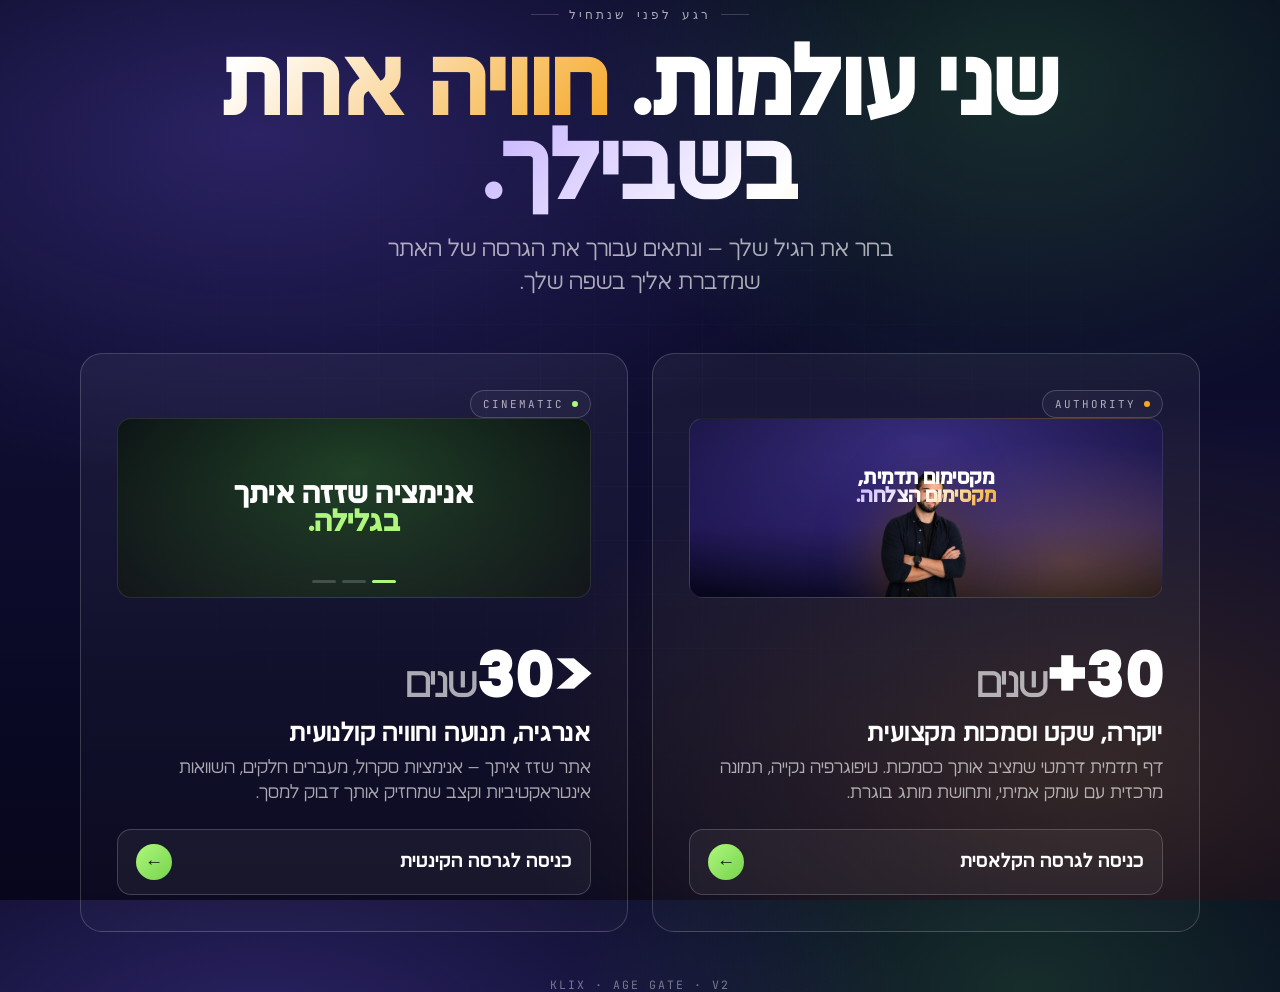
==== index.html @ 97bf8f0d "fix(vercel): keep trailing slash so /over30/ and /under30/ load their CSS" ====
<!doctype html>
<html lang="he" dir="rtl">
  <head>
    <meta charset="UTF-8" />
    <meta name="viewport" content="width=device-width, initial-scale=1.0" />
    <meta name="robots" content="noindex" />
    <title>KLIX — בחר את החוויה שלך</title>
    <meta
      name="description"
      content="שני עולמות. חוויה אחת בשבילך. בחר את הגיל שלך ונתאים עבורך את הדף המדויק."
    />
    <link rel="preconnect" href="https://fonts.googleapis.com" />
    <link rel="preconnect" href="https://fonts.gstatic.com" crossorigin />
    <link
      href="https://fonts.googleapis.com/css2?family=Heebo:wght@300;400;500;700;800;900&family=JetBrains+Mono:wght@400;500;700&display=swap"
      rel="stylesheet"
    />
    <style>
      @font-face {
        font-family: "FUP Galil";
        src: url("./over30/fonts/FUP Galil - ExtraBold.otf") format("opentype");
        font-weight: 800;
        font-display: swap;
      }
      @font-face {
        font-family: "FUP Galil";
        src: url("./over30/fonts/FUP Galil - Bold.otf") format("opentype");
        font-weight: 700;
        font-display: swap;
      }
      @font-face {
        font-family: "FUP Galil";
        src: url("./over30/fonts/FUP Galil - Medium.otf") format("opentype");
        font-weight: 500;
        font-display: swap;
      }
      @font-face {
        font-family: "FUP Galil";
        src: url("./over30/fonts/FUP Galil - Regular.otf") format("opentype");
        font-weight: 400;
        font-display: swap;
      }

      :root {
        --bg-1: #06081e;
        --bg-2: #0e0d2f;
        --bg-3: #07061c;
        --ink: #fff;
        --muted: rgba(255, 255, 255, 0.65);
        --muted-2: rgba(255, 255, 255, 0.42);
        --line: rgba(255, 255, 255, 0.1);
        --line-2: rgba(255, 255, 255, 0.18);
        --green: #aef77c;
        --green-2: #77d34d;
        --orange: #f5a623;
        --purple: #a285ff;
        --ff-body: "FUP Galil", "Heebo", -apple-system, Segoe UI, Arial,
          sans-serif;
        --ff-mono: "JetBrains Mono", ui-monospace, SFMono-Regular, Menlo,
          Consolas, monospace;
      }

      * {
        box-sizing: border-box;
      }
      html,
      body {
        height: 100%;
      }
      body {
        margin: 0;
        font-family: var(--ff-body);
        background:
          radial-gradient(
            1100px 580px at 20% 15%,
            rgba(90, 70, 190, 0.42),
            transparent 60%
          ),
          radial-gradient(
            900px 560px at 85% 85%,
            rgba(245, 166, 35, 0.16),
            transparent 65%
          ),
          radial-gradient(
            700px 500px at 80% 10%,
            rgba(76, 175, 80, 0.22),
            transparent 65%
          ),
          linear-gradient(
            180deg,
            var(--bg-1) 0%,
            var(--bg-2) 50%,
            var(--bg-3) 100%
          );
        color: var(--ink);
        min-height: 100vh;
        display: flex;
        flex-direction: column;
        align-items: center;
        justify-content: center;
        position: relative;
        overflow-x: hidden;
        padding: 40px 20px;
      }

      body::before {
        content: "";
        position: fixed;
        inset: 0;
        background-image:
          linear-gradient(rgba(255, 255, 255, 0.04) 1px, transparent 1px),
          linear-gradient(90deg, rgba(255, 255, 255, 0.04) 1px, transparent 1px);
        background-size: 54px 54px;
        mask-image: radial-gradient(
          ellipse 80% 70% at 50% 50%,
          #000 0%,
          transparent 78%
        );
        -webkit-mask-image: radial-gradient(
          ellipse 80% 70% at 50% 50%,
          #000 0%,
          transparent 78%
        );
        opacity: 0.5;
        pointer-events: none;
        z-index: 0;
      }

      .top {
        position: relative;
        z-index: 2;
        display: flex;
        align-items: center;
        justify-content: space-between;
        width: min(1120px, 100%);
        margin-bottom: clamp(32px, 6vh, 64px);
        padding: 0 6px;
      }

      .brand {
        display: inline-flex;
        align-items: center;
        gap: 12px;
        font-family: var(--ff-mono);
        font-weight: 700;
        letter-spacing: 4px;
        font-size: 1rem;
      }

      .brand__mark {
        width: 38px;
        height: 38px;
        display: grid;
        place-items: center;
        background: linear-gradient(135deg, var(--green) 0%, #2d7a30 100%);
        color: #05170a;
        border-radius: 10px;
        font-weight: 800;
        font-size: 1.05rem;
        box-shadow: 0 10px 26px rgba(119, 211, 77, 0.45);
      }

      .badge {
        display: inline-flex;
        align-items: center;
        gap: 8px;
        padding: 8px 14px;
        background: rgba(255, 255, 255, 0.04);
        border: 1px solid var(--line-2);
        border-radius: 999px;
        font-family: var(--ff-mono);
        font-size: 0.72rem;
        letter-spacing: 2px;
        color: var(--muted);
      }

      .badge__dot {
        width: 7px;
        height: 7px;
        border-radius: 50%;
        background: var(--green);
        box-shadow: 0 0 0 4px rgba(174, 247, 124, 0.22);
        animation: pulse 2s ease-in-out infinite;
      }

      @keyframes pulse {
        0%, 100% { transform: scale(1); }
        50% { transform: scale(1.3); }
      }

      .hero {
        position: relative;
        z-index: 2;
        text-align: center;
        width: min(1120px, 100%);
        margin-bottom: clamp(40px, 6vh, 72px);
        animation: rise 0.8s cubic-bezier(0.2, 0.7, 0.2, 1) both;
      }

      @keyframes rise {
        from {
          opacity: 0;
          transform: translateY(18px);
        }
        to {
          opacity: 1;
          transform: translateY(0);
        }
      }

      .hero__kicker {
        display: inline-flex;
        align-items: center;
        gap: 10px;
        font-family: var(--ff-mono);
        font-size: 0.78rem;
        letter-spacing: 3px;
        color: var(--muted);
        margin-bottom: 22px;
      }

      .hero__kicker::before,
      .hero__kicker::after {
        content: "";
        width: 28px;
        height: 1px;
        background: var(--line-2);
      }

      .hero__title {
        font-size: clamp(2.6rem, 7.5vw, 5.2rem);
        font-weight: 800;
        line-height: 1;
        letter-spacing: -0.04em;
        margin: 0 0 22px;
      }

      .hero__title em {
        font-style: normal;
        background: linear-gradient(
          135deg,
          #c7b3ff 0%,
          #ffffff 45%,
          var(--orange) 100%
        );
        -webkit-background-clip: text;
        background-clip: text;
        color: transparent;
      }

      .hero__sub {
        color: var(--muted);
        font-size: clamp(1rem, 1.5vw, 1.2rem);
        line-height: 1.7;
        max-width: 540px;
        margin: 0 auto;
      }

      .cards {
        position: relative;
        z-index: 2;
        display: grid;
        grid-template-columns: 1fr 1fr;
        gap: clamp(16px, 2vw, 24px);
        width: min(1120px, 100%);
        animation: rise 0.8s cubic-bezier(0.2, 0.7, 0.2, 1) 0.15s both;
      }

      .card {
        display: flex;
        flex-direction: column;
        position: relative;
        overflow: hidden;
        background:
          linear-gradient(180deg, rgba(255, 255, 255, 0.05), rgba(255, 255, 255, 0.02));
        border: 1px solid var(--line-2);
        border-radius: 22px;
        padding: clamp(24px, 3vw, 36px);
        text-decoration: none;
        color: var(--ink);
        transition:
          transform 0.3s cubic-bezier(0.2, 0.7, 0.2, 1),
          border-color 0.3s ease,
          box-shadow 0.3s ease;
        backdrop-filter: blur(8px);
      }

      .card::before {
        content: "";
        position: absolute;
        inset: 0;
        opacity: 0;
        transition: opacity 0.4s ease;
        pointer-events: none;
      }

      .card--over::before {
        background: radial-gradient(
          circle at 70% 30%,
          rgba(245, 166, 35, 0.18),
          transparent 65%
        );
      }

      .card--under::before {
        background: radial-gradient(
          circle at 30% 30%,
          rgba(76, 175, 80, 0.2),
          transparent 65%
        );
      }

      .card:hover {
        transform: translateY(-6px);
        border-color: rgba(174, 247, 124, 0.4);
        box-shadow:
          0 24px 60px rgba(0, 0, 0, 0.4),
          0 0 0 1px rgba(174, 247, 124, 0.15);
      }

      .card:hover::before {
        opacity: 1;
      }

      .card__tag {
        display: inline-flex;
        align-items: center;
        gap: 8px;
        padding: 6px 12px;
        background: rgba(255, 255, 255, 0.04);
        border: 1px solid var(--line-2);
        border-radius: 999px;
        font-family: var(--ff-mono);
        font-size: 0.68rem;
        letter-spacing: 2px;
        color: var(--muted);
        align-self: flex-start;
      }

      .card__tag i {
        display: block;
        width: 6px;
        height: 6px;
        border-radius: 50%;
      }

      .card--over .card__tag i {
        background: var(--orange);
      }

      .card--under .card__tag i {
        background: var(--green);
      }

      .card__age {
        font-size: clamp(2.8rem, 5.5vw, 4.2rem);
        font-weight: 800;
        line-height: 1;
        margin: 18px 0 6px;
        letter-spacing: -0.04em;
      }

      .card__age em {
        font-style: normal;
        font-weight: 500;
        color: var(--muted);
        font-size: 0.55em;
        margin-left: 6px;
      }

      .card__title {
        font-size: clamp(1.15rem, 1.7vw, 1.45rem);
        font-weight: 700;
        margin: 8px 0 10px;
        letter-spacing: -0.01em;
      }

      .card__desc {
        color: var(--muted);
        line-height: 1.65;
        font-size: 0.95rem;
        margin: 0 0 22px;
      }

      .card__preview {
        position: relative;
        height: clamp(160px, 20vh, 220px);
        border-radius: 14px;
        overflow: hidden;
        border: 1px solid var(--line);
        margin-bottom: 24px;
      }

      .card--over .card__preview {
        background:
          radial-gradient(600px 300px at 50% 15%, rgba(90, 70, 190, 0.55), transparent 60%),
          radial-gradient(400px 200px at 80% 80%, rgba(245, 166, 35, 0.3), transparent 60%),
          linear-gradient(180deg, #0e0d2f 0%, #1a1248 60%, #07061c 100%);
      }

      .card--under .card__preview {
        background:
          radial-gradient(500px 300px at 50% 30%, rgba(76, 175, 80, 0.3), transparent 60%),
          linear-gradient(180deg, #0a0d12 0%, #14181c 100%);
      }

      .preview-figure {
        position: absolute;
        bottom: 0;
        left: 50%;
        transform: translateX(-50%);
        height: 82%;
        width: auto;
        object-fit: contain;
        object-position: bottom center;
        filter: drop-shadow(0 0 24px rgba(245, 166, 35, 0.2))
          drop-shadow(0 14px 28px rgba(0, 0, 0, 0.5));
      }

      .preview-headline {
        position: absolute;
        top: 28%;
        left: 0;
        right: 0;
        text-align: center;
        font-weight: 800;
        font-size: clamp(0.9rem, 1.4vw, 1.15rem);
        line-height: 1;
        letter-spacing: -0.03em;
        z-index: 1;
      }

      .preview-headline span {
        background: linear-gradient(135deg, #c7b3ff 0%, #fff 45%, var(--orange) 100%);
        -webkit-background-clip: text;
        background-clip: text;
        color: transparent;
      }

      .preview-scroll {
        position: absolute;
        inset: 0;
        display: grid;
        place-items: center;
        padding: 20px;
      }

      .preview-scroll__phrase {
        font-weight: 800;
        font-size: clamp(1.2rem, 2vw, 1.6rem);
        line-height: 1.1;
        text-align: center;
        letter-spacing: -0.03em;
      }

      .preview-scroll__phrase i {
        display: block;
        font-style: normal;
        color: var(--green);
      }

      .preview-scroll__dots {
        position: absolute;
        bottom: 14px;
        left: 50%;
        transform: translateX(-50%);
        display: flex;
        gap: 6px;
      }

      .preview-scroll__dots span {
        width: 24px;
        height: 3px;
        border-radius: 2px;
        background: var(--line-2);
      }

      .preview-scroll__dots span:first-child {
        background: var(--green);
      }

      .card__cta {
        margin-top: auto;
        display: inline-flex;
        align-items: center;
        justify-content: space-between;
        gap: 14px;
        padding: 14px 18px;
        background: rgba(255, 255, 255, 0.05);
        border: 1px solid var(--line-2);
        border-radius: 14px;
        font-weight: 700;
        font-size: 1rem;
        transition: background 0.2s ease, border-color 0.2s ease;
      }

      .card:hover .card__cta {
        background: rgba(174, 247, 124, 0.1);
        border-color: rgba(174, 247, 124, 0.4);
      }

      .card__cta-arrow {
        width: 36px;
        height: 36px;
        border-radius: 50%;
        background: linear-gradient(135deg, var(--green) 0%, var(--green-2) 100%);
        color: #0a1b0c;
        display: grid;
        place-items: center;
        font-weight: 900;
        font-size: 1.15rem;
        flex-shrink: 0;
        transition: transform 0.3s cubic-bezier(0.2, 0.7, 0.2, 1);
      }

      .card:hover .card__cta-arrow {
        transform: translateX(-6px);
      }

      .foot {
        position: relative;
        z-index: 2;
        margin-top: clamp(32px, 5vh, 56px);
        color: var(--muted-2);
        font-family: var(--ff-mono);
        font-size: 0.72rem;
        letter-spacing: 2px;
        text-align: center;
      }

      @media (max-width: 780px) {
        .top {
          margin-bottom: 28px;
        }
        .badge {
          display: none;
        }
        .cards {
          grid-template-columns: 1fr;
          gap: 14px;
        }
        .card__preview {
          height: 140px;
        }
      }
    </style>
  </head>
  <body>
    <header class="top">
      <a class="brand" href="./">
        <span class="brand__mark">K</span>
        <span>KLIX</span>
      </a>
      <span class="badge">
        <span class="badge__dot"></span>
        <span>EXPERIENCE&nbsp;PICKER</span>
      </span>
    </header>

    <section class="hero">
      <div class="hero__kicker">רגע לפני שנתחיל</div>
      <h1 class="hero__title">
        שני עולמות. <em>חוויה אחת בשבילך.</em>
      </h1>
      <p class="hero__sub">
        בחר את הגיל שלך — ונתאים עבורך את הגרסה של האתר שמדברת אליך בשפה שלך.
      </p>
    </section>

    <div class="cards">
      <a href="./over30/" class="card card--over" data-age="over">
        <span class="card__tag">
          <i></i>
          <span>AUTHORITY</span>
        </span>

        <div class="card__preview" aria-hidden="true">
          <div class="preview-headline">
            מקסימום תדמית,<br />
            <span>מקסימום הצלחה.</span>
          </div>
          <img
            class="preview-figure"
            src="./over30/heropicture.png"
            alt=""
            loading="lazy"
          />
        </div>

        <div class="card__age">30+<em>שנים</em></div>
        <h2 class="card__title">יוקרה, שקט וסמכות מקצועית</h2>
        <p class="card__desc">
          דף תדמית דרמטי שמציב אותך כסמכות. טיפוגרפיה נקייה, תמונה מרכזית עם
          עומק אמיתי, ותחושת מותג בוגרת.
        </p>

        <div class="card__cta">
          <span>כניסה לגרסה הקלאסית</span>
          <span class="card__cta-arrow" aria-hidden="true">←</span>
        </div>
      </a>

      <a href="./under30/" class="card card--under" data-age="under">
        <span class="card__tag">
          <i></i>
          <span>CINEMATIC</span>
        </span>

        <div class="card__preview" aria-hidden="true">
          <div class="preview-scroll">
            <div class="preview-scroll__phrase">
              אנימציה שזזה איתך
              <i>בגלילה.</i>
            </div>
          </div>
          <div class="preview-scroll__dots">
            <span></span>
            <span></span>
            <span></span>
          </div>
        </div>

        <div class="card__age">
          &lt;30<em>שנים</em>
        </div>
        <h2 class="card__title">אנרגיה, תנועה וחוויה קולנועית</h2>
        <p class="card__desc">
          אתר שזז איתך — אנימציות סקרול, מעברים חלקים, השוואות אינטראקטיביות
          וקצב שמחזיק אותך דבוק למסך.
        </p>

        <div class="card__cta">
          <span>כניסה לגרסה הקינטית</span>
          <span class="card__cta-arrow" aria-hidden="true">←</span>
        </div>
      </a>
    </div>

    <footer class="foot">KLIX · AGE&nbsp;GATE · V2</footer>

    <script>
      (function () {
        try {
          var stored = localStorage.getItem("klix_age");
          if (stored === "over") {
            location.replace("./over30/");
            return;
          }
          if (stored === "under") {
            location.replace("./under30/");
            return;
          }
        } catch (e) {}

        document.querySelectorAll("[data-age]").forEach(function (link) {
          link.addEventListener("click", function () {
            try {
              localStorage.setItem("klix_age", link.dataset.age);
            } catch (e) {}
          });
        });
      })();
    </script>
  </body>
</html>
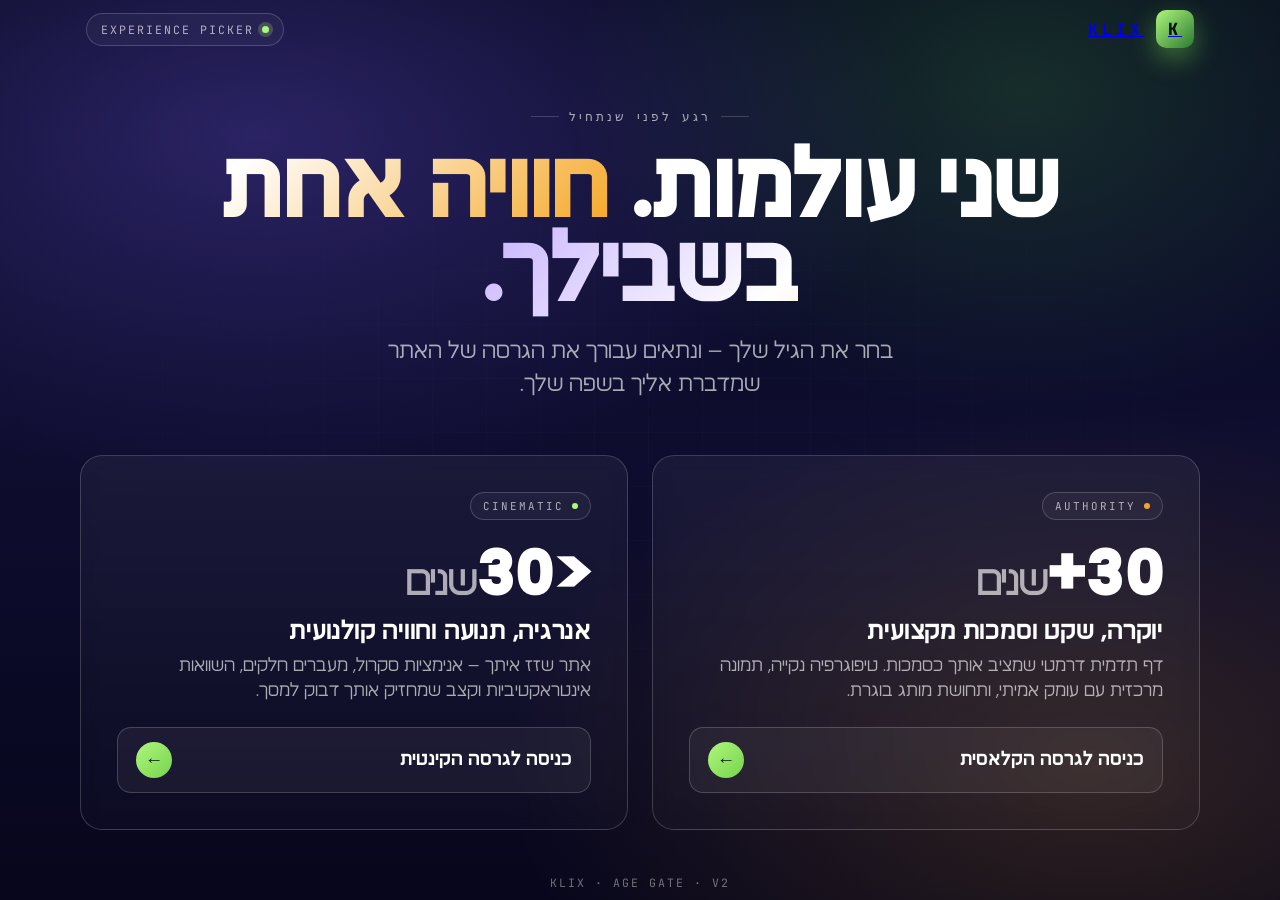
==== commit 4a3130f4: "fix(gate): remove preview images from age-gate cards" ====
--- a/index.html
+++ b/index.html
@@ -382,103 +382,6 @@
         margin: 0 0 22px;
       }
 
-      .card__preview {
-        position: relative;
-        height: clamp(160px, 20vh, 220px);
-        border-radius: 14px;
-        overflow: hidden;
-        border: 1px solid var(--line);
-        margin-bottom: 24px;
-      }
-
-      .card--over .card__preview {
-        background:
-          radial-gradient(600px 300px at 50% 15%, rgba(90, 70, 190, 0.55), transparent 60%),
-          radial-gradient(400px 200px at 80% 80%, rgba(245, 166, 35, 0.3), transparent 60%),
-          linear-gradient(180deg, #0e0d2f 0%, #1a1248 60%, #07061c 100%);
-      }
-
-      .card--under .card__preview {
-        background:
-          radial-gradient(500px 300px at 50% 30%, rgba(76, 175, 80, 0.3), transparent 60%),
-          linear-gradient(180deg, #0a0d12 0%, #14181c 100%);
-      }
-
-      .preview-figure {
-        position: absolute;
-        bottom: 0;
-        left: 50%;
-        transform: translateX(-50%);
-        height: 82%;
-        width: auto;
-        object-fit: contain;
-        object-position: bottom center;
-        filter: drop-shadow(0 0 24px rgba(245, 166, 35, 0.2))
-          drop-shadow(0 14px 28px rgba(0, 0, 0, 0.5));
-      }
-
-      .preview-headline {
-        position: absolute;
-        top: 28%;
-        left: 0;
-        right: 0;
-        text-align: center;
-        font-weight: 800;
-        font-size: clamp(0.9rem, 1.4vw, 1.15rem);
-        line-height: 1;
-        letter-spacing: -0.03em;
-        z-index: 1;
-      }
-
-      .preview-headline span {
-        background: linear-gradient(135deg, #c7b3ff 0%, #fff 45%, var(--orange) 100%);
-        -webkit-background-clip: text;
-        background-clip: text;
-        color: transparent;
-      }
-
-      .preview-scroll {
-        position: absolute;
-        inset: 0;
-        display: grid;
-        place-items: center;
-        padding: 20px;
-      }
-
-      .preview-scroll__phrase {
-        font-weight: 800;
-        font-size: clamp(1.2rem, 2vw, 1.6rem);
-        line-height: 1.1;
-        text-align: center;
-        letter-spacing: -0.03em;
-      }
-
-      .preview-scroll__phrase i {
-        display: block;
-        font-style: normal;
-        color: var(--green);
-      }
-
-      .preview-scroll__dots {
-        position: absolute;
-        bottom: 14px;
-        left: 50%;
-        transform: translateX(-50%);
-        display: flex;
-        gap: 6px;
-      }
-
-      .preview-scroll__dots span {
-        width: 24px;
-        height: 3px;
-        border-radius: 2px;
-        background: var(--line-2);
-      }
-
-      .preview-scroll__dots span:first-child {
-        background: var(--green);
-      }
-
       .card__cta {
         margin-top: auto;
         display: inline-flex;
@@ -538,9 +441,6 @@
         .cards {
           grid-template-columns: 1fr;
           gap: 14px;
-        }
-        .card__preview {
-          height: 140px;
         }
       }
     </style>
@@ -574,19 +474,6 @@
           <span>AUTHORITY</span>
         </span>
 
-        <div class="card__preview" aria-hidden="true">
-          <div class="preview-headline">
-            מקסימום תדמית,<br />
-            <span>מקסימום הצלחה.</span>
-          </div>
-          <img
-            class="preview-figure"
-            src="./over30/heropicture.png"
-            alt=""
-            loading="lazy"
-          />
-        </div>
-
         <div class="card__age">30+<em>שנים</em></div>
         <h2 class="card__title">יוקרה, שקט וסמכות מקצועית</h2>
         <p class="card__desc">
@@ -605,20 +492,6 @@
           <i></i>
           <span>CINEMATIC</span>
         </span>
-
-        <div class="card__preview" aria-hidden="true">
-          <div class="preview-scroll">
-            <div class="preview-scroll__phrase">
-              אנימציה שזזה איתך
-              <i>בגלילה.</i>
-            </div>
-          </div>
-          <div class="preview-scroll__dots">
-            <span></span>
-            <span></span>
-            <span></span>
-          </div>
-        </div>
 
         <div class="card__age">
           &lt;30<em>שנים</em>
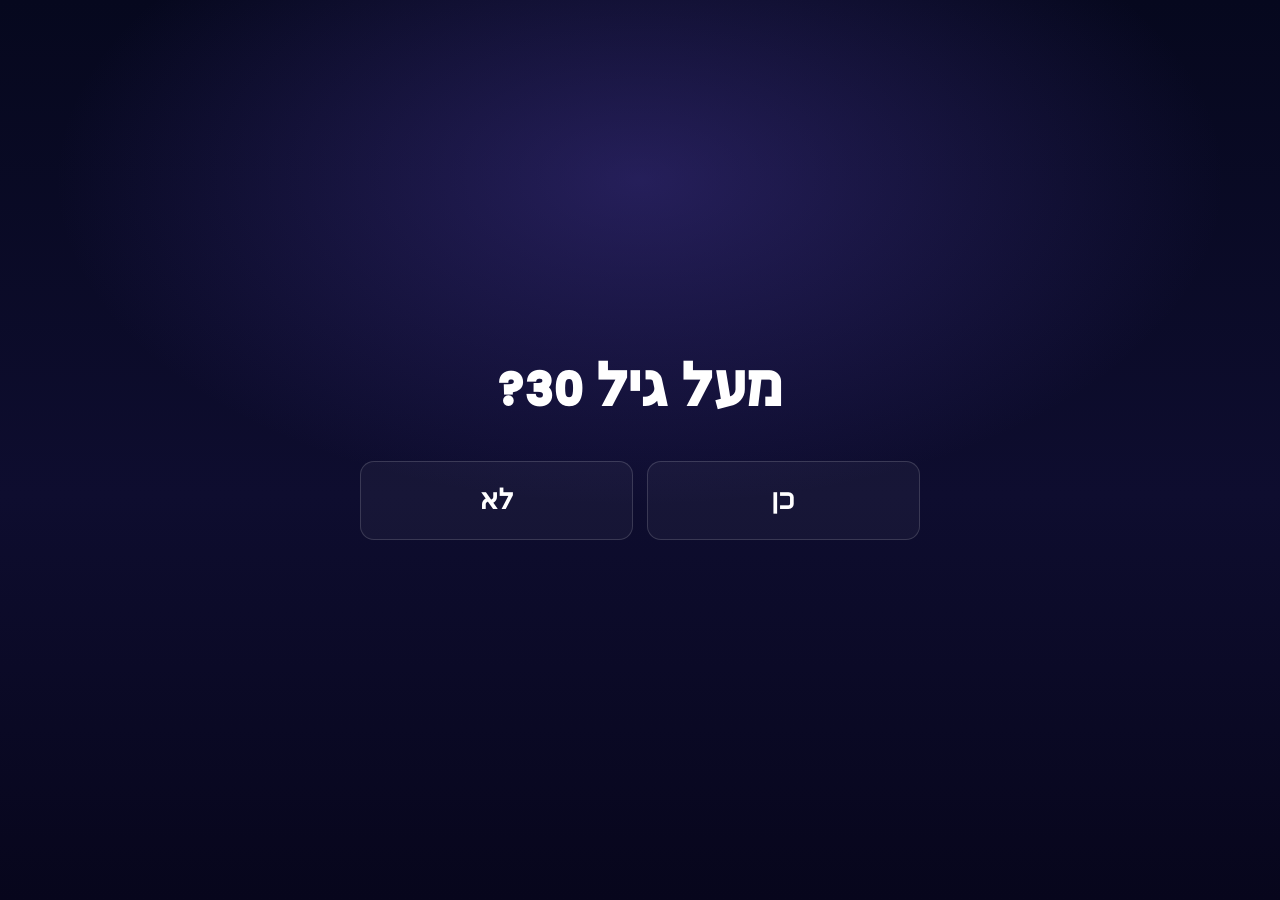
==== commit c7ddbf50: "refactor(gate): minimal age question with two buttons only" ====
--- a/index.html
+++ b/index.html
@@ -4,15 +4,11 @@
     <meta charset="UTF-8" />
     <meta name="viewport" content="width=device-width, initial-scale=1.0" />
     <meta name="robots" content="noindex" />
-    <title>KLIX — בחר את החוויה שלך</title>
-    <meta
-      name="description"
-      content="שני עולמות. חוויה אחת בשבילך. בחר את הגיל שלך ונתאים עבורך את הדף המדויק."
-    />
+    <title>KLIX</title>
     <link rel="preconnect" href="https://fonts.googleapis.com" />
     <link rel="preconnect" href="https://fonts.gstatic.com" crossorigin />
     <link
-      href="https://fonts.googleapis.com/css2?family=Heebo:wght@300;400;500;700;800;900&family=JetBrains+Mono:wght@400;500;700&display=swap"
+      href="https://fonts.googleapis.com/css2?family=Heebo:wght@400;500;700;800;900&display=swap"
       rel="stylesheet"
     />
     <style>
@@ -28,511 +24,76 @@
         font-weight: 700;
         font-display: swap;
       }
-      @font-face {
-        font-family: "FUP Galil";
-        src: url("./over30/fonts/FUP Galil - Medium.otf") format("opentype");
-        font-weight: 500;
-        font-display: swap;
-      }
-      @font-face {
-        font-family: "FUP Galil";
-        src: url("./over30/fonts/FUP Galil - Regular.otf") format("opentype");
-        font-weight: 400;
-        font-display: swap;
+
+      * { box-sizing: border-box; }
+      html, body { height: 100%; margin: 0; }
+      body {
+        font-family: "FUP Galil", "Heebo", -apple-system, Segoe UI, Arial, sans-serif;
+        background:
+          radial-gradient(900px 500px at 50% 20%, rgba(90, 70, 190, 0.35), transparent 65%),
+          linear-gradient(180deg, #06081e 0%, #0e0d2f 55%, #07061c 100%);
+        color: #fff;
+        min-height: 100vh;
+        display: grid;
+        place-items: center;
+        padding: 24px;
       }
 
-      :root {
-        --bg-1: #06081e;
-        --bg-2: #0e0d2f;
-        --bg-3: #07061c;
-        --ink: #fff;
-        --muted: rgba(255, 255, 255, 0.65);
-        --muted-2: rgba(255, 255, 255, 0.42);
-        --line: rgba(255, 255, 255, 0.1);
-        --line-2: rgba(255, 255, 255, 0.18);
-        --green: #aef77c;
-        --green-2: #77d34d;
-        --orange: #f5a623;
-        --purple: #a285ff;
-        --ff-body: "FUP Galil", "Heebo", -apple-system, Segoe UI, Arial,
-          sans-serif;
-        --ff-mono: "JetBrains Mono", ui-monospace, SFMono-Regular, Menlo,
-          Consolas, monospace;
-      }
-
-      * {
-        box-sizing: border-box;
-      }
-      html,
-      body {
-        height: 100%;
-      }
-      body {
-        margin: 0;
-        font-family: var(--ff-body);
-        background:
-          radial-gradient(
-            1100px 580px at 20% 15%,
-            rgba(90, 70, 190, 0.42),
-            transparent 60%
-          ),
-          radial-gradient(
-            900px 560px at 85% 85%,
-            rgba(245, 166, 35, 0.16),
-            transparent 65%
-          ),
-          radial-gradient(
-            700px 500px at 80% 10%,
-            rgba(76, 175, 80, 0.22),
-            transparent 65%
-          ),
-          linear-gradient(
-            180deg,
-            var(--bg-1) 0%,
-            var(--bg-2) 50%,
-            var(--bg-3) 100%
-          );
-        color: var(--ink);
-        min-height: 100vh;
-        display: flex;
-        flex-direction: column;
-        align-items: center;
-        justify-content: center;
-        position: relative;
-        overflow-x: hidden;
-        padding: 40px 20px;
-      }
-
-      body::before {
-        content: "";
-        position: fixed;
-        inset: 0;
-        background-image:
-          linear-gradient(rgba(255, 255, 255, 0.04) 1px, transparent 1px),
-          linear-gradient(90deg, rgba(255, 255, 255, 0.04) 1px, transparent 1px);
-        background-size: 54px 54px;
-        mask-image: radial-gradient(
-          ellipse 80% 70% at 50% 50%,
-          #000 0%,
-          transparent 78%
-        );
-        -webkit-mask-image: radial-gradient(
-          ellipse 80% 70% at 50% 50%,
-          #000 0%,
-          transparent 78%
-        );
-        opacity: 0.5;
-        pointer-events: none;
-        z-index: 0;
-      }
-
-      .top {
-        position: relative;
-        z-index: 2;
-        display: flex;
-        align-items: center;
-        justify-content: space-between;
-        width: min(1120px, 100%);
-        margin-bottom: clamp(32px, 6vh, 64px);
-        padding: 0 6px;
-      }
-
-      .brand {
-        display: inline-flex;
-        align-items: center;
-        gap: 12px;
-        font-family: var(--ff-mono);
-        font-weight: 700;
-        letter-spacing: 4px;
-        font-size: 1rem;
-      }
-
-      .brand__mark {
-        width: 38px;
-        height: 38px;
-        display: grid;
-        place-items: center;
-        background: linear-gradient(135deg, var(--green) 0%, #2d7a30 100%);
-        color: #05170a;
-        border-radius: 10px;
-        font-weight: 800;
-        font-size: 1.05rem;
-        box-shadow: 0 10px 26px rgba(119, 211, 77, 0.45);
-      }
-
-      .badge {
-        display: inline-flex;
-        align-items: center;
-        gap: 8px;
-        padding: 8px 14px;
-        background: rgba(255, 255, 255, 0.04);
-        border: 1px solid var(--line-2);
-        border-radius: 999px;
-        font-family: var(--ff-mono);
-        font-size: 0.72rem;
-        letter-spacing: 2px;
-        color: var(--muted);
-      }
-
-      .badge__dot {
-        width: 7px;
-        height: 7px;
-        border-radius: 50%;
-        background: var(--green);
-        box-shadow: 0 0 0 4px rgba(174, 247, 124, 0.22);
-        animation: pulse 2s ease-in-out infinite;
-      }
-
-      @keyframes pulse {
-        0%, 100% { transform: scale(1); }
-        50% { transform: scale(1.3); }
-      }
-
-      .hero {
-        position: relative;
-        z-index: 2;
-        text-align: center;
-        width: min(1120px, 100%);
-        margin-bottom: clamp(40px, 6vh, 72px);
-        animation: rise 0.8s cubic-bezier(0.2, 0.7, 0.2, 1) both;
-      }
-
-      @keyframes rise {
-        from {
-          opacity: 0;
-          transform: translateY(18px);
-        }
-        to {
-          opacity: 1;
-          transform: translateY(0);
-        }
-      }
-
-      .hero__kicker {
-        display: inline-flex;
-        align-items: center;
-        gap: 10px;
-        font-family: var(--ff-mono);
-        font-size: 0.78rem;
-        letter-spacing: 3px;
-        color: var(--muted);
-        margin-bottom: 22px;
-      }
-
-      .hero__kicker::before,
-      .hero__kicker::after {
-        content: "";
-        width: 28px;
-        height: 1px;
-        background: var(--line-2);
-      }
-
-      .hero__title {
-        font-size: clamp(2.6rem, 7.5vw, 5.2rem);
-        font-weight: 800;
-        line-height: 1;
-        letter-spacing: -0.04em;
-        margin: 0 0 22px;
-      }
-
-      .hero__title em {
-        font-style: normal;
-        background: linear-gradient(
-          135deg,
-          #c7b3ff 0%,
-          #ffffff 45%,
-          var(--orange) 100%
-        );
-        -webkit-background-clip: text;
-        background-clip: text;
-        color: transparent;
-      }
-
-      .hero__sub {
-        color: var(--muted);
-        font-size: clamp(1rem, 1.5vw, 1.2rem);
-        line-height: 1.7;
-        max-width: 540px;
-        margin: 0 auto;
-      }
-
-      .cards {
-        position: relative;
-        z-index: 2;
-        display: grid;
-        grid-template-columns: 1fr 1fr;
-        gap: clamp(16px, 2vw, 24px);
-        width: min(1120px, 100%);
-        animation: rise 0.8s cubic-bezier(0.2, 0.7, 0.2, 1) 0.15s both;
-      }
-
-      .card {
-        display: flex;
-        flex-direction: column;
-        position: relative;
-        overflow: hidden;
-        background:
-          linear-gradient(180deg, rgba(255, 255, 255, 0.05), rgba(255, 255, 255, 0.02));
-        border: 1px solid var(--line-2);
-        border-radius: 22px;
-        padding: clamp(24px, 3vw, 36px);
-        text-decoration: none;
-        color: var(--ink);
-        transition:
-          transform 0.3s cubic-bezier(0.2, 0.7, 0.2, 1),
-          border-color 0.3s ease,
-          box-shadow 0.3s ease;
-        backdrop-filter: blur(8px);
-      }
-
-      .card::before {
-        content: "";
-        position: absolute;
-        inset: 0;
-        opacity: 0;
-        transition: opacity 0.4s ease;
-        pointer-events: none;
-      }
-
-      .card--over::before {
-        background: radial-gradient(
-          circle at 70% 30%,
-          rgba(245, 166, 35, 0.18),
-          transparent 65%
-        );
-      }
-
-      .card--under::before {
-        background: radial-gradient(
-          circle at 30% 30%,
-          rgba(76, 175, 80, 0.2),
-          transparent 65%
-        );
-      }
-
-      .card:hover {
-        transform: translateY(-6px);
-        border-color: rgba(174, 247, 124, 0.4);
-        box-shadow:
-          0 24px 60px rgba(0, 0, 0, 0.4),
-          0 0 0 1px rgba(174, 247, 124, 0.15);
-      }
-
-      .card:hover::before {
-        opacity: 1;
-      }
-
-      .card__tag {
-        display: inline-flex;
-        align-items: center;
-        gap: 8px;
-        padding: 6px 12px;
-        background: rgba(255, 255, 255, 0.04);
-        border: 1px solid var(--line-2);
-        border-radius: 999px;
-        font-family: var(--ff-mono);
-        font-size: 0.68rem;
-        letter-spacing: 2px;
-        color: var(--muted);
-        align-self: flex-start;
-      }
-
-      .card__tag i {
-        display: block;
-        width: 6px;
-        height: 6px;
-        border-radius: 50%;
-      }
-
-      .card--over .card__tag i {
-        background: var(--orange);
-      }
-
-      .card--under .card__tag i {
-        background: var(--green);
-      }
-
-      .card__age {
-        font-size: clamp(2.8rem, 5.5vw, 4.2rem);
-        font-weight: 800;
-        line-height: 1;
-        margin: 18px 0 6px;
-        letter-spacing: -0.04em;
-      }
-
-      .card__age em {
-        font-style: normal;
-        font-weight: 500;
-        color: var(--muted);
-        font-size: 0.55em;
-        margin-left: 6px;
-      }
-
-      .card__title {
-        font-size: clamp(1.15rem, 1.7vw, 1.45rem);
-        font-weight: 700;
-        margin: 8px 0 10px;
-        letter-spacing: -0.01em;
-      }
-
-      .card__desc {
-        color: var(--muted);
-        line-height: 1.65;
-        font-size: 0.95rem;
-        margin: 0 0 22px;
-      }
-
-      .card__cta {
-        margin-top: auto;
-        display: inline-flex;
-        align-items: center;
-        justify-content: space-between;
-        gap: 14px;
-        padding: 14px 18px;
-        background: rgba(255, 255, 255, 0.05);
-        border: 1px solid var(--line-2);
-        border-radius: 14px;
-        font-weight: 700;
-        font-size: 1rem;
-        transition: background 0.2s ease, border-color 0.2s ease;
-      }
-
-      .card:hover .card__cta {
-        background: rgba(174, 247, 124, 0.1);
-        border-color: rgba(174, 247, 124, 0.4);
-      }
-
-      .card__cta-arrow {
-        width: 36px;
-        height: 36px;
-        border-radius: 50%;
-        background: linear-gradient(135deg, var(--green) 0%, var(--green-2) 100%);
-        color: #0a1b0c;
-        display: grid;
-        place-items: center;
-        font-weight: 900;
-        font-size: 1.15rem;
-        flex-shrink: 0;
-        transition: transform 0.3s cubic-bezier(0.2, 0.7, 0.2, 1);
-      }
-
-      .card:hover .card__cta-arrow {
-        transform: translateX(-6px);
-      }
-
-      .foot {
-        position: relative;
-        z-index: 2;
-        margin-top: clamp(32px, 5vh, 56px);
-        color: var(--muted-2);
-        font-family: var(--ff-mono);
-        font-size: 0.72rem;
-        letter-spacing: 2px;
+      .gate {
+        width: min(560px, 100%);
         text-align: center;
       }
 
-      @media (max-width: 780px) {
-        .top {
-          margin-bottom: 28px;
-        }
-        .badge {
-          display: none;
-        }
-        .cards {
-          grid-template-columns: 1fr;
-          gap: 14px;
-        }
+      .gate__q {
+        font-size: clamp(2rem, 6vw, 3.2rem);
+        font-weight: 800;
+        line-height: 1.1;
+        letter-spacing: -0.03em;
+        margin: 0 0 clamp(28px, 5vh, 44px);
+      }
+
+      .gate__opts {
+        display: grid;
+        grid-template-columns: 1fr 1fr;
+        gap: 14px;
+      }
+
+      .gate__btn {
+        display: block;
+        padding: clamp(18px, 3vh, 24px);
+        background: rgba(255, 255, 255, 0.04);
+        border: 1px solid rgba(255, 255, 255, 0.15);
+        border-radius: 14px;
+        color: #fff;
+        text-decoration: none;
+        font-size: clamp(1.15rem, 2.4vw, 1.5rem);
+        font-weight: 700;
+        transition: background 0.2s ease, border-color 0.2s ease, transform 0.2s ease;
+      }
+
+      .gate__btn:hover,
+      .gate__btn:focus-visible {
+        background: rgba(174, 247, 124, 0.12);
+        border-color: rgba(174, 247, 124, 0.5);
+        transform: translateY(-2px);
+        outline: none;
       }
     </style>
   </head>
   <body>
-    <header class="top">
-      <a class="brand" href="./">
-        <span class="brand__mark">K</span>
-        <span>KLIX</span>
-      </a>
-      <span class="badge">
-        <span class="badge__dot"></span>
-        <span>EXPERIENCE&nbsp;PICKER</span>
-      </span>
-    </header>
-
-    <section class="hero">
-      <div class="hero__kicker">רגע לפני שנתחיל</div>
-      <h1 class="hero__title">
-        שני עולמות. <em>חוויה אחת בשבילך.</em>
-      </h1>
-      <p class="hero__sub">
-        בחר את הגיל שלך — ונתאים עבורך את הגרסה של האתר שמדברת אליך בשפה שלך.
-      </p>
-    </section>
-
-    <div class="cards">
-      <a href="./over30/" class="card card--over" data-age="over">
-        <span class="card__tag">
-          <i></i>
-          <span>AUTHORITY</span>
-        </span>
-
-        <div class="card__age">30+<em>שנים</em></div>
-        <h2 class="card__title">יוקרה, שקט וסמכות מקצועית</h2>
-        <p class="card__desc">
-          דף תדמית דרמטי שמציב אותך כסמכות. טיפוגרפיה נקייה, תמונה מרכזית עם
-          עומק אמיתי, ותחושת מותג בוגרת.
-        </p>
-
-        <div class="card__cta">
-          <span>כניסה לגרסה הקלאסית</span>
-          <span class="card__cta-arrow" aria-hidden="true">←</span>
-        </div>
-      </a>
-
-      <a href="./under30/" class="card card--under" data-age="under">
-        <span class="card__tag">
-          <i></i>
-          <span>CINEMATIC</span>
-        </span>
-
-        <div class="card__age">
-          &lt;30<em>שנים</em>
-        </div>
-        <h2 class="card__title">אנרגיה, תנועה וחוויה קולנועית</h2>
-        <p class="card__desc">
-          אתר שזז איתך — אנימציות סקרול, מעברים חלקים, השוואות אינטראקטיביות
-          וקצב שמחזיק אותך דבוק למסך.
-        </p>
-
-        <div class="card__cta">
-          <span>כניסה לגרסה הקינטית</span>
-          <span class="card__cta-arrow" aria-hidden="true">←</span>
-        </div>
-      </a>
-    </div>
-
-    <footer class="foot">KLIX · AGE&nbsp;GATE · V2</footer>
+    <main class="gate">
+      <h1 class="gate__q">מעל גיל 30?</h1>
+      <div class="gate__opts">
+        <a href="./over30/" class="gate__btn">כן</a>
+        <a href="./under30/" class="gate__btn">לא</a>
+      </div>
+    </main>
 
     <script>
-      (function () {
-        try {
-          var stored = localStorage.getItem("klix_age");
-          if (stored === "over") {
-            location.replace("./over30/");
-            return;
-          }
-          if (stored === "under") {
-            location.replace("./under30/");
-            return;
-          }
-        } catch (e) {}
-
-        document.querySelectorAll("[data-age]").forEach(function (link) {
-          link.addEventListener("click", function () {
-            try {
-              localStorage.setItem("klix_age", link.dataset.age);
-            } catch (e) {}
-          });
-        });
-      })();
+      try {
+        localStorage.removeItem("klix_age");
+        sessionStorage.removeItem("klix_age");
+      } catch (e) {}
     </script>
   </body>
 </html>
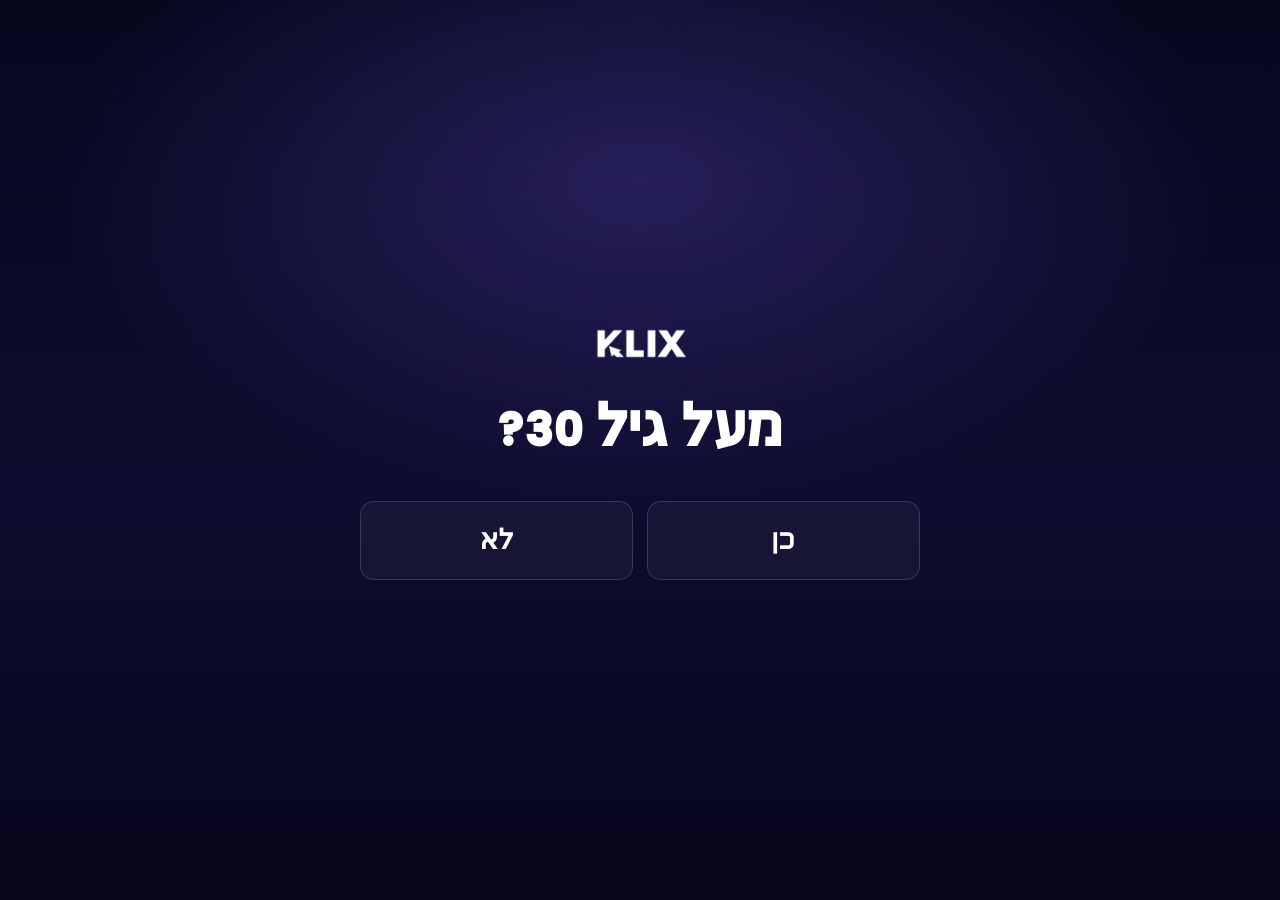
==== commit 4a3fa8da: "feat: use root logo.png on gate, over30 nav/hero/foot, under30 (single asset)" ====
--- a/index.html
+++ b/index.html
@@ -44,6 +44,16 @@
         text-align: center;
       }
 
+      .gate__logo {
+        display: block;
+        width: auto;
+        max-width: min(200px, 70vw);
+        height: auto;
+        max-height: 52px;
+        margin: 0 auto 28px;
+        object-fit: contain;
+      }
+
       .gate__q {
         font-size: clamp(2rem, 6vw, 3.2rem);
         font-weight: 800;
@@ -82,10 +92,19 @@
   </head>
   <body>
     <main class="gate">
+      <img
+        class="gate__logo"
+        src="logo.png"
+        alt="KLIX"
+        width="200"
+        height="60"
+        loading="eager"
+        decoding="async"
+      />
       <h1 class="gate__q">מעל גיל 30?</h1>
       <div class="gate__opts">
-        <a href="./over30/" class="gate__btn">כן</a>
-        <a href="./under30/" class="gate__btn">לא</a>
+        <a href="over30/index.html" class="gate__btn">כן</a>
+        <a href="under30/index.html" class="gate__btn">לא</a>
       </div>
     </main>
 
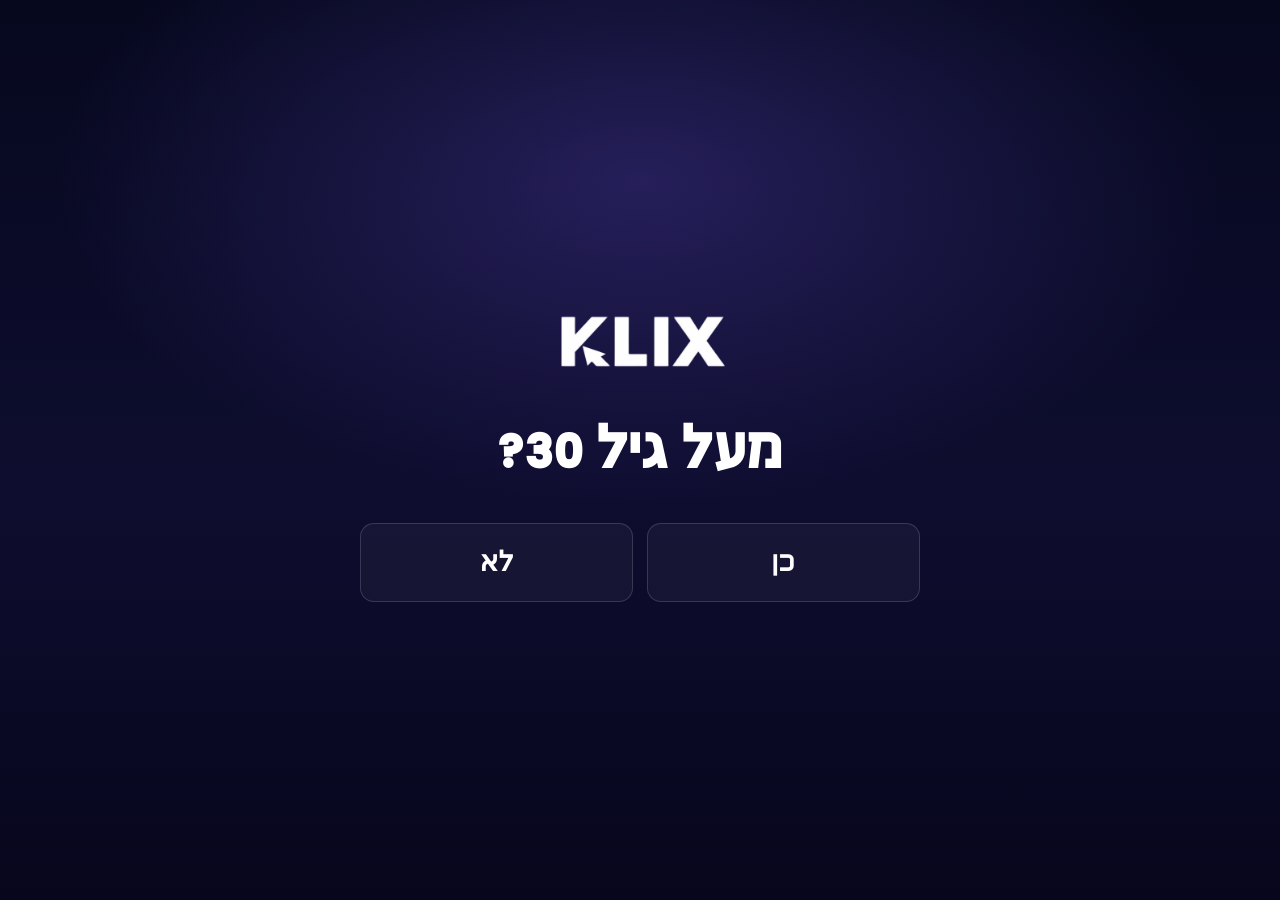
==== commit 58a4e866: "over30: narrative sections + Tally brief embed; copy & UI polish - new argument/solution/offer secti" ====
--- a/index.html
+++ b/index.html
@@ -47,9 +47,9 @@
       .gate__logo {
         display: block;
         width: auto;
-        max-width: min(200px, 70vw);
+        max-width: min(320px, 82vw);
         height: auto;
-        max-height: 52px;
+        max-height: 96px;
         margin: 0 auto 28px;
         object-fit: contain;
       }
@@ -96,8 +96,8 @@
         class="gate__logo"
         src="logo.png"
         alt="KLIX"
-        width="200"
-        height="60"
+        width="320"
+        height="96"
         loading="eager"
         decoding="async"
       />
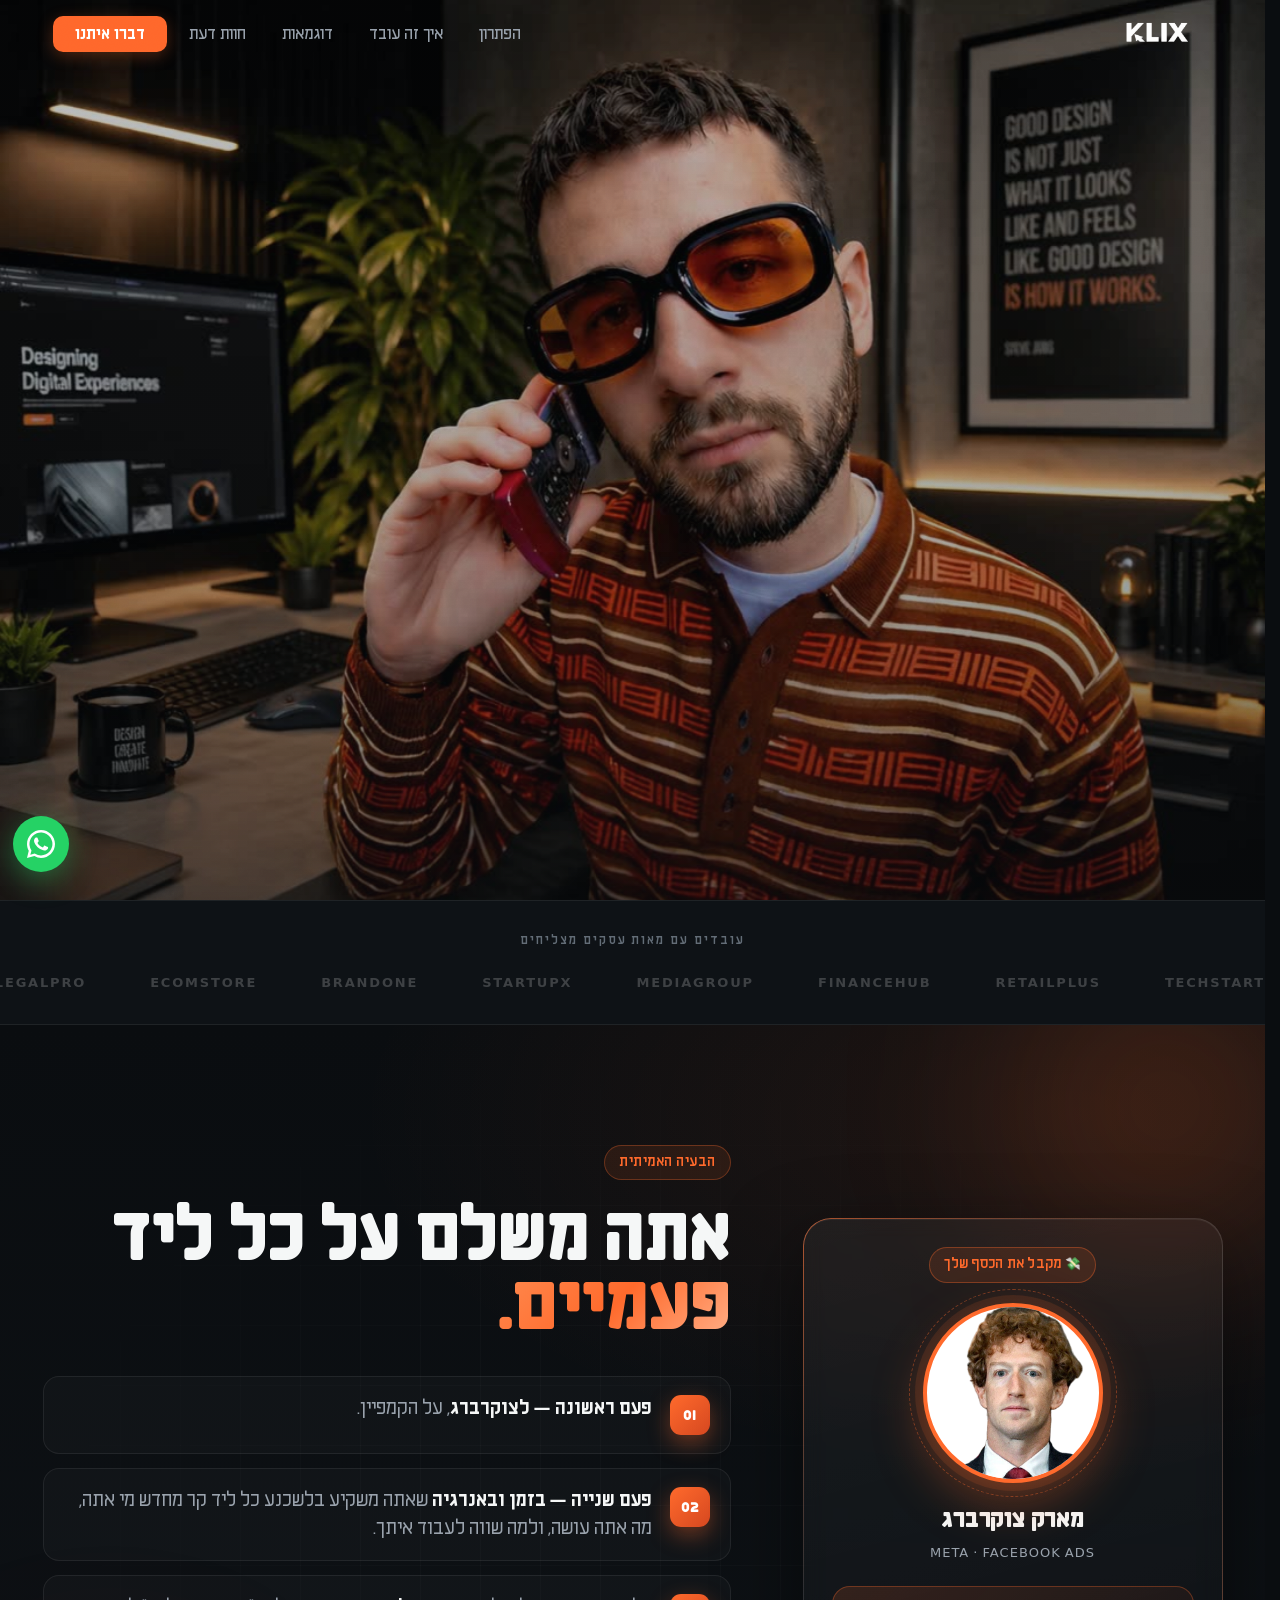
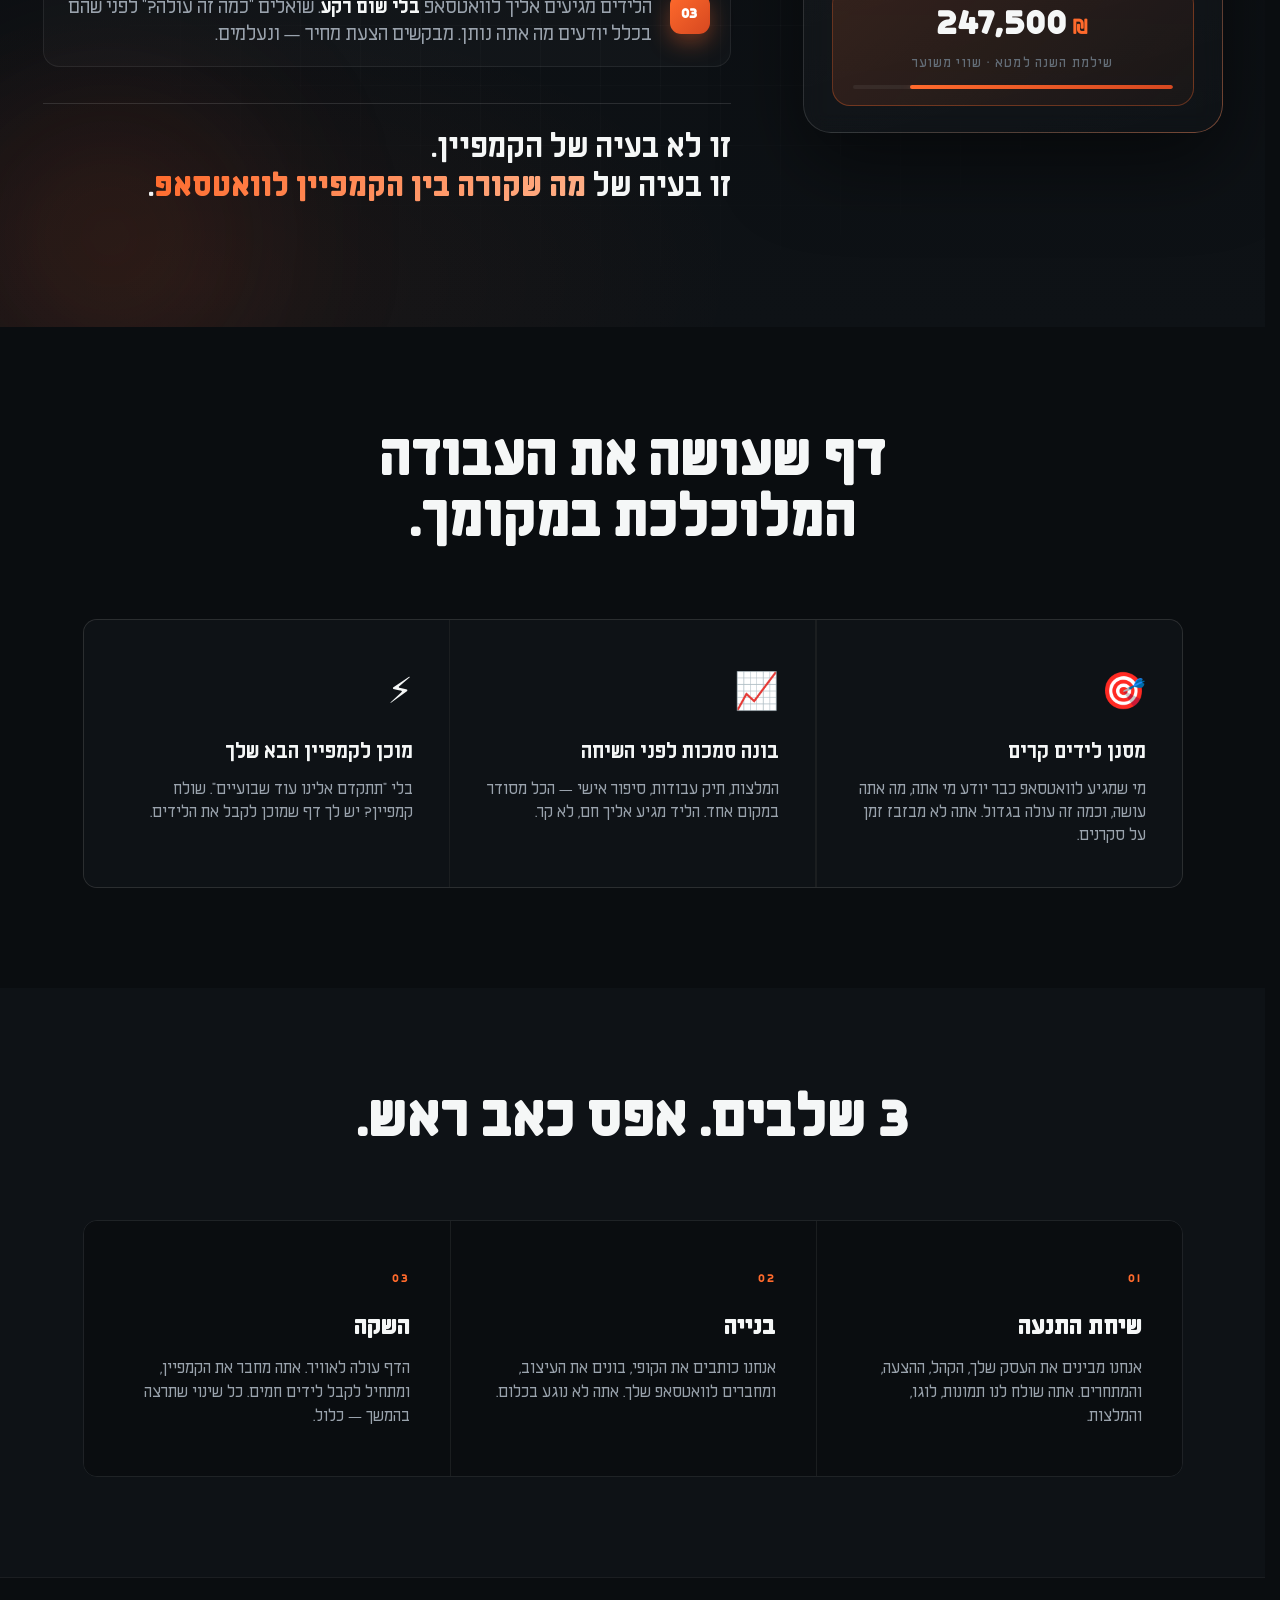
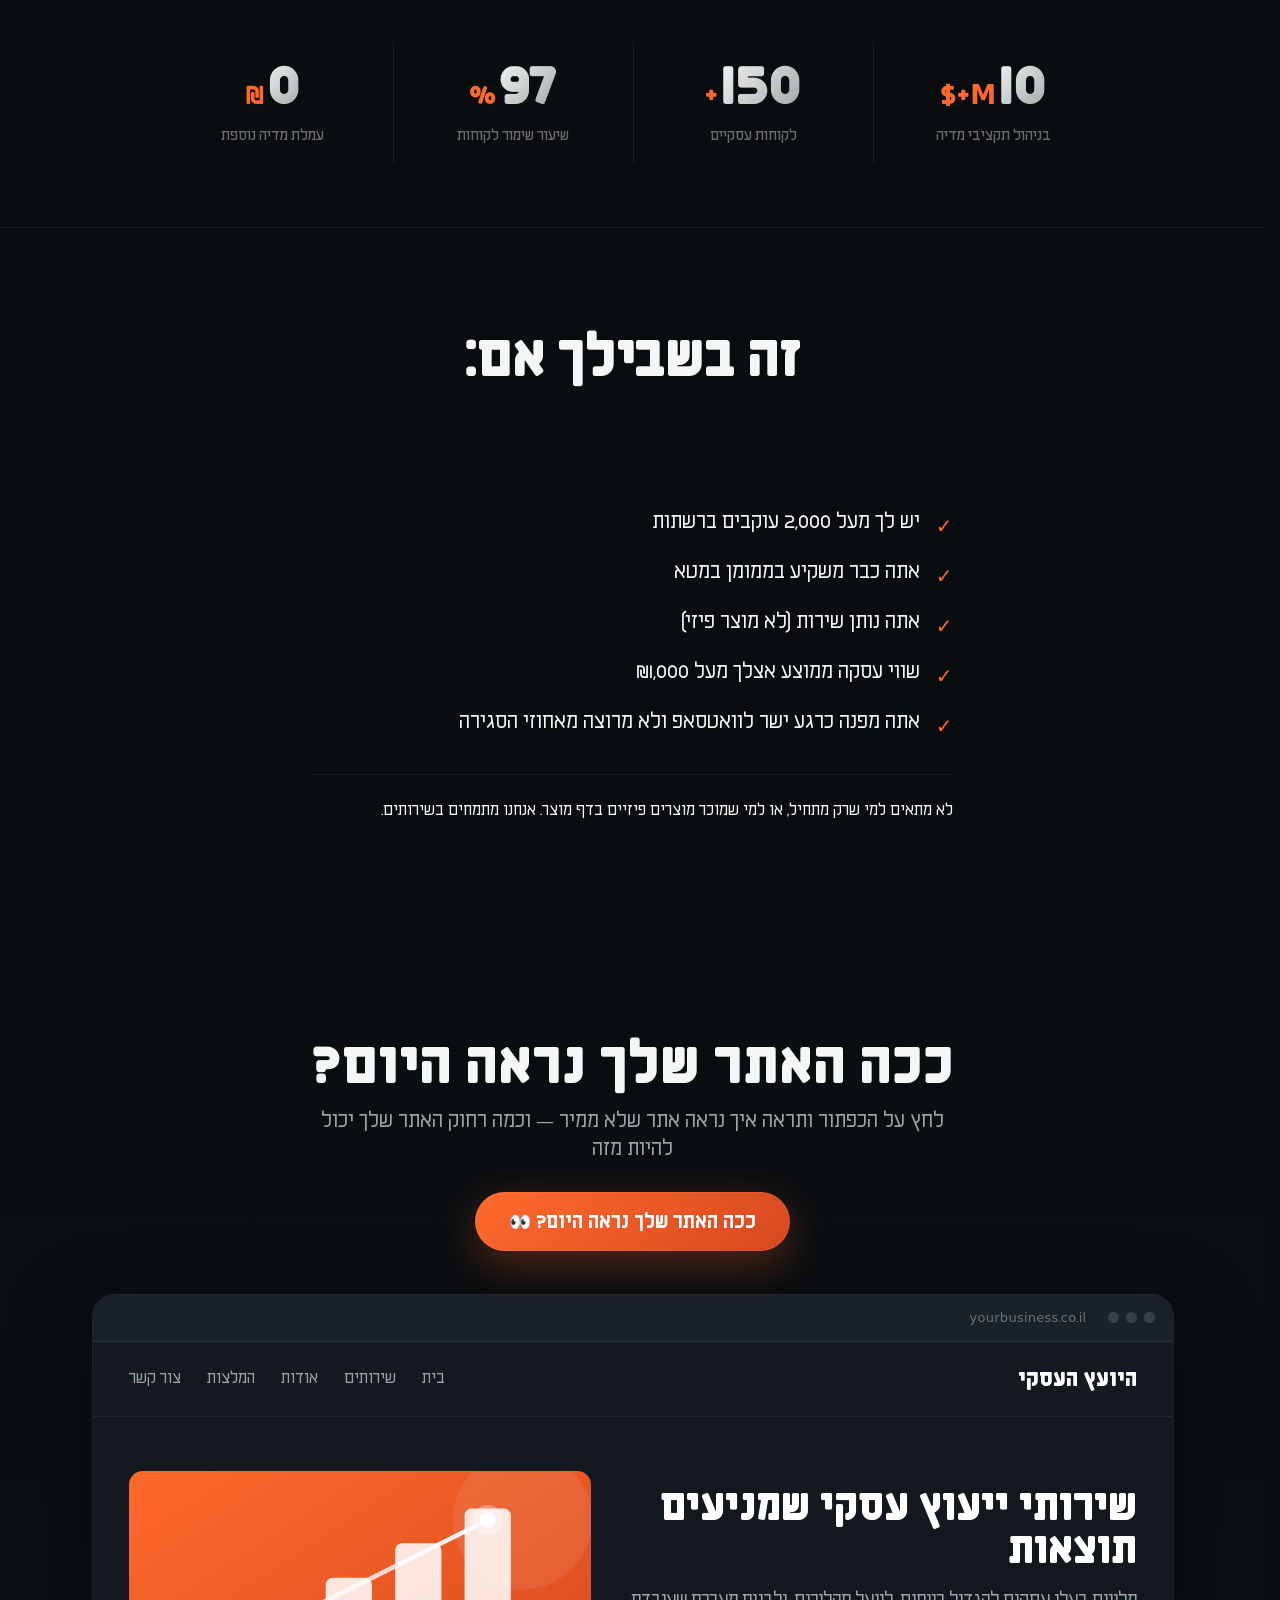
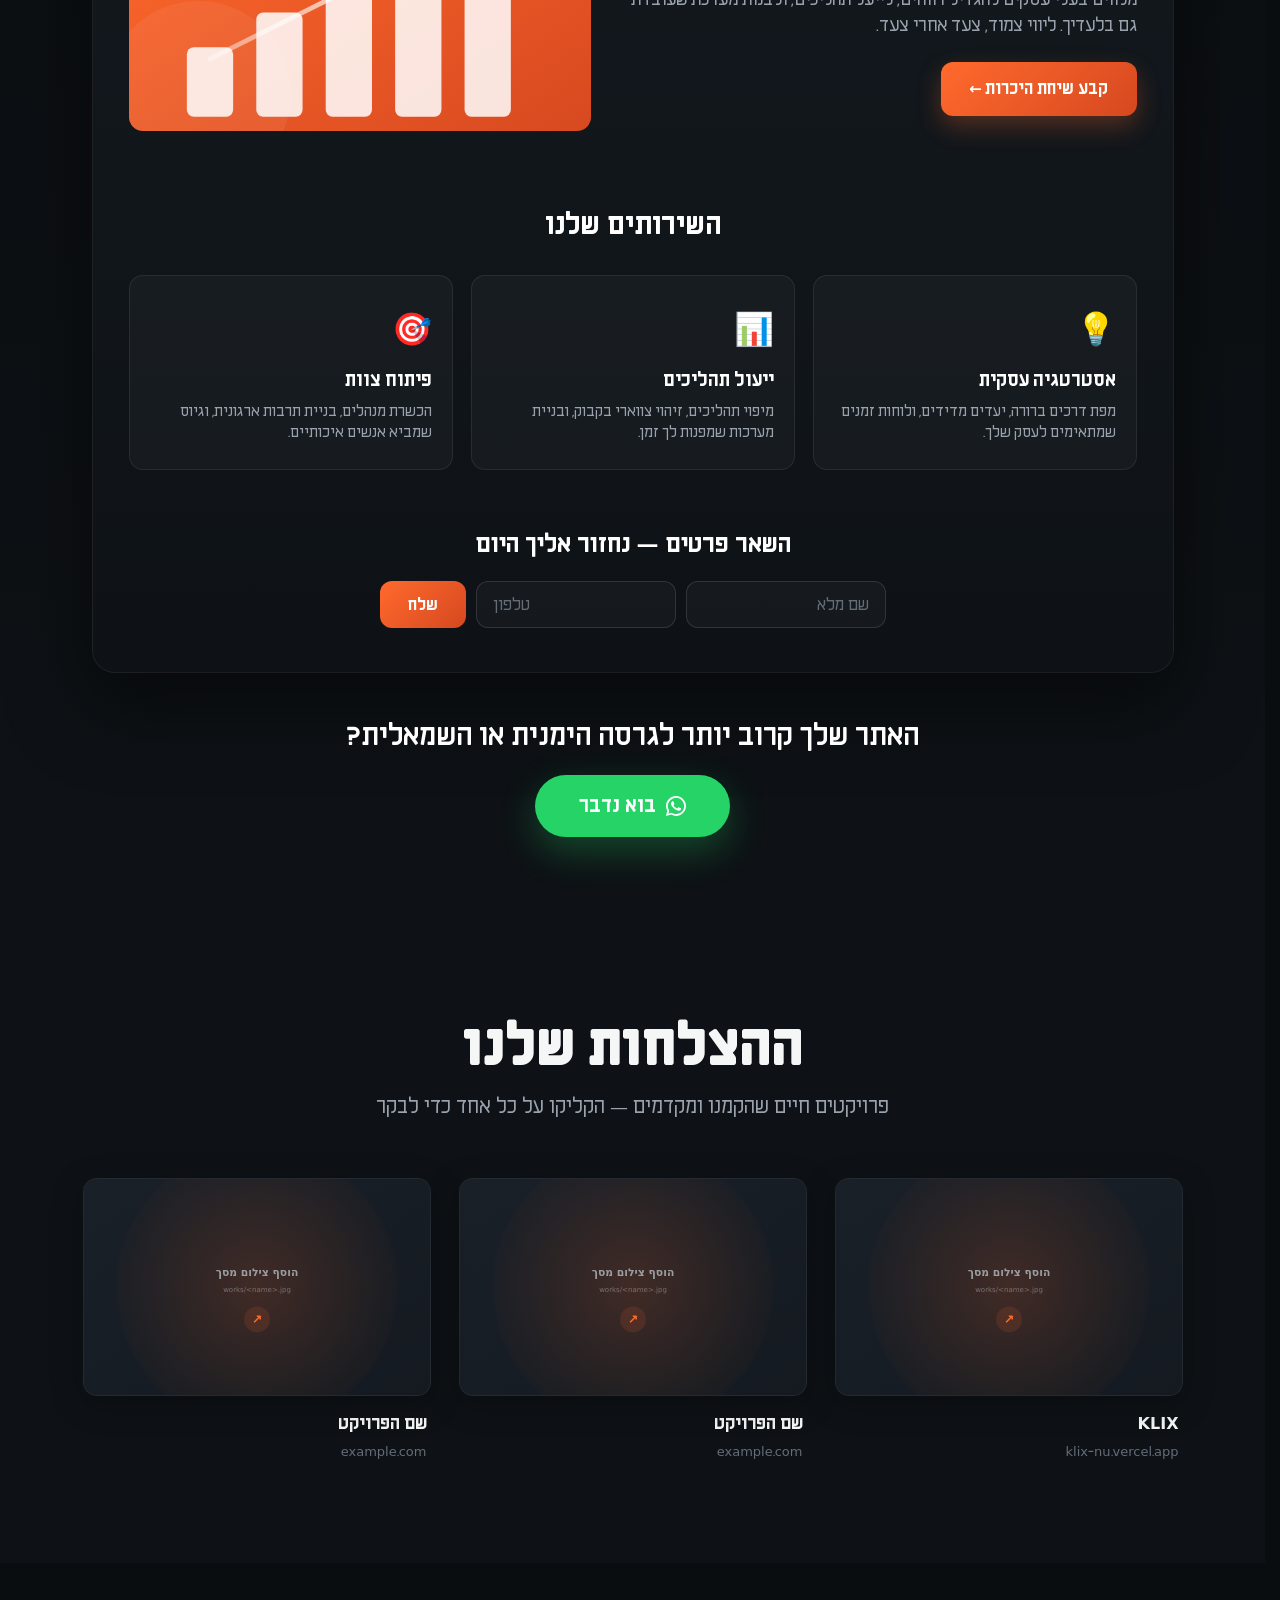
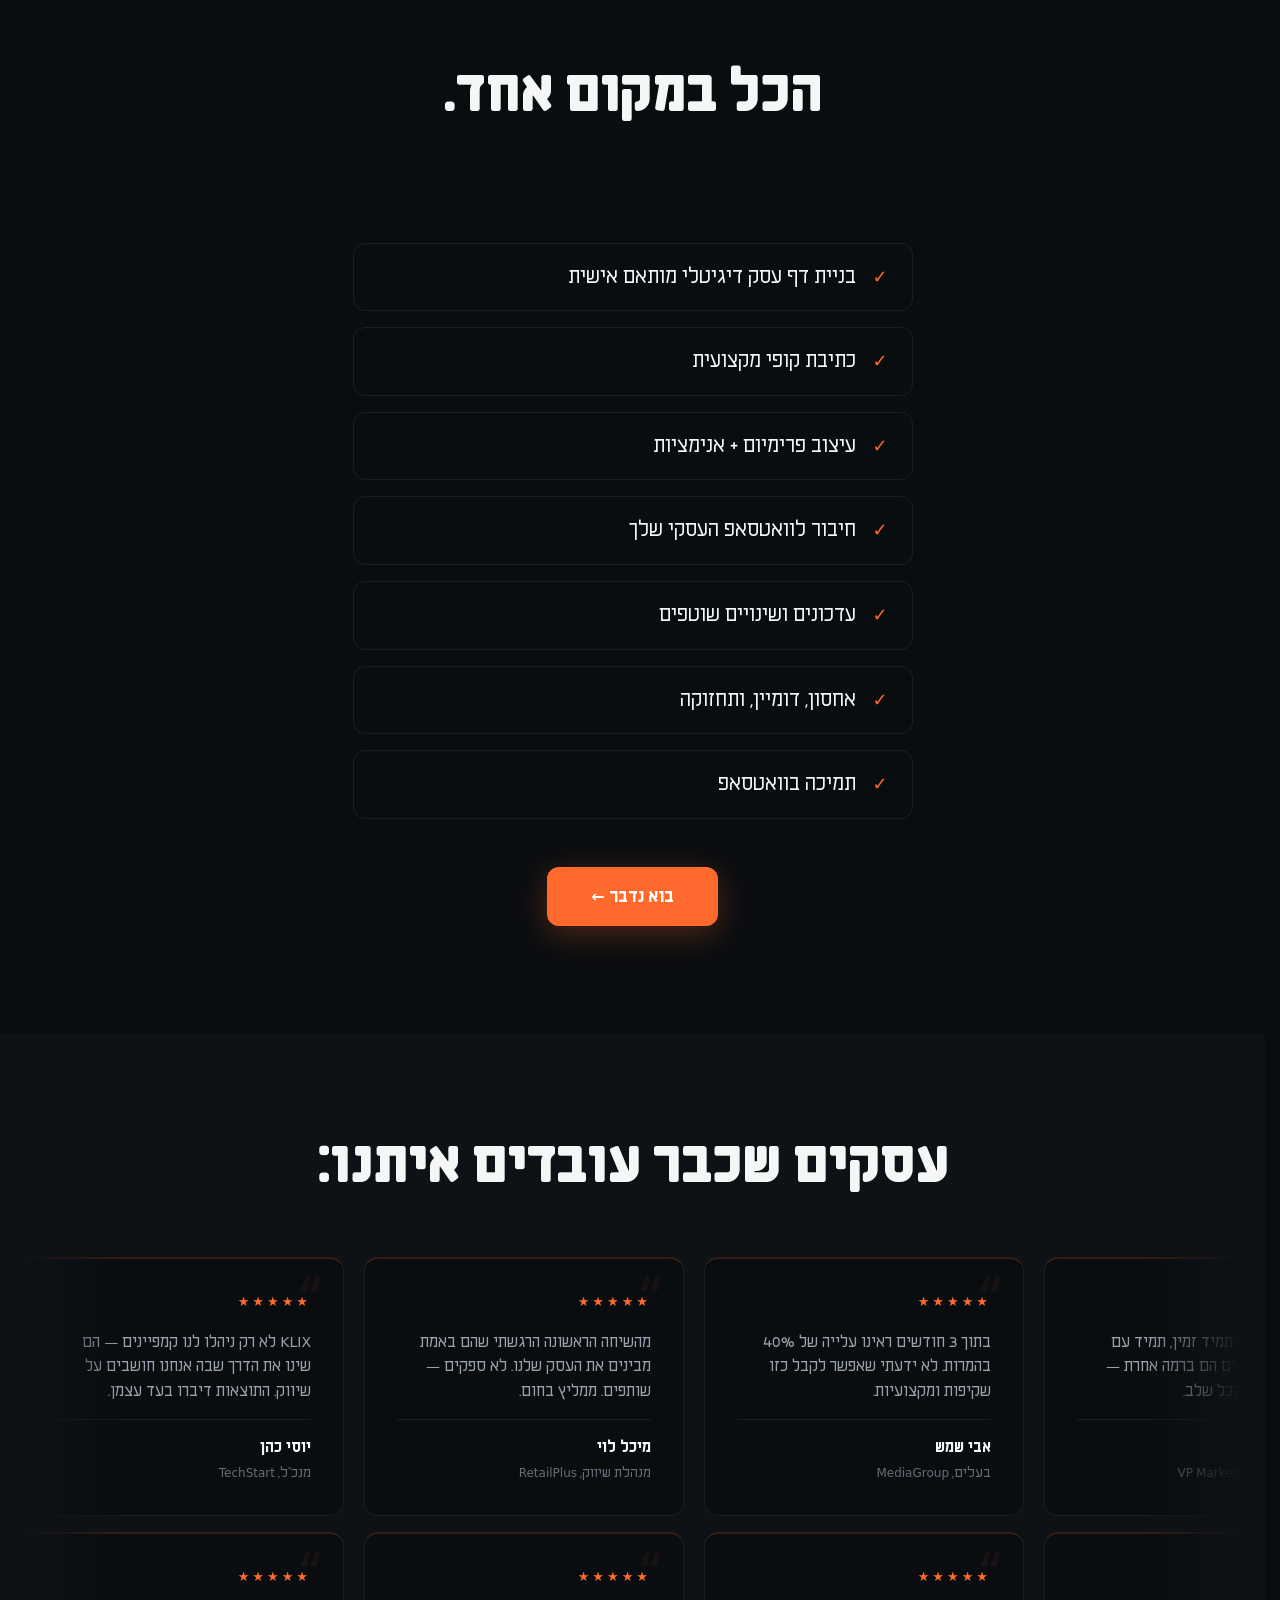
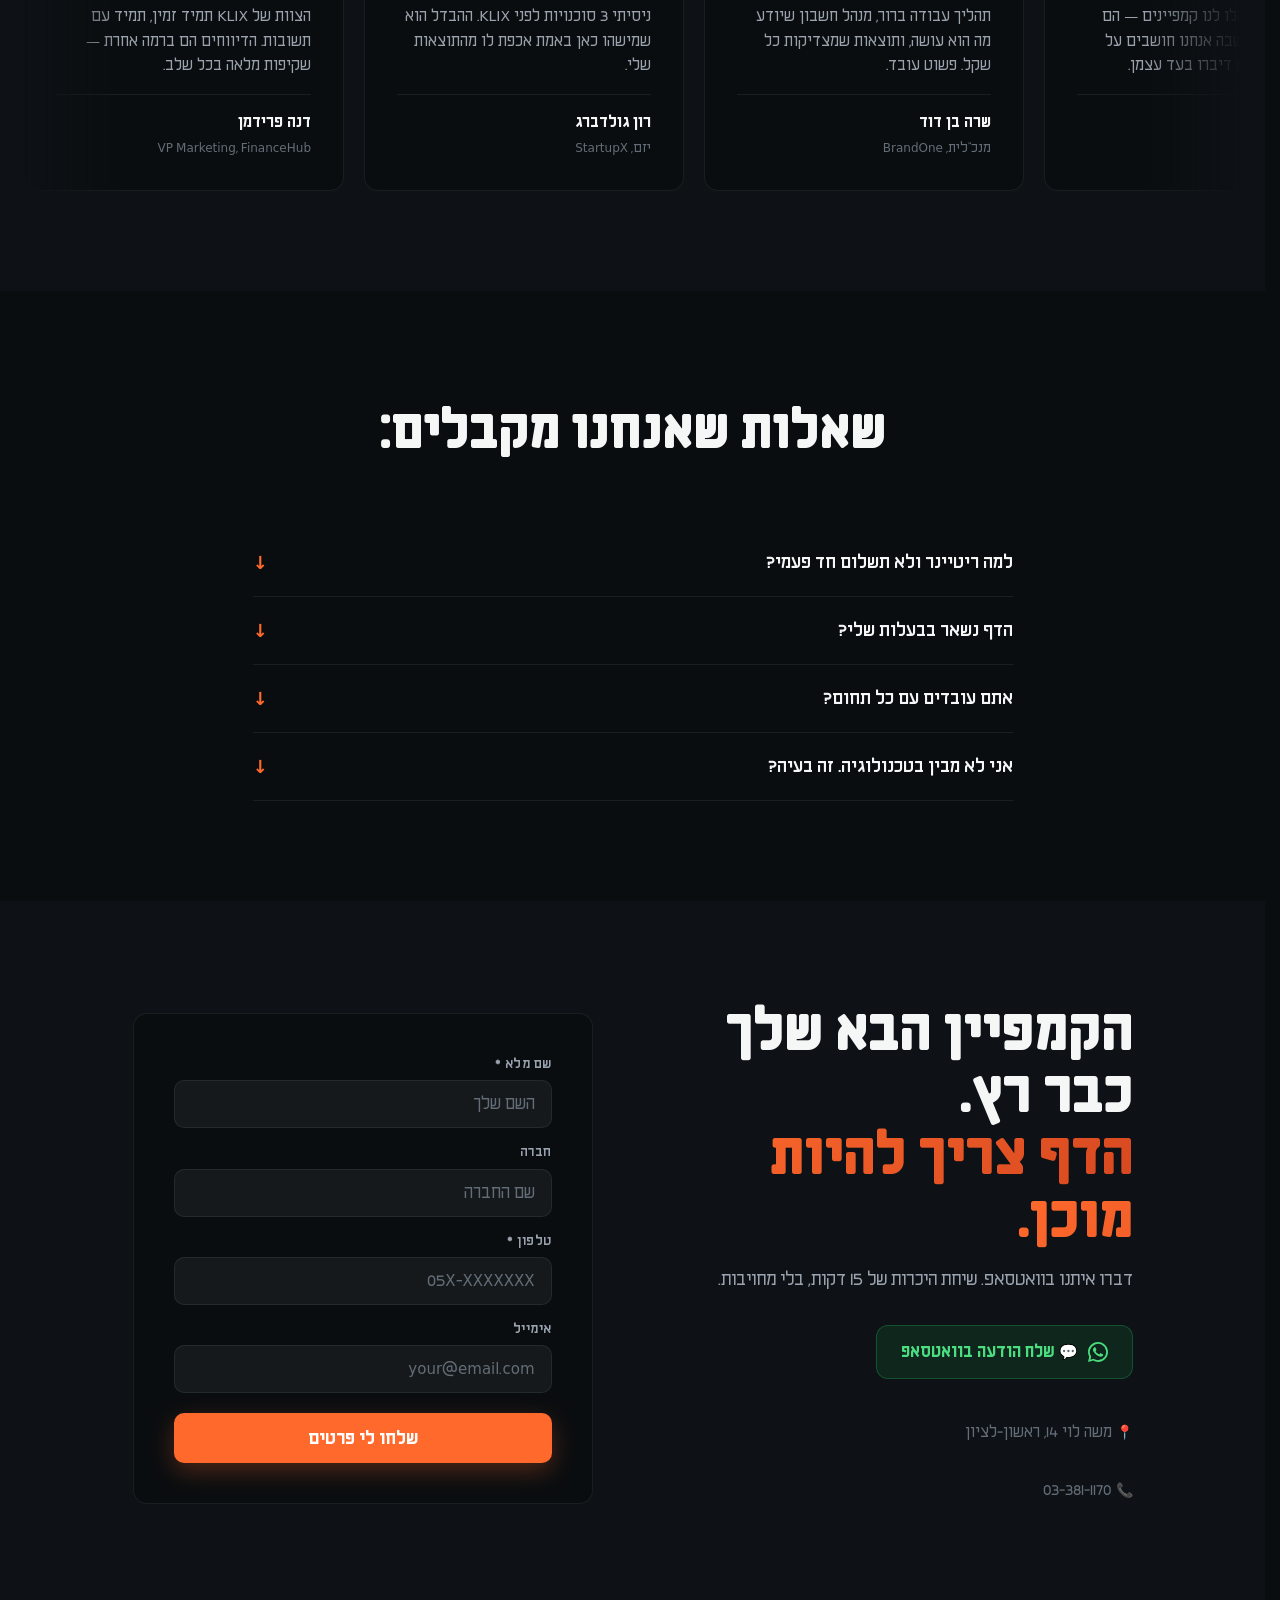
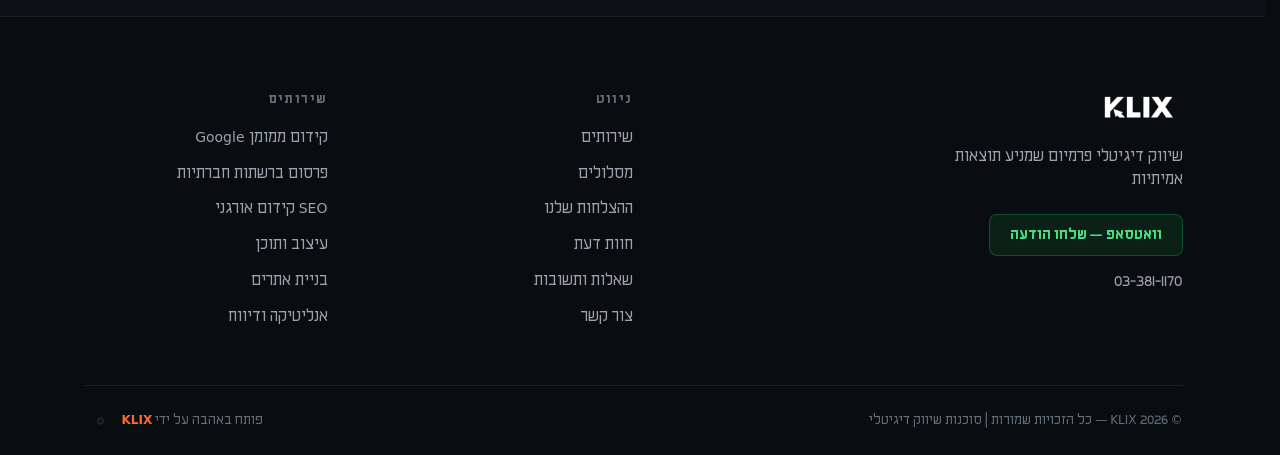
==== commit d6f7489b: "Make testimonials dynamic and alive" ====
--- a/index.html
+++ b/index.html
@@ -1,118 +1,1212 @@
-<!doctype html>
+<!DOCTYPE html>
 <html lang="he" dir="rtl">
-  <head>
-    <meta charset="UTF-8" />
-    <meta name="viewport" content="width=device-width, initial-scale=1.0" />
-    <meta name="robots" content="noindex" />
-    <title>KLIX</title>
-    <link rel="preconnect" href="https://fonts.googleapis.com" />
-    <link rel="preconnect" href="https://fonts.gstatic.com" crossorigin />
-    <link
-      href="https://fonts.googleapis.com/css2?family=Heebo:wght@400;500;700;800;900&display=swap"
-      rel="stylesheet"
-    />
+
+<head>
+  <meta charset="UTF-8" />
+  <meta name="viewport" content="width=device-width, initial-scale=1.0" />
+  <title>KLIX — דף עסק דיגיטלי שמכפיל אחוזי סגירה</title>
+  <meta name="description" content="דף עסק דיגיטלי שמחמם את הלידים שלך לפני שהם מגיעים לוואטסאפ — ומכפיל את אחוזי הסגירה שלך." />
+  <link rel="stylesheet" href="style.css?v=17" />
+</head>
+
+<body>
+
+  <!-- SCROLL PROGRESS -->
+  <div class="scroll-progress" aria-hidden="true">
+    <div class="scroll-progress__bar" id="scroll-progress-bar"></div>
+  </div>
+
+  <!-- WHATSAPP FLOAT -->
+  <a class="wa-float" href="https://wa.me/972526331295?text=%D7%94%D7%99%D7%99%20KLIX%2C%20%D7%90%D7%A0%D7%99%20%D7%9E%D7%A2%D7%95%D7%A0%D7%99%D7%99%D7%9F%20%D7%9C%D7%A9%D7%9E%D7%95%D7%A2%20%D7%A2%D7%95%D7%93" target="_blank" rel="noopener" aria-label="שלחו הודעה בוואטסאפ">
+    <svg viewBox="0 0 24 24" fill="currentColor" width="28" height="28"><path d="M17.472 14.382c-.297-.149-1.758-.867-2.03-.967-.273-.099-.471-.148-.67.15-.197.297-.767.966-.94 1.164-.173.199-.347.223-.644.075-.297-.15-1.255-.463-2.39-1.475-.883-.788-1.48-1.761-1.653-2.059-.173-.297-.018-.458.13-.606.134-.133.298-.347.446-.52.149-.174.198-.298.298-.497.099-.198.05-.371-.025-.52-.075-.149-.669-1.612-.916-2.207-.242-.579-.487-.5-.669-.51-.173-.008-.371-.01-.57-.01-.198 0-.52.074-.792.372-.272.297-1.04 1.016-1.04 2.479 0 1.462 1.065 2.875 1.213 3.074.149.198 2.096 3.2 5.077 4.487.709.306 1.262.489 1.694.625.712.227 1.36.195 1.871.118.571-.085 1.758-.719 2.006-1.413.248-.694.248-1.289.173-1.413-.074-.124-.272-.198-.57-.347z"/><path d="M12 0C5.373 0 0 5.373 0 12c0 2.104.548 4.076 1.502 5.79L0 24l6.344-1.663A11.945 11.945 0 0012 24c6.627 0 12-5.373 12-12S18.627 0 12 0zm0 21.818a9.818 9.818 0 01-5.016-1.374l-.36-.213-3.768.988.988-3.668-.233-.38A9.818 9.818 0 1112 21.818z"/></svg>
+  </a>
+
+  <!-- TOP NAV -->
+  <nav class="nav" id="nav">
+    <div class="nav__inner">
+      <a href="#hero" class="nav__logo" aria-label="KLIX">
+        <img src="logo.png" alt="KLIX" class="nav__logo-img" />
+      </a>
+      <ul class="nav__links" id="nav-links">
+        <li><a href="#solution">הפתרון</a></li>
+        <li><a href="#how">איך זה עובד</a></li>
+        <li><a href="#works">דוגמאות</a></li>
+        <li><a href="#testimonials">חוות דעת</a></li>
+        <li><a href="#contact" class="nav__cta-link">דברו איתנו</a></li>
+      </ul>
+      <button class="nav__burger" id="nav-burger" aria-label="פתח תפריט" aria-expanded="false">
+        <span></span><span></span><span></span>
+      </button>
+    </div>
+  </nav>
+
+  <!-- MOBILE MENU -->
+  <div class="mobile-menu" id="mobile-menu" aria-hidden="true">
+    <ul>
+      <li><a href="#solution" class="mobile-menu__link">הפתרון</a></li>
+      <li><a href="#how" class="mobile-menu__link">איך זה עובד</a></li>
+      <li><a href="#works" class="mobile-menu__link">דוגמאות</a></li>
+      <li><a href="#testimonials" class="mobile-menu__link">חוות דעת</a></li>
+      <li><a href="#contact" class="mobile-menu__link mobile-menu__link--cta">דברו איתנו</a></li>
+    </ul>
+  </div>
+
+  <!-- HERO -->
+  <section id="hero" class="hero">
+    <canvas id="hero-canvas" aria-hidden="true"></canvas>
+    <div class="hero__bg" aria-hidden="true"></div>
+    <img src="logo.png" alt="KLIX" class="hero__logo" id="hero-logo" aria-hidden="true" />
+  </section>
+
+  <!-- LOGO STRIP -->
+  <section class="logos" aria-label="לקוחות ומותגים">
+    <p class="logos__label">עובדים עם מאות עסקים מצליחים</p>
+    <div class="logos__track" aria-hidden="true">
+      <div class="logos__inner">
+        <span class="logos__item">TechStart</span>
+        <span class="logos__item">RetailPlus</span>
+        <span class="logos__item">FinanceHub</span>
+        <span class="logos__item">MediaGroup</span>
+        <span class="logos__item">StartupX</span>
+        <span class="logos__item">BrandOne</span>
+        <span class="logos__item">EcomStore</span>
+        <span class="logos__item">LegalPro</span>
+        <span class="logos__item">TechStart</span>
+        <span class="logos__item">RetailPlus</span>
+        <span class="logos__item">FinanceHub</span>
+        <span class="logos__item">MediaGroup</span>
+        <span class="logos__item">StartupX</span>
+        <span class="logos__item">BrandOne</span>
+        <span class="logos__item">EcomStore</span>
+        <span class="logos__item">LegalPro</span>
+      </div>
+    </div>
+  </section>
+
+  <!-- PAIN -->
+  <section id="pain" class="pain">
+    <div class="pain__bg" aria-hidden="true">
+      <div class="pain__orb pain__orb--1"></div>
+      <div class="pain__orb pain__orb--2"></div>
+      <div class="pain__grid"></div>
+    </div>
+    <div class="pain__inner">
+      <div class="pain__stage">
+        <div class="pain__zuck-scene">
+          <div class="pain__zuck-card">
+            <span class="pain__zuck-chip">💸 מקבל את הכסף שלך</span>
+            <div class="pain__zuck-photo-wrap">
+              <img src="zuck.png" alt="מארק צוקרברג" class="pain__zuck-photo" />
+              <span class="pain__zuck-ring" aria-hidden="true"></span>
+            </div>
+            <div class="pain__zuck-name">מארק צוקרברג</div>
+            <div class="pain__zuck-role">Meta · Facebook Ads</div>
+            <div class="pain__counter">
+              <div class="pain__counter-top">
+                <span class="pain__counter-prefix">₪</span>
+                <span class="pain__counter-num" data-target="247500">0</span>
+              </div>
+              <div class="pain__counter-label">שילמת השנה למטא · שווי משוער</div>
+              <div class="pain__counter-bar"><span></span></div>
+            </div>
+          </div>
+        </div>
+
+        <div class="pain__content">
+          <span class="pain__eyebrow">הבעיה האמיתית</span>
+          <h2 class="pain__title">
+            אתה משלם על כל ליד<br />
+            <em class="pain__title-em">פעמיים.</em>
+          </h2>
+          <div class="pain__body">
+            <div class="pain__beat">
+              <span class="pain__beat-num">01</span>
+              <div class="pain__beat-text">
+                <strong>פעם ראשונה — לצוקרברג</strong>, על הקמפיין.
+              </div>
+            </div>
+            <div class="pain__beat">
+              <span class="pain__beat-num">02</span>
+              <div class="pain__beat-text">
+                <strong>פעם שנייה — בזמן ובאנרגיה</strong> שאתה משקיע בלשכנע כל ליד קר מחדש מי אתה, מה אתה עושה, ולמה שווה לעבוד איתך.
+              </div>
+            </div>
+            <div class="pain__beat">
+              <span class="pain__beat-num">03</span>
+              <div class="pain__beat-text">
+                הלידים מגיעים אליך לוואטסאפ <strong>בלי שום רקע</strong>. שואלים "כמה זה עולה?" לפני שהם בכלל יודעים מה אתה נותן. מבקשים הצעת מחיר — ונעלמים.
+              </div>
+            </div>
+          </div>
+          <p class="pain__highlight">
+            זו לא בעיה של הקמפיין.<br />
+            זו בעיה של <em>מה שקורה בין הקמפיין לוואטסאפ</em>.
+          </p>
+        </div>
+      </div>
+    </div>
+  </section>
+
+  <!-- SOLUTION -->
+  <section id="solution" class="services">
+    <div class="services__inner">
+      <div class="section-heading" data-eyebrow="הפתרון">
+        <h2 class="section-heading__title">דף שעושה את העבודה המלוכלכת במקומך.</h2>
+      </div>
+      <div class="services__grid services__grid--3col">
+        <div class="scard">
+          <div class="scard__emoji">🎯</div>
+          <h3 class="scard__title">מסנן לידים קרים</h3>
+          <p class="scard__desc">מי שמגיע לוואטסאפ כבר יודע מי אתה, מה אתה עושה, וכמה זה עולה בגדול. אתה לא מבזבז זמן על סקרנים.</p>
+        </div>
+        <div class="scard">
+          <div class="scard__emoji">📈</div>
+          <h3 class="scard__title">בונה סמכות לפני השיחה</h3>
+          <p class="scard__desc">המלצות, תיק עבודות, סיפור אישי — הכל מסודר במקום אחד. הליד מגיע אליך חם, לא קר.</p>
+        </div>
+        <div class="scard">
+          <div class="scard__emoji">⚡</div>
+          <h3 class="scard__title">מוכן לקמפיין הבא שלך</h3>
+          <p class="scard__desc">בלי "תתקדם אלינו עוד שבועיים". שולח קמפיין? יש לך דף שמוכן לקבל את הלידים.</p>
+        </div>
+      </div>
+    </div>
+  </section>
+
+  <!-- HOW IT WORKS -->
+  <section id="how" class="why">
+    <div class="why__inner">
+      <div class="section-heading" data-eyebrow="איך זה עובד">
+        <h2 class="section-heading__title">3 שלבים. אפס כאב ראש.</h2>
+      </div>
+      <div class="why__grid">
+        <div class="why__card">
+          <div class="why__num">01</div>
+          <h3 class="why__title">שיחת התנעה</h3>
+          <p class="why__desc">אנחנו מבינים את העסק שלך, הקהל, ההצעה, והמתחרים. אתה שולח לנו תמונות, לוגו, והמלצות.</p>
+        </div>
+        <div class="why__card">
+          <div class="why__num">02</div>
+          <h3 class="why__title">בנייה</h3>
+          <p class="why__desc">אנחנו כותבים את הקופי, בונים את העיצוב, ומחברים לוואטסאפ שלך. אתה לא נוגע בכלום.</p>
+        </div>
+        <div class="why__card">
+          <div class="why__num">03</div>
+          <h3 class="why__title">השקה</h3>
+          <p class="why__desc">הדף עולה לאוויר. אתה מחבר את הקמפיין, ומתחיל לקבל לידים חמים. כל שינוי שתרצה בהמשך — כלול.</p>
+        </div>
+      </div>
+    </div>
+  </section>
+
+  <!-- STATS -->
+  <section class="stats">
+    <div class="stats__inner">
+      <div class="stats__item">
+        <div class="stats__top">
+          <span class="stats__num" data-target="10">0</span><span class="stats__suf">M+$</span>
+        </div>
+        <span class="stats__lbl">בניהול תקציבי מדיה</span>
+      </div>
+      <div class="stats__item">
+        <div class="stats__top">
+          <span class="stats__num" data-target="150">0</span><span class="stats__suf">+</span>
+        </div>
+        <span class="stats__lbl">לקוחות עסקיים</span>
+      </div>
+      <div class="stats__item">
+        <div class="stats__top">
+          <span class="stats__num" data-target="97">0</span><span class="stats__suf">%</span>
+        </div>
+        <span class="stats__lbl">שיעור שימור לקוחות</span>
+      </div>
+      <div class="stats__item">
+        <div class="stats__top">
+          <span class="stats__num" data-target="0">0</span><span class="stats__suf">₪</span>
+        </div>
+        <span class="stats__lbl">עמלת מדיה נוספת</span>
+      </div>
+    </div>
+  </section>
+
+  <!-- WHO IT'S FOR -->
+  <section id="fit" class="fit">
+    <div class="fit__inner">
+      <div class="section-heading">
+        <h2 class="section-heading__title">זה בשבילך אם:</h2>
+      </div>
+      <ul class="fit__list">
+        <li class="fit__item"><span class="fit__check">✓</span>יש לך מעל 2,000 עוקבים ברשתות</li>
+        <li class="fit__item"><span class="fit__check">✓</span>אתה כבר משקיע בממומן במטא</li>
+        <li class="fit__item"><span class="fit__check">✓</span>אתה נותן שירות (לא מוצר פיזי)</li>
+        <li class="fit__item"><span class="fit__check">✓</span>שווי עסקה ממוצע אצלך מעל ₪1,000</li>
+        <li class="fit__item"><span class="fit__check">✓</span>אתה מפנה כרגע ישר לוואטסאפ ולא מרוצה מאחוזי הסגירה</li>
+      </ul>
+      <p class="fit__note">לא מתאים למי שרק מתחיל, או למי שמוכר מוצרים פיזיים בדף מוצר. אנחנו מתמחים בשירותים.</p>
+    </div>
+  </section>
+
+  <!-- COMPARE: pretty vs ugly site -->
+  <section id="compare" class="compare" dir="rtl">
     <style>
-      @font-face {
-        font-family: "FUP Galil";
-        src: url("./over30/fonts/FUP Galil - ExtraBold.otf") format("opentype");
-        font-weight: 800;
-        font-display: swap;
-      }
-      @font-face {
-        font-family: "FUP Galil";
-        src: url("./over30/fonts/FUP Galil - Bold.otf") format("opentype");
-        font-weight: 700;
-        font-display: swap;
-      }
-
-      * { box-sizing: border-box; }
-      html, body { height: 100%; margin: 0; }
-      body {
-        font-family: "FUP Galil", "Heebo", -apple-system, Segoe UI, Arial, sans-serif;
-        background:
-          radial-gradient(900px 500px at 50% 20%, rgba(90, 70, 190, 0.35), transparent 65%),
-          linear-gradient(180deg, #06081e 0%, #0e0d2f 55%, #07061c 100%);
-        color: #fff;
-        min-height: 100vh;
-        display: grid;
-        place-items: center;
-        padding: 24px;
-      }
-
-      .gate {
-        width: min(560px, 100%);
+      .compare {
+        padding: 100px 24px 80px;
+        background: linear-gradient(180deg, var(--bg), var(--bg2));
+        color: var(--white);
+        position: relative;
+        overflow: hidden;
+      }
+      .compare__head {
+        max-width: 900px;
+        margin: 0 auto 44px;
         text-align: center;
       }
-
-      .gate__logo {
-        display: block;
-        width: auto;
-        max-width: min(320px, 82vw);
-        height: auto;
-        max-height: 96px;
-        margin: 0 auto 28px;
-        object-fit: contain;
-      }
-
-      .gate__q {
-        font-size: clamp(2rem, 6vw, 3.2rem);
+      .compare__title {
+        font-family: var(--font-head);
+        font-size: clamp(30px, 4.5vw, 52px);
         font-weight: 800;
         line-height: 1.1;
-        letter-spacing: -0.03em;
-        margin: 0 0 clamp(28px, 5vh, 44px);
-      }
-
-      .gate__opts {
+        margin: 0 0 14px;
+      }
+      .compare__sub {
+        color: var(--gray);
+        font-size: clamp(15px, 1.6vw, 18px);
+        line-height: 1.55;
+        margin: 0 0 28px;
+        max-width: 640px;
+        margin-inline: auto;
+      }
+      .compare__toggle {
+        position: relative;
+        display: inline-flex;
+        align-items: center;
+        gap: 10px;
+        background: linear-gradient(135deg, var(--orange), var(--orange-dark));
+        color: #fff;
+        font-family: inherit;
+        font-weight: 700;
+        font-size: clamp(15px, 1.7vw, 18px);
+        padding: 18px 34px;
+        border: none;
+        border-radius: 100px;
+        cursor: pointer;
+        box-shadow: 0 14px 40px var(--orange-glow), 0 0 0 1px rgba(255,255,255,.06) inset;
+        transition: transform .2s ease, box-shadow .2s ease;
+        -webkit-tap-highlight-color: transparent;
+      }
+      .compare__toggle:hover { transform: translateY(-2px); box-shadow: 0 20px 52px var(--orange-glow); }
+      .compare__toggle:active { transform: translateY(0); }
+      .compare__toggle::before {
+        content: "";
+        position: absolute; inset: -6px;
+        border-radius: 100px;
+        background: radial-gradient(ellipse, var(--orange-glow), transparent 70%);
+        z-index: -1;
+        opacity: .6;
+        filter: blur(14px);
+      }
+
+      .compare__stage {
+        max-width: 1080px;
+        margin: 0 auto;
+        border-radius: 22px;
+        overflow: hidden;
+        box-shadow: 0 30px 80px rgba(0,0,0,.5), 0 0 0 1px var(--border-2);
+        transition: border-radius .3s ease, box-shadow .3s ease;
+      }
+
+      /* Hidden in pretty mode */
+      .mockup__banner,
+      .mockup__marquee { display: none; }
+
+      /* ── PRETTY MOCKUP ────────────────────────────── */
+      .mockup {
+        background: linear-gradient(180deg, #141A20, #0E1216);
+        font-family: var(--font);
+        transition: background .3s ease, color .3s ease;
+      }
+      .mockup__chrome {
+        display: flex;
+        align-items: center;
+        gap: 7px;
+        padding: 12px 18px;
+        background: #1a2128;
+        border-bottom: 1px solid #2a3139;
+      }
+      .mockup__dot {
+        width: 11px; height: 11px; border-radius: 50%;
+        background: #3a4048;
+        transition: border-radius .3s ease, background .3s ease;
+      }
+      .mockup__url {
+        margin-right: 14px;
+        color: #6b7380;
+        font-size: 13px;
+        letter-spacing: .02em;
+      }
+
+      .mockup__nav {
+        display: flex;
+        justify-content: space-between;
+        align-items: center;
+        padding: 20px 36px;
+        border-bottom: 1px solid rgba(255,255,255,.06);
+        transition: padding .3s ease, background .3s ease;
+      }
+      .mockup__logo {
+        font-family: var(--font-head);
+        font-weight: 800;
+        font-size: 20px;
+        color: #fff;
+      }
+      .mockup__navlinks {
+        display: flex;
+        gap: 26px;
+        color: var(--gray);
+        font-size: 14px;
+      }
+
+      .mockup__hero {
         display: grid;
+        grid-template-columns: 1.1fr 1fr;
+        gap: 36px;
+        padding: 54px 36px;
+        align-items: center;
+        transition: padding .3s ease, gap .3s ease;
+      }
+      .mockup__hero-text h3 {
+        font-family: var(--font-head);
+        font-size: clamp(24px, 3vw, 38px);
+        font-weight: 800;
+        line-height: 1.15;
+        margin: 0 0 14px;
+        color: #fff;
+      }
+      .mockup__hero-text p {
+        color: var(--gray);
+        font-size: 16px;
+        line-height: 1.6;
+        margin: 0 0 24px;
+      }
+      .mockup__cta {
+        display: inline-block;
+        background: linear-gradient(135deg, var(--orange), var(--orange-dark));
+        color: #fff;
+        padding: 14px 28px;
+        border-radius: 12px;
+        font-weight: 700;
+        font-size: 15px;
+        text-decoration: none;
+        box-shadow: 0 10px 24px var(--orange-glow);
+        transition: all .3s ease;
+      }
+      .mockup__hero-image {
+        border-radius: 14px;
+        overflow: hidden;
+        transition: border-radius .3s ease;
+      }
+      .mockup__hero-image svg {
+        display: block;
+        width: 100%;
+        height: 260px;
+        object-fit: cover;
+        transition: transform .3s ease, height .3s ease;
+      }
+
+      .mockup__section-title {
+        font-family: var(--font-head);
+        text-align: center;
+        font-size: 26px;
+        font-weight: 700;
+        margin: 0;
+        padding: 18px 36px 0;
+        color: #fff;
+        transition: all .3s ease;
+      }
+      .mockup__cards {
+        display: grid;
+        grid-template-columns: repeat(3, 1fr);
+        gap: 18px;
+        padding: 28px 36px;
+        transition: all .3s ease;
+      }
+      .mockup__card {
+        background: rgba(255,255,255,.03);
+        border: 1px solid rgba(255,255,255,.08);
+        border-radius: 14px;
+        padding: 26px 20px;
+        transition: all .3s ease;
+      }
+      .mockup__card-icon { font-size: 32px; }
+      .mockup__card h5 {
+        font-family: var(--font-head);
+        margin: 10px 0 6px;
+        font-size: 17px;
+        color: #fff;
+        font-weight: 700;
+      }
+      .mockup__card p {
+        margin: 0;
+        color: var(--gray);
+        font-size: 13.5px;
+        line-height: 1.55;
+      }
+
+      .mockup__contact {
+        padding: 28px 36px 44px;
+        text-align: center;
+        transition: all .3s ease;
+      }
+      .mockup__contact h4 {
+        font-family: var(--font-head);
+        font-size: 22px;
+        font-weight: 700;
+        margin: 0 0 18px;
+        color: #fff;
+      }
+      .mockup__form {
+        display: flex;
+        gap: 10px;
+        justify-content: center;
+        flex-wrap: wrap;
+      }
+      .mockup__form input {
+        padding: 13px 16px;
+        border: 1px solid rgba(255,255,255,.12);
+        background: rgba(255,255,255,.03);
+        color: #fff;
+        border-radius: 12px;
+        font-size: 14.5px;
+        font-family: inherit;
+        min-width: 200px;
+        transition: all .3s ease;
+      }
+      .mockup__form input::placeholder { color: var(--gray-2); }
+      .mockup__form button {
+        padding: 13px 28px;
+        background: linear-gradient(135deg, var(--orange), var(--orange-dark));
+        color: #fff;
+        border: none;
+        border-radius: 12px;
+        font-weight: 700;
+        cursor: pointer;
+        font-size: 14.5px;
+        font-family: inherit;
+        transition: all .3s ease;
+      }
+
+      /* ── UGLY MODE OVERRIDES ─────────────────────── */
+      .compare.ugly .compare__stage {
+        border-radius: 0 !important;
+        box-shadow: 0 0 0 2px #888 !important;
+      }
+      .compare.ugly .mockup,
+      .compare.ugly .mockup * {
+        font-family: "Times New Roman", Times, serif !important;
+        border-radius: 0 !important;
+        box-shadow: none !important;
+        text-shadow: none !important;
+      }
+      .compare.ugly .mockup {
+        background: #f0f0f0 !important;
+        color: #000 !important;
+        direction: ltr;
+      }
+      .compare.ugly .mockup__banner {
+        display: block;
+        background: #ffff00;
+        color: #ff0000 !important;
+        font-weight: 900;
+        text-align: center;
+        padding: 8px 10px;
+        font-size: 20px;
+        border-bottom: 2px solid #ff0000;
+        animation: cmpBlink .5s steps(2, end) infinite;
+        letter-spacing: .02em;
+      }
+      .compare.ugly .mockup__marquee {
+        display: block;
+        overflow: hidden;
+        white-space: nowrap;
+        background: #ccddff;
+        border-bottom: 1px solid #6699cc;
+        color: #000033 !important;
+      }
+      .compare.ugly .mockup__marquee > div {
+        display: inline-block;
+        padding: 5px 0;
+        animation: cmpMarquee 18s linear infinite;
+        font-size: 14px;
+        color: #000033 !important;
+      }
+      .compare.ugly .mockup__chrome { background: #dcdcdc !important; border-bottom: 1px solid #888 !important; }
+      .compare.ugly .mockup__dot { background: #888 !important; }
+      .compare.ugly .mockup__url { color: #000 !important; }
+
+      .compare.ugly .mockup__nav {
+        background: #d4d4d4 !important;
+        padding: 5px 10px !important;
+        border-bottom: 1px solid #888 !important;
+      }
+      .compare.ugly .mockup__logo { font-size: 13px !important; color: #000 !important; text-align: left !important; }
+      .compare.ugly .mockup__navlinks { gap: 6px !important; font-size: 11px !important; color: #00008b !important; }
+      .compare.ugly .mockup__navlinks span { text-decoration: underline; color: #00008b !important; cursor: pointer; }
+
+      .compare.ugly .mockup__hero {
         grid-template-columns: 1fr 1fr;
-        gap: 14px;
-      }
-
-      .gate__btn {
-        display: block;
-        padding: clamp(18px, 3vh, 24px);
-        background: rgba(255, 255, 255, 0.04);
-        border: 1px solid rgba(255, 255, 255, 0.15);
-        border-radius: 14px;
+        gap: 4px !important;
+        padding: 6px !important;
+        align-items: start;
+      }
+      .compare.ugly .mockup__hero-text { text-align: left; }
+      .compare.ugly .mockup__hero-text h3 { font-size: 18px !important; margin: 0 !important; color: #000 !important; }
+      .compare.ugly .mockup__hero-text p { font-size: 12px !important; margin: 2px 0 !important; color: #000 !important; }
+      .compare.ugly .mockup__cta {
+        background: #0000ee !important;
+        color: #fff !important;
+        padding: 2px 6px !important;
+        font-size: 11px !important;
+        font-weight: normal !important;
+      }
+      .compare.ugly .mockup__hero-image { overflow: visible; }
+      .compare.ugly .mockup__hero-image svg {
+        height: 110px !important;
+        transform: scaleX(1.4) scaleY(.85);
+        transform-origin: left center;
+      }
+
+      .compare.ugly .mockup__section-title {
+        text-align: right !important;
+        padding: 4px 8px 0 !important;
+        font-size: 14px !important;
+        color: #000 !important;
+      }
+      .compare.ugly .mockup__cards {
+        gap: 3px !important;
+        padding: 3px 8px !important;
+      }
+      .compare.ugly .mockup__card {
+        background: #e0e0e0 !important;
+        border: 1px solid #888 !important;
+        padding: 5px !important;
+      }
+      .compare.ugly .mockup__card-icon { font-size: 14px !important; }
+      .compare.ugly .mockup__card h5 { font-size: 12px !important; margin: 1px 0 !important; color: #000 !important; }
+      .compare.ugly .mockup__card p { font-size: 10.5px !important; color: #000 !important; }
+
+      .compare.ugly .mockup__contact {
+        padding: 4px 8px 12px !important;
+        text-align: left !important;
+      }
+      .compare.ugly .mockup__contact h4 { font-size: 13px !important; margin: 3px 0 !important; color: #000 !important; }
+      .compare.ugly .mockup__form { gap: 2px !important; justify-content: flex-start !important; }
+      .compare.ugly .mockup__form input {
+        padding: 2px 4px !important;
+        background: #fff !important;
+        border: 1px solid #555 !important;
+        min-width: 90px !important;
+        font-size: 11px !important;
+        color: #000 !important;
+      }
+      .compare.ugly .mockup__form button {
+        background: #0000ee !important;
+        color: #fff !important;
+        padding: 2px 8px !important;
+        font-size: 11px !important;
+        font-weight: normal !important;
+      }
+
+      @keyframes cmpBlink {
+        50% { background: #ff0000; color: #ffff00 !important; }
+      }
+      @keyframes cmpMarquee {
+        0%   { transform: translateX(100%); }
+        100% { transform: translateX(-100%); }
+      }
+
+      /* ── FOOT ─────────────────────────────────────── */
+      .compare__foot {
+        max-width: 900px;
+        margin: 46px auto 0;
+        text-align: center;
+      }
+      .compare__q {
+        font-family: var(--font-head);
+        font-size: clamp(19px, 2.4vw, 26px);
+        font-weight: 600;
         color: #fff;
+        margin: 0 0 20px;
+        line-height: 1.4;
+      }
+      .compare__wa {
+        display: inline-flex;
+        align-items: center;
+        gap: 10px;
+        background: #25D366;
+        color: #fff !important;
+        padding: 16px 44px;
+        border-radius: 100px;
+        font-weight: 700;
         text-decoration: none;
-        font-size: clamp(1.15rem, 2.4vw, 1.5rem);
-        font-weight: 700;
-        transition: background 0.2s ease, border-color 0.2s ease, transform 0.2s ease;
-      }
-
-      .gate__btn:hover,
-      .gate__btn:focus-visible {
-        background: rgba(174, 247, 124, 0.12);
-        border-color: rgba(174, 247, 124, 0.5);
-        transform: translateY(-2px);
-        outline: none;
+        font-size: clamp(16px, 1.8vw, 18px);
+        box-shadow: 0 14px 36px rgba(37,211,102,.28);
+        transition: transform .2s ease, box-shadow .2s ease;
+      }
+      .compare__wa:hover { transform: translateY(-2px); box-shadow: 0 20px 46px rgba(37,211,102,.38); }
+      .compare__wa svg { width: 20px; height: 20px; }
+
+      /* ── RESPONSIVE ───────────────────────────────── */
+      @media (max-width: 760px) {
+        .compare { padding: 70px 16px 60px; }
+        .mockup__nav { flex-direction: column; gap: 8px; padding: 14px; text-align: center; }
+        .mockup__navlinks { gap: 14px; flex-wrap: wrap; justify-content: center; }
+        .mockup__hero { grid-template-columns: 1fr; padding: 28px 20px; gap: 22px; }
+        .mockup__hero-image svg { height: 200px; }
+        .mockup__cards { grid-template-columns: 1fr; padding: 20px; }
+        .mockup__contact { padding: 22px 20px 32px; }
+        .mockup__form { flex-direction: column; align-items: stretch; }
+        .mockup__form input, .mockup__form button { width: 100%; min-width: 0; }
+        .mockup__section-title { font-size: 22px; padding-top: 6px; }
+
+        .compare.ugly .mockup__hero { grid-template-columns: 1fr 1fr !important; }
+        .compare.ugly .mockup__form { flex-direction: row !important; flex-wrap: wrap; }
       }
     </style>
-  </head>
-  <body>
-    <main class="gate">
-      <img
-        class="gate__logo"
-        src="logo.png"
-        alt="KLIX"
-        width="320"
-        height="96"
-        loading="eager"
-        decoding="async"
-      />
-      <h1 class="gate__q">מעל גיל 30?</h1>
-      <div class="gate__opts">
-        <a href="over30/index.html" class="gate__btn">כן</a>
-        <a href="under30/index.html" class="gate__btn">לא</a>
-      </div>
-    </main>
+
+    <div class="compare__head">
+      <h2 class="compare__title">ככה האתר שלך נראה היום?</h2>
+      <p class="compare__sub">לחץ על הכפתור ותראה איך נראה אתר שלא ממיר — וכמה רחוק האתר שלך יכול להיות מזה</p>
+      <button class="compare__toggle" id="compare-toggle" type="button" aria-pressed="false">
+        <span id="compare-toggle-text">ככה האתר שלך נראה היום? 👀</span>
+      </button>
+    </div>
+
+    <div class="compare__stage">
+      <!-- Blinking promo banner (ugly mode only) -->
+      <div class="mockup__banner">מבצע!!! 50% הנחה!!! לחץ עכשיו!!!</div>
+      <!-- Marquee (ugly mode only) -->
+      <div class="mockup__marquee"><div>★ חדש! ★ משלוח חינם!!! ★ מבצע מיוחד — רק היום!!! ★ לחץ כאן עכשיו!!! ★ הצעה מוגבלת בזמן!!! ★ אל תפספס!!!</div></div>
+
+      <div class="mockup">
+        <div class="mockup__chrome">
+          <span class="mockup__dot"></span>
+          <span class="mockup__dot"></span>
+          <span class="mockup__dot"></span>
+          <span class="mockup__url">yourbusiness.co.il</span>
+        </div>
+
+        <div class="mockup__nav">
+          <div class="mockup__logo">היועץ העסקי</div>
+          <div class="mockup__navlinks">
+            <span>בית</span><span>שירותים</span><span>אודות</span><span>המלצות</span><span>צור קשר</span>
+          </div>
+        </div>
+
+        <div class="mockup__hero">
+          <div class="mockup__hero-text">
+            <h3>שירותי ייעוץ עסקי שמניעים תוצאות</h3>
+            <p>מלווים בעלי עסקים להגדיל רווחים, לייעל תהליכים, ולבנות מערכת שעובדת גם בלעדיך. ליווי צמוד, צעד אחרי צעד.</p>
+            <a class="mockup__cta" href="#" onclick="event.preventDefault()">קבע שיחת היכרות ←</a>
+          </div>
+          <div class="mockup__hero-image">
+            <svg viewBox="0 0 400 260" xmlns="http://www.w3.org/2000/svg" preserveAspectRatio="xMidYMid slice" aria-hidden="true">
+              <defs>
+                <linearGradient id="cmpBg" x1="0" y1="0" x2="1" y2="1">
+                  <stop offset="0" stop-color="#FF6A2C"/>
+                  <stop offset="1" stop-color="#D64820"/>
+                </linearGradient>
+                <linearGradient id="cmpLine" x1="0" y1="1" x2="1" y2="0">
+                  <stop offset="0" stop-color="#ffffff" stop-opacity=".4"/>
+                  <stop offset="1" stop-color="#ffffff" stop-opacity="1"/>
+                </linearGradient>
+              </defs>
+              <rect width="400" height="260" fill="url(#cmpBg)"/>
+              <circle cx="340" cy="60" r="60" fill="#ffffff" opacity=".08"/>
+              <circle cx="60" cy="210" r="80" fill="#ffffff" opacity=".06"/>
+              <rect x="50"  y="170" width="40" height="60"  rx="6" fill="#ffffff" opacity=".85"/>
+              <rect x="110" y="140" width="40" height="90"  rx="6" fill="#ffffff" opacity=".85"/>
+              <rect x="170" y="110" width="40" height="120" rx="6" fill="#ffffff" opacity=".85"/>
+              <rect x="230" y="80"  width="40" height="150" rx="6" fill="#ffffff" opacity=".85"/>
+              <rect x="290" y="50"  width="40" height="180" rx="6" fill="#ffffff" opacity=".85"/>
+              <polyline points="70,180 130,150 190,120 250,90 310,60" stroke="url(#cmpLine)" stroke-width="4" fill="none" stroke-linecap="round" stroke-linejoin="round"/>
+              <circle cx="310" cy="60" r="7" fill="#ffffff"/>
+              <circle cx="310" cy="60" r="13" fill="#ffffff" opacity=".3"/>
+            </svg>
+          </div>
+        </div>
+
+        <h4 class="mockup__section-title">השירותים שלנו</h4>
+        <div class="mockup__cards">
+          <div class="mockup__card">
+            <div class="mockup__card-icon">💡</div>
+            <h5>אסטרטגיה עסקית</h5>
+            <p>מפת דרכים ברורה, יעדים מדידים, ולוחות זמנים שמתאימים לעסק שלך.</p>
+          </div>
+          <div class="mockup__card">
+            <div class="mockup__card-icon">📊</div>
+            <h5>ייעול תהליכים</h5>
+            <p>מיפוי תהליכים, זיהוי צווארי בקבוק, ובניית מערכות שמפנות לך זמן.</p>
+          </div>
+          <div class="mockup__card">
+            <div class="mockup__card-icon">🎯</div>
+            <h5>פיתוח צוות</h5>
+            <p>הכשרת מנהלים, בניית תרבות ארגונית, וגיוס שמביא אנשים איכותיים.</p>
+          </div>
+        </div>
+
+        <div class="mockup__contact">
+          <h4>השאר פרטים — נחזור אליך היום</h4>
+          <form class="mockup__form" onsubmit="event.preventDefault()">
+            <input type="text" placeholder="שם מלא" aria-label="שם מלא" />
+            <input type="tel"  placeholder="טלפון" aria-label="טלפון" />
+            <button type="submit">שלח</button>
+          </form>
+        </div>
+      </div>
+    </div>
+
+    <div class="compare__foot">
+      <p class="compare__q">האתר שלך קרוב יותר לגרסה הימנית או השמאלית?</p>
+      <a class="compare__wa" href="https://wa.me/972526331295?text=%D7%94%D7%99%D7%99%20KLIX%2C%20%D7%94%D7%90%D7%AA%D7%A8%20%D7%A9%D7%9C%D7%99%20%D7%A6%D7%A8%D7%99%D7%9A%20%D7%A9%D7%93%D7%A8%D7%95%D7%92%20%D7%A8%D7%A6%D7%99%D7%A0%D7%99" target="_blank" rel="noopener">
+        <svg viewBox="0 0 24 24" fill="currentColor" aria-hidden="true"><path d="M17.472 14.382c-.297-.149-1.758-.867-2.03-.967-.273-.099-.471-.148-.67.15-.197.297-.767.966-.94 1.164-.173.199-.347.223-.644.075-.297-.15-1.255-.463-2.39-1.475-.883-.788-1.48-1.761-1.653-2.059-.173-.297-.018-.458.13-.606.134-.133.298-.347.446-.52.149-.174.198-.298.298-.497.099-.198.05-.371-.025-.52-.075-.149-.669-1.612-.916-2.207-.242-.579-.487-.5-.669-.51-.173-.008-.371-.01-.57-.01-.198 0-.52.074-.792.372-.272.297-1.04 1.016-1.04 2.479 0 1.462 1.065 2.875 1.213 3.074.149.198 2.096 3.2 5.077 4.487.709.306 1.262.489 1.694.625.712.227 1.36.195 1.871.118.571-.085 1.758-.719 2.006-1.413.248-.694.248-1.289.173-1.413-.074-.124-.272-.198-.57-.347z"/><path d="M12 0C5.373 0 0 5.373 0 12c0 2.104.548 4.076 1.502 5.79L0 24l6.344-1.663A11.945 11.945 0 0012 24c6.627 0 12-5.373 12-12S18.627 0 12 0zm0 21.818a9.818 9.818 0 01-5.016-1.374l-.36-.213-3.768.988.988-3.668-.233-.38A9.818 9.818 0 1112 21.818z"/></svg>
+        בוא נדבר
+      </a>
+    </div>
 
     <script>
-      try {
-        localStorage.removeItem("klix_age");
-        sessionStorage.removeItem("klix_age");
-      } catch (e) {}
+      (function () {
+        var btn  = document.getElementById('compare-toggle');
+        var txt  = document.getElementById('compare-toggle-text');
+        var sect = document.getElementById('compare');
+        if (!btn || !sect || !txt) return;
+        var PRETTY = 'ככה האתר שלך נראה היום? 👀';
+        var UGLY   = 'תחזיר לי את הגרסה היפה';
+        btn.addEventListener('click', function () {
+          var isUgly = sect.classList.toggle('ugly');
+          btn.setAttribute('aria-pressed', isUgly ? 'true' : 'false');
+          txt.textContent = isUgly ? UGLY : PRETTY;
+        });
+      })();
     </script>
-  </body>
+  </section>
+
+  <!-- WORKS -->
+  <section id="works" class="works">
+    <div class="works__inner">
+      <div class="section-heading">
+        <h2 class="section-heading__title">ההצלחות שלנו</h2>
+        <p class="section-heading__sub">פרויקטים חיים שהקמנו ומקדמים — הקליקו על כל אחד כדי לבקר</p>
+      </div>
+      <div class="works__grid">
+
+        <a class="work" href="https://klix-nu.vercel.app" target="_blank" rel="noopener">
+          <div class="work__frame">
+            <img class="work__shot" src="works/placeholder.svg" alt="KLIX" loading="lazy" />
+            <span class="work__ext" aria-hidden="true">↗</span>
+          </div>
+          <div class="work__meta">
+            <h3 class="work__title">KLIX</h3>
+            <p class="work__domain">klix-nu.vercel.app</p>
+          </div>
+        </a>
+
+        <a class="work" href="#" target="_blank" rel="noopener">
+          <div class="work__frame">
+            <img class="work__shot" src="works/placeholder.svg" alt="פרויקט לדוגמה" loading="lazy" />
+            <span class="work__ext" aria-hidden="true">↗</span>
+          </div>
+          <div class="work__meta">
+            <h3 class="work__title">שם הפרויקט</h3>
+            <p class="work__domain">example.com</p>
+          </div>
+        </a>
+
+        <a class="work" href="#" target="_blank" rel="noopener">
+          <div class="work__frame">
+            <img class="work__shot" src="works/placeholder.svg" alt="פרויקט לדוגמה" loading="lazy" />
+            <span class="work__ext" aria-hidden="true">↗</span>
+          </div>
+          <div class="work__meta">
+            <h3 class="work__title">שם הפרויקט</h3>
+            <p class="work__domain">example.com</p>
+          </div>
+        </a>
+
+      </div>
+    </div>
+  </section>
+
+  <!-- INCLUDES -->
+  <section id="plans" class="plans">
+    <div class="plans__inner">
+      <div class="section-heading">
+        <h2 class="section-heading__title">הכל במקום אחד.</h2>
+      </div>
+      <ul class="include__list">
+        <li class="include__item"><span class="include__check">✓</span>בניית דף עסק דיגיטלי מותאם אישית</li>
+        <li class="include__item"><span class="include__check">✓</span>כתיבת קופי מקצועית</li>
+        <li class="include__item"><span class="include__check">✓</span>עיצוב פרימיום + אנימציות</li>
+        <li class="include__item"><span class="include__check">✓</span>חיבור לוואטסאפ העסקי שלך</li>
+        <li class="include__item"><span class="include__check">✓</span>עדכונים ושינויים שוטפים</li>
+        <li class="include__item"><span class="include__check">✓</span>אחסון, דומיין, ותחזוקה</li>
+        <li class="include__item"><span class="include__check">✓</span>תמיכה בוואטסאפ</li>
+      </ul>
+      <div class="include__cta">
+        <a href="https://wa.me/972526331295?text=%D7%94%D7%99%D7%99%20KLIX%2C%20%D7%90%D7%A0%D7%99%20%D7%9E%D7%A2%D7%95%D7%A0%D7%99%D7%99%D7%9F%20%D7%9C%D7%A9%D7%9E%D7%95%D7%A2%20%D7%A2%D7%95%D7%93" class="hero__cta" target="_blank" rel="noopener">בוא נדבר ←</a>
+      </div>
+    </div>
+  </section>
+
+  <!-- TESTIMONIALS -->
+  <section id="testimonials" class="testi">
+    <div class="section-heading">
+      <h2 class="section-heading__title">עסקים שכבר עובדים איתנו:</h2>
+    </div>
+    <div class="testi__marquee">
+      <div class="testi__track testi__track--fwd">
+        <div class="testi__set">
+          <article class="tcard">
+            <div class="tcard__stars" aria-label="5 מתוך 5">★★★★★</div>
+            <p class="tcard__text">KLIX לא רק ניהלו לנו קמפיינים — הם שינו את הדרך שבה אנחנו חושבים על שיווק. התוצאות דיברו בעד עצמן.</p>
+            <div class="tcard__author"><strong>יוסי כהן</strong><span>מנכ"ל, TechStart</span></div>
+          </article>
+          <article class="tcard">
+            <div class="tcard__stars" aria-label="5 מתוך 5">★★★★★</div>
+            <p class="tcard__text">מהשיחה הראשונה הרגשתי שהם באמת מבינים את העסק שלנו. לא ספקים — שותפים. ממליץ בחום.</p>
+            <div class="tcard__author"><strong>מיכל לוי</strong><span>מנהלת שיווק, RetailPlus</span></div>
+          </article>
+          <article class="tcard">
+            <div class="tcard__stars" aria-label="5 מתוך 5">★★★★★</div>
+            <p class="tcard__text">בתוך 3 חודשים ראינו עלייה של 40% בהמרות. לא ידעתי שאפשר לקבל כזו שקיפות ומקצועיות.</p>
+            <div class="tcard__author"><strong>אבי שמש</strong><span>בעלים, MediaGroup</span></div>
+          </article>
+          <article class="tcard">
+            <div class="tcard__stars" aria-label="5 מתוך 5">★★★★★</div>
+            <p class="tcard__text">הצוות של KLIX תמיד זמין, תמיד עם תשובות. הדיווחים הם ברמה אחרת — שקיפות מלאה בכל שלב.</p>
+            <div class="tcard__author"><strong>דנה פרידמן</strong><span>VP Marketing, FinanceHub</span></div>
+          </article>
+          <article class="tcard">
+            <div class="tcard__stars" aria-label="5 מתוך 5">★★★★★</div>
+            <p class="tcard__text">ניסיתי 3 סוכנויות לפני KLIX. ההבדל הוא שמישהו כאן באמת אכפת לו מהתוצאות שלי.</p>
+            <div class="tcard__author"><strong>רון גולדברג</strong><span>יזם, StartupX</span></div>
+          </article>
+          <article class="tcard">
+            <div class="tcard__stars" aria-label="5 מתוך 5">★★★★★</div>
+            <p class="tcard__text">תהליך עבודה ברור, מנהל חשבון שיודע מה הוא עושה, ותוצאות שמצדיקות כל שקל. פשוט עובד.</p>
+            <div class="tcard__author"><strong>שרה בן דוד</strong><span>מנכ"לית, BrandOne</span></div>
+          </article>
+        </div>
+      </div>
+      <div class="testi__track testi__track--rev">
+        <div class="testi__set">
+          <article class="tcard">
+            <div class="tcard__stars" aria-label="5 מתוך 5">★★★★★</div>
+            <p class="tcard__text">הצוות של KLIX תמיד זמין, תמיד עם תשובות. הדיווחים הם ברמה אחרת — שקיפות מלאה בכל שלב.</p>
+            <div class="tcard__author"><strong>דנה פרידמן</strong><span>VP Marketing, FinanceHub</span></div>
+          </article>
+          <article class="tcard">
+            <div class="tcard__stars" aria-label="5 מתוך 5">★★★★★</div>
+            <p class="tcard__text">ניסיתי 3 סוכנויות לפני KLIX. ההבדל הוא שמישהו כאן באמת אכפת לו מהתוצאות שלי.</p>
+            <div class="tcard__author"><strong>רון גולדברג</strong><span>יזם, StartupX</span></div>
+          </article>
+          <article class="tcard">
+            <div class="tcard__stars" aria-label="5 מתוך 5">★★★★★</div>
+            <p class="tcard__text">תהליך עבודה ברור, מנהל חשבון שיודע מה הוא עושה, ותוצאות שמצדיקות כל שקל. פשוט עובד.</p>
+            <div class="tcard__author"><strong>שרה בן דוד</strong><span>מנכ"לית, BrandOne</span></div>
+          </article>
+          <article class="tcard">
+            <div class="tcard__stars" aria-label="5 מתוך 5">★★★★★</div>
+            <p class="tcard__text">KLIX לא רק ניהלו לנו קמפיינים — הם שינו את הדרך שבה אנחנו חושבים על שיווק. התוצאות דיברו בעד עצמן.</p>
+            <div class="tcard__author"><strong>יוסי כהן</strong><span>מנכ"ל, TechStart</span></div>
+          </article>
+          <article class="tcard">
+            <div class="tcard__stars" aria-label="5 מתוך 5">★★★★★</div>
+            <p class="tcard__text">מהשיחה הראשונה הרגשתי שהם באמת מבינים את העסק שלנו. לא ספקים — שותפים. ממליץ בחום.</p>
+            <div class="tcard__author"><strong>מיכל לוי</strong><span>מנהלת שיווק, RetailPlus</span></div>
+          </article>
+          <article class="tcard">
+            <div class="tcard__stars" aria-label="5 מתוך 5">★★★★★</div>
+            <p class="tcard__text">בתוך 3 חודשים ראינו עלייה של 40% בהמרות. לא ידעתי שאפשר לקבל כזו שקיפות ומקצועיות.</p>
+            <div class="tcard__author"><strong>אבי שמש</strong><span>בעלים, MediaGroup</span></div>
+          </article>
+        </div>
+      </div>
+    </div>
+  </section>
+
+  <!-- FAQ -->
+  <section id="faq" class="faq">
+    <div class="faq__inner">
+      <div class="faq__head">
+        <h2 class="faq__title">שאלות שאנחנו מקבלים:</h2>
+      </div>
+      <div class="faq__list">
+        <div class="faq__item">
+          <button class="faq__q" aria-expanded="false"><span>למה ריטיינר ולא תשלום חד פעמי?</span><span class="faq__icon">↓</span></button>
+          <div class="faq__a"><p>כי דף נחיתה זה לא תמונה שתולים על הקיר. הוא צריך להתעדכן, להשתנות עם העסק, ולהיבדק כל הזמן. במודל ריטיינר אתה מקבל שותף, לא קבלן.</p></div>
+        </div>
+        <div class="faq__item">
+          <button class="faq__q" aria-expanded="false"><span>הדף נשאר בבעלות שלי?</span><span class="faq__icon">↓</span></button>
+          <div class="faq__a"><p>התוכן, הקופי, והתמונות — שלך. הפלטפורמה והאחסון שלנו. אם תעזוב, נעביר לך את כל התוכן.</p></div>
+        </div>
+        <div class="faq__item">
+          <button class="faq__q" aria-expanded="false"><span>אתם עובדים עם כל תחום?</span><span class="faq__icon">↓</span></button>
+          <div class="faq__a"><p>לא. אנחנו מתמחים בנותני שירות עם שווי עסקה מעל ₪1,000 שמריצים ממומן. אם אתה לא בקטגוריה הזאת — נגיד לך בכנות שזה לא בשבילנו.</p></div>
+        </div>
+        <div class="faq__item">
+          <button class="faq__q" aria-expanded="false"><span>אני לא מבין בטכנולוגיה. זה בעיה?</span><span class="faq__icon">↓</span></button>
+          <div class="faq__a"><p>לא. אתה לא צריך לגעת בכלום. אנחנו מטפלים בהכל — מהבנייה ועד החיבור לקמפיין.</p></div>
+        </div>
+      </div>
+    </div>
+  </section>
+
+  <!-- CONTACT -->
+  <section id="contact" class="contact">
+    <div class="contact__inner">
+      <div class="contact__text">
+        <h2 class="contact__title">הקמפיין הבא שלך כבר רץ.<br /><em>הדף צריך להיות מוכן.</em></h2>
+        <p class="contact__sub">דברו איתנו בוואטסאפ. שיחת היכרות של 15 דקות, בלי מחויבות.</p>
+        <a class="contact__wa" href="https://wa.me/972526331295?text=%D7%94%D7%99%D7%99%20KLIX%2C%20%D7%90%D7%A0%D7%99%20%D7%9E%D7%A2%D7%95%D7%A0%D7%99%D7%99%D7%9F%20%D7%9C%D7%A9%D7%9E%D7%95%D7%A2%20%D7%A2%D7%95%D7%93" target="_blank" rel="noopener">
+          <svg viewBox="0 0 24 24" fill="currentColor" width="20" height="20"><path d="M17.472 14.382c-.297-.149-1.758-.867-2.03-.967-.273-.099-.471-.148-.67.15-.197.297-.767.966-.94 1.164-.173.199-.347.223-.644.075-.297-.15-1.255-.463-2.39-1.475-.883-.788-1.48-1.761-1.653-2.059-.173-.297-.018-.458.13-.606.134-.133.298-.347.446-.52.149-.174.198-.298.298-.497.099-.198.05-.371-.025-.52-.075-.149-.669-1.612-.916-2.207-.242-.579-.487-.5-.669-.51-.173-.008-.371-.01-.57-.01-.198 0-.52.074-.792.372-.272.297-1.04 1.016-1.04 2.479 0 1.462 1.065 2.875 1.213 3.074.149.198 2.096 3.2 5.077 4.487.709.306 1.262.489 1.694.625.712.227 1.36.195 1.871.118.571-.085 1.758-.719 2.006-1.413.248-.694.248-1.289.173-1.413-.074-.124-.272-.198-.57-.347z"/><path d="M12 0C5.373 0 0 5.373 0 12c0 2.104.548 4.076 1.502 5.79L0 24l6.344-1.663A11.945 11.945 0 0012 24c6.627 0 12-5.373 12-12S18.627 0 12 0zm0 21.818a9.818 9.818 0 01-5.016-1.374l-.36-.213-3.768.988.988-3.668-.233-.38A9.818 9.818 0 1112 21.818z"/></svg>
+          💬 שלח הודעה בוואטסאפ
+        </a>
+        <div class="contact__info">
+          <p>📍 משה לוי 14, ראשון-לציון</p>
+          <p>📞 03-381-1170</p>
+        </div>
+      </div>
+      <div class="contact__form-wrap">
+        <form class="leadf" id="lead-form" action="https://formspree.io/f/placeholder" method="POST" novalidate>
+          <label class="leadf__row"><span>שם מלא *</span><input type="text" name="name" required autocomplete="name" placeholder="השם שלך" /></label>
+          <label class="leadf__row"><span>חברה</span><input type="text" name="company" placeholder="שם החברה" /></label>
+          <label class="leadf__row"><span>טלפון *</span><input type="tel" name="phone" required autocomplete="tel" placeholder="05X-XXXXXXX" /></label>
+          <label class="leadf__row"><span>אימייל</span><input type="email" name="email" autocomplete="email" placeholder="your@email.com" /></label>
+          <button class="leadf__btn" type="submit" id="lead-submit">שלחו לי פרטים</button>
+        </form>
+        <div class="leadf__ok" id="lead-success" hidden>✓ קיבלנו! נחזור אליכם בקרוב</div>
+      </div>
+    </div>
+  </section>
+
+  <!-- FOOTER -->
+  <footer class="foot">
+    <div class="foot__inner">
+      <div class="foot__brand-col">
+        <img src="logo.png" alt="KLIX" class="foot__logo" />
+        <p class="foot__tagline">שיווק דיגיטלי פרמיום שמניע תוצאות אמיתיות</p>
+        <a class="foot__wa" href="https://wa.me/972526331295?text=%D7%94%D7%99%D7%99%20KLIX" target="_blank" rel="noopener">
+          וואטסאפ — שלחו הודעה
+        </a>
+        <p class="foot__phone">03-381-1170</p>
+      </div>
+      <div class="foot__col">
+        <h4 class="foot__col-title">ניווט</h4>
+        <a href="#services">שירותים</a>
+        <a href="#plans">מסלולים</a>
+        <a href="#works">ההצלחות שלנו</a>
+        <a href="#testimonials">חוות דעת</a>
+        <a href="#faq">שאלות ותשובות</a>
+        <a href="#contact">צור קשר</a>
+      </div>
+      <div class="foot__col">
+        <h4 class="foot__col-title">שירותים</h4>
+        <a href="#services">קידום ממומן Google</a>
+        <a href="#services">פרסום ברשתות חברתיות</a>
+        <a href="#services">SEO קידום אורגני</a>
+        <a href="#services">עיצוב ותוכן</a>
+        <a href="#services">בניית אתרים</a>
+        <a href="#services">אנליטיקה ודיווח</a>
+      </div>
+    </div>
+    <div class="foot__bottom">
+      <p class="foot__copy">© 2026 KLIX — כל הזכויות שמורות | סוכנות שיווק דיגיטלי</p>
+      <p class="foot__credit">
+        פותח באהבה על ידי
+        <a href="https://wa.me/972526331295?text=%D7%94%D7%99%D7%99%20%D7%91%D7%90%D7%AA%D7%99%20%D7%9E%D7%93%D7%A3%20%D7%94%D7%A0%D7%97%D7%99%D7%AA%D7%94%20%D7%A9%D7%9C%20KLIX" target="_blank" rel="noopener" class="foot__klix">KLIX</a>
+        <button class="admin-gear" id="admin-gear" aria-label="הגדרות" title="הגדרות">⚙</button>
+      </p>
+    </div>
+  </footer>
+
+  <!-- ADMIN: password modal -->
+  <div class="admin-overlay" id="admin-pw" hidden>
+    <div class="admin-box" role="dialog" aria-label="סיסמת מנהל">
+      <h3 class="admin-box__title">סיסמת מנהל</h3>
+      <input type="password" id="admin-pw-input" class="admin-input" autocomplete="off" />
+      <p id="admin-pw-err" class="admin-err" hidden>סיסמה שגויה</p>
+      <div class="admin-actions">
+        <button class="admin-btn admin-btn--primary" id="admin-pw-ok" type="button">כניסה</button>
+        <button class="admin-btn" id="admin-pw-cancel" type="button">ביטול</button>
+      </div>
+    </div>
+  </div>
+
+  <!-- ADMIN: panel modal -->
+  <div class="admin-overlay" id="admin-panel" hidden>
+    <div class="admin-box admin-box--wide" role="dialog" aria-label="ניהול הצלחות">
+      <h3 class="admin-box__title">ניהול ההצלחות</h3>
+      <form class="admin-form" id="admin-add-form">
+        <label class="admin-field">
+          <span>שם הפרויקט</span>
+          <input name="title" required />
+        </label>
+        <label class="admin-field">
+          <span>דומיין (לתצוגה)</span>
+          <input name="domain" required placeholder="example.co.il" />
+        </label>
+        <label class="admin-field">
+          <span>קישור לאתר</span>
+          <input name="url" type="url" required placeholder="https://…" />
+        </label>
+        <label class="admin-field">
+          <span>צילום מסך</span>
+          <input name="image" type="file" accept="image/*" required />
+        </label>
+        <button class="admin-btn admin-btn--primary" type="submit">הוסף פרויקט</button>
+      </form>
+      <hr class="admin-sep" />
+      <h4 class="admin-subtitle">פרויקטים קיימים</h4>
+      <ul class="admin-list" id="admin-list"></ul>
+      <div class="admin-actions">
+        <button class="admin-btn" id="admin-close" type="button">סגור</button>
+      </div>
+      <p class="admin-note">
+        השינויים נשמרים ב-Supabase — מיד גלויים לכל הגולשים בכל המכשירים.
+        כאשר אין פרויקטים, תוצג רשימת ברירת-המחדל מה-HTML.
+      </p>
+    </div>
+  </div>
+
+  <!-- SUPABASE + ADMIN LOGIC -->
+  <script type="module">
+    import { createClient } from 'https://esm.sh/@supabase/supabase-js@2';
+
+    const SUPABASE_URL      = 'https://emmffvzrdqcvnwjkqdtv.supabase.co';
+    const SUPABASE_ANON_KEY = 'eyJhbGciOiJIUzI1NiIsInR5cCI6IkpXVCJ9.eyJpc3MiOiJzdXBhYmFzZSIsInJlZiI6ImVtbWZmdnpyZHFjdm53amtxZHR2Iiwicm9sZSI6ImFub24iLCJpYXQiOjE3NzY4NDQ3NjYsImV4cCI6MjA5MjQyMDc2Nn0.hsv4xIl6sPL6Wj9lVdMUQFaeDw7qCLmODLqn6ufLo7A';
+    const ADMIN_PW = '5678';
+    const BUCKET   = 'screenshots';
+
+    const supabase = createClient(SUPABASE_URL, SUPABASE_ANON_KEY);
+
+    const esc = (s) => String(s).replace(/[&<>"']/g,
+      c => ({'&':'&amp;','<':'&lt;','>':'&gt;','"':'&quot;',"'":'&#39;'}[c]));
+
+    const grid = document.querySelector('.works__grid');
+    const cardHTML = (w) =>
+      `<a class="work" href="${esc(w.url)}" target="_blank" rel="noopener">
+        <div class="work__frame">
+          <img class="work__shot" src="${esc(w.image_url)}" alt="${esc(w.title)}" loading="lazy" />
+          <span class="work__ext" aria-hidden="true">↗</span>
+        </div>
+        <div class="work__meta">
+          <h3 class="work__title">${esc(w.title)}</h3>
+          <p class="work__domain">${esc(w.domain)}</p>
+        </div>
+      </a>`;
+
+    let currentWorks = [];
+    const listEl = document.getElementById('admin-list');
+
+    function renderAdminList() {
+      if (!listEl) return;
+      listEl.innerHTML = currentWorks.length
+        ? currentWorks.map(w =>
+            `<li class="admin-item" data-id="${esc(w.id)}" data-path="${esc(w.image_path || '')}">
+              <img class="admin-item__thumb" src="${esc(w.image_url)}" alt="" />
+              <div class="admin-item__meta">
+                <p class="admin-item__title">${esc(w.title)}</p>
+                <p class="admin-item__domain">${esc(w.domain)}</p>
+              </div>
+              <button class="admin-item__del" type="button">מחק</button>
+            </li>`).join('')
+        : `<li class="admin-empty">אין פרויקטים — הוסף את הראשון למעלה</li>`;
+    }
+
+    async function loadWorks() {
+      const { data, error } = await supabase
+        .from('works')
+        .select('*')
+        .order('created_at', { ascending: false });
+      if (error || !data || !data.length) return;
+      currentWorks = data;
+      if (grid) grid.innerHTML = data.map(cardHTML).join('');
+    }
+    loadWorks();
+
+    // Admin gear
+    const gearBtn    = document.getElementById('admin-gear');
+    const pwOverlay  = document.getElementById('admin-pw');
+    const panelOverlay = document.getElementById('admin-panel');
+    const pwInput    = document.getElementById('admin-pw-input');
+    const pwErr      = document.getElementById('admin-pw-err');
+    const pwOk       = document.getElementById('admin-pw-ok');
+    const pwCancel   = document.getElementById('admin-pw-cancel');
+    const closeBtn   = document.getElementById('admin-close');
+    const addForm    = document.getElementById('admin-add-form');
+
+    if (gearBtn) gearBtn.addEventListener('click', () => {
+      pwInput.value = ''; pwErr.hidden = true;
+      pwOverlay.hidden = false;
+      setTimeout(() => pwInput.focus(), 50);
+    });
+    if (pwCancel) pwCancel.addEventListener('click', () => { pwOverlay.hidden = true; });
+    if (pwOk) pwOk.addEventListener('click', () => {
+      if (pwInput.value === ADMIN_PW) {
+        pwOverlay.hidden = true;
+        renderAdminList();
+        panelOverlay.hidden = false;
+      } else {
+        pwErr.hidden = false;
+        pwInput.select();
+      }
+    });
+    if (pwInput) pwInput.addEventListener('keydown', e => { if (e.key === 'Enter') pwOk.click(); });
+    if (closeBtn) closeBtn.addEventListener('click', () => { panelOverlay.hidden = true; });
+
+    if (listEl) listEl.addEventListener('click', async (e) => {
+      const delBtn = e.target.closest('.admin-item__del');
+      if (!delBtn) return;
+      const li = delBtn.closest('.admin-item');
+      const id = li.dataset.id;
+      const path = li
+      
+      .dataset.path;
+      if (!confirm('למחוק פרויקט זה?')) return;
+      delBtn.disabled = true; delBtn.textContent = '...';
+      if (path) await supabase.storage.from(BUCKET).remove([path]);
+      const { error } = await supabase.from('works').delete().eq('id', id);
+      if (error) { alert('שגיאה במחיקה'); delBtn.disabled = false; delBtn.textContent = 'מחק'; return; }
+      currentWorks = currentWorks.filter(w => String(w.id) !== String(id));
+      renderAdminList();
+      await loadWorks();
+    });
+
+    if (addForm) addForm.addEventListener('submit', async (e) => {
+      e.preventDefault();
+      const fd = new FormData(addForm);
+      const title  = fd.get('title').trim();
+      const domain = fd.get('domain').trim();
+      const url    = fd.get('url').trim();
+      const file   = fd.get('image');
+      if (!title || !domain || !url || !file || !file.size) return;
+      const submitBtn = addForm.querySelector('button[type="submit"]');
+      submitBtn.disabled = true; submitBtn.textContent = 'שומר...';
+      const ext  = file.name.split('.').pop();
+      const path = `works/${Date.now()}.${ext}`;
+      const { error: upErr } = await supabase.storage.from(BUCKET).upload(path, file, { upsert: true });
+      if (upErr) { alert('שגיאה בהעלאת תמונה'); submitBtn.disabled = false; submitBtn.textContent = 'הוסף פרויקט'; return; }
+      const { data: { publicUrl } } = supabase.storage.from(BUCKET).getPublicUrl(path);
+      const { error: dbErr } = await supabase.from('works').insert([{ title, domain, url, image_url: publicUrl, image_path: path }]);
+      if (dbErr) { alert('שגיאה בשמירה'); submitBtn.disabled = false; submitBtn.textContent = 'הוסף פרויקט'; return; }
+      addForm.reset();
+      submitBtn.disabled = false; submitBtn.textContent = 'הוסף פרויקט';
+      await loadWorks();
+      currentWorks = (await supabase.from('works').select('*').order('created_at', { ascending: false })).data || [];
+      renderAdminList();
+    });
+  </script>
+
+  <script src="script.js?v=4"></script>
+</body>
 </html>
--- a/style.css
+++ b/style.css
@@ -0,0 +1,1711 @@
+/* KLIX — Premium Digital Marketing Agency */
+
+/* ─── FONTS — FUP Erez (site-wide) ─────────────────────────── */
+@font-face {
+  font-family: 'FUP Erez';
+  src: url('fonts/FUP Erez - For Web/FUP Erez - Light/FUP Erez - Light.woff2') format('woff2'),
+       url('fonts/FUP Erez - For Web/FUP Erez - Light/FUP Erez - Light.woff') format('woff');
+  font-weight: 300; font-style: normal; font-display: swap;
+}
+@font-face {
+  font-family: 'FUP Erez';
+  src: url('fonts/FUP Erez - For Web/FUP Erez - Regular/FUP Erez - Regular.woff2') format('woff2'),
+       url('fonts/FUP Erez - For Web/FUP Erez - Regular/FUP Erez - Regular.woff') format('woff');
+  font-weight: 400; font-style: normal; font-display: swap;
+}
+@font-face {
+  font-family: 'FUP Erez';
+  src: url('fonts/FUP Erez - For Web/FUP Erez - Medium/FUP Erez - Medium.woff2') format('woff2'),
+       url('fonts/FUP Erez - For Web/FUP Erez - Medium/FUP Erez - Medium.woff') format('woff');
+  font-weight: 500; font-style: normal; font-display: swap;
+}
+@font-face {
+  font-family: 'FUP Erez';
+  src: url('fonts/FUP Erez - For Web/FUP Erez - SemiBold/FUP Erez - SemiBold.woff2') format('woff2'),
+       url('fonts/FUP Erez - For Web/FUP Erez - SemiBold/FUP Erez - SemiBold.woff') format('woff');
+  font-weight: 600; font-style: normal; font-display: swap;
+}
+@font-face {
+  font-family: 'FUP Erez';
+  src: url('fonts/FUP Erez - For Web/FUP Erez - Bold/FUP Erez - Bold.woff2') format('woff2'),
+       url('fonts/FUP Erez - For Web/FUP Erez - Bold/FUP Erez - Bold.woff') format('woff');
+  font-weight: 700; font-style: normal; font-display: swap;
+}
+@font-face {
+  font-family: 'FUP Erez';
+  src: url('fonts/FUP Erez - For Web/FUP Erez - ExtraBold/FUP Erez - ExtraBold.woff2') format('woff2'),
+       url('fonts/FUP Erez - For Web/FUP Erez - ExtraBold/FUP Erez - ExtraBold.woff') format('woff');
+  font-weight: 800; font-style: normal; font-display: swap;
+}
+
+/* ─── TOKENS ──────────────────────────────────────────────── */
+:root {
+  --bg:          #0A0D10;
+  --bg2:         #0E1216;
+  --bg3:         #141A20;
+  --orange:      #FF6A2C;
+  --orange-dark: #D64820;
+  --orange-glow: rgba(255, 106, 44, .28);
+  --white:       #F5F7F7;
+  --gray:        #9AA3AD;
+  --gray-2:      #636D77;
+  --border:      rgba(255, 255, 255, .07);
+  --border-2:    rgba(255, 255, 255, .12);
+  --nav-h:       68px;
+  --font:        'FUP Erez', system-ui, sans-serif;
+  --font-head:   'FUP Erez', system-ui, sans-serif;
+  --radius:      14px;
+  --section-pad: 100px 24px;
+}
+
+*, *::before, *::after { box-sizing: border-box; }
+html, body { margin: 0; padding: 0; }
+html {
+  scroll-behavior: smooth;
+  overflow-x: hidden;
+  scrollbar-gutter: stable;
+}
+body {
+  font-family: var(--font);
+  background: var(--bg);
+  color: var(--white);
+  font-size: 16px;
+  line-height: 1.7;
+  -webkit-font-smoothing: antialiased;
+  overflow-x: hidden;
+}
+img { max-width: 100%; display: block; }
+a { color: inherit; text-decoration: none; }
+button { font-family: inherit; cursor: pointer; border: 0; background: transparent; color: inherit; }
+::selection { background: var(--orange); color: #fff; }
+h1, h2, h3, h4 { font-family: var(--font-head); }
+
+/* ─── SCROLL REVEAL ───────────────────────────────────────── */
+.reveal {
+  opacity: 0;
+  transform: translateY(22px);
+  transition: opacity .65s cubic-bezier(.22,.9,.3,1), transform .65s cubic-bezier(.22,.9,.3,1);
+}
+.reveal.is-visible { opacity: 1; transform: none; }
+@media (prefers-reduced-motion: reduce) {
+  .reveal { opacity: 1; transform: none; transition: none; }
+}
+
+/* ─── SCROLL PROGRESS ─────────────────────────────────────── */
+.scroll-progress {
+  position: fixed;
+  top: 0; left: 0; right: 0;
+  height: 2px;
+  z-index: 200;
+  pointer-events: none;
+}
+.scroll-progress__bar {
+  height: 100%;
+  width: 0%;
+  background: linear-gradient(90deg, var(--orange), var(--orange-dark));
+  transition: width .08s linear;
+}
+
+/* ─── WHATSAPP FLOAT ──────────────────────────────────────── */
+.wa-float {
+  position: fixed;
+  bottom: 28px;
+  left: 28px;
+  width: 56px;
+  height: 56px;
+  background: #25D366;
+  color: #fff;
+  border-radius: 50%;
+  display: flex;
+  align-items: center;
+  justify-content: center;
+  z-index: 150;
+  box-shadow: 0 8px 28px rgba(37, 211, 102, .4);
+  transition: transform .2s, box-shadow .2s;
+}
+.wa-float:hover {
+  transform: translateY(-4px) scale(1.05);
+  box-shadow: 0 14px 36px rgba(37, 211, 102, .5);
+}
+
+/* ─── NAV ─────────────────────────────────────────────────── */
+.nav {
+  position: fixed;
+  top: 0; left: 0; right: 0;
+  height: var(--nav-h);
+  z-index: 100;
+  transition: background .25s, backdrop-filter .25s, border-color .25s;
+  border-bottom: 1px solid transparent;
+}
+.nav.is-scrolled {
+  background: rgba(10, 13, 16, .88);
+  backdrop-filter: blur(16px);
+  -webkit-backdrop-filter: blur(16px);
+  border-color: var(--border);
+}
+.nav__inner {
+  max-width: 1200px;
+  margin: 0 auto;
+  height: 100%;
+  display: flex;
+  align-items: center;
+  justify-content: space-between;
+  padding: 0 28px;
+  gap: 24px;
+}
+.nav__logo-img {
+  height: 36px;
+  width: auto;
+}
+.nav__logo { transition: opacity .3s ease; }
+.nav__links {
+  display: flex;
+  align-items: center;
+  gap: 8px;
+  list-style: none;
+  margin: 0; padding: 0;
+}
+.nav__links a {
+  font-size: 14px;
+  font-weight: 500;
+  color: var(--gray);
+  padding: 8px 14px;
+  border-radius: 8px;
+  transition: color .15s, background .15s;
+}
+.nav__links a:hover,
+.nav__links a.is-active { color: var(--white); background: rgba(255,255,255,.06); }
+.nav__cta-link {
+  background: var(--orange) !important;
+  color: #fff !important;
+  font-weight: 700 !important;
+  padding: 9px 22px !important;
+  border-radius: 10px !important;
+  box-shadow: 0 4px 16px var(--orange-glow);
+  transition: transform .15s, box-shadow .15s, background .15s !important;
+}
+.nav__cta-link:hover {
+  transform: translateY(-2px);
+  box-shadow: 0 8px 24px var(--orange-glow);
+  background: var(--orange-dark) !important;
+}
+
+/* Hamburger */
+.nav__burger {
+  display: none;
+  flex-direction: column;
+  justify-content: center;
+  gap: 5px;
+  width: 36px;
+  height: 36px;
+  padding: 4px;
+  border-radius: 8px;
+  transition: background .15s;
+}
+.nav__burger:hover { background: rgba(255,255,255,.06); }
+.nav__burger span {
+  display: block;
+  width: 22px;
+  height: 2px;
+  background: var(--white);
+  border-radius: 2px;
+  transition: transform .25s, opacity .25s;
+}
+.nav__burger.is-open span:nth-child(1) { transform: translateY(7px) rotate(45deg); }
+.nav__burger.is-open span:nth-child(2) { opacity: 0; }
+.nav__burger.is-open span:nth-child(3) { transform: translateY(-7px) rotate(-45deg); }
+
+/* Mobile menu */
+.mobile-menu {
+  display: none;
+  position: fixed;
+  top: var(--nav-h);
+  left: 0; right: 0;
+  background: rgba(10, 13, 16, .97);
+  backdrop-filter: blur(20px);
+  -webkit-backdrop-filter: blur(20px);
+  border-bottom: 1px solid var(--border);
+  z-index: 99;
+  padding: 16px 24px 24px;
+  transform: translateY(-8px);
+  opacity: 0;
+  pointer-events: none;
+  transition: transform .25s, opacity .25s;
+}
+.mobile-menu.is-open {
+  transform: none;
+  opacity: 1;
+  pointer-events: auto;
+}
+.mobile-menu ul { list-style: none; margin: 0; padding: 0; display: flex; flex-direction: column; gap: 4px; }
+.mobile-menu__link {
+  display: block;
+  padding: 14px 16px;
+  font-size: 17px;
+  font-weight: 500;
+  color: var(--gray);
+  border-radius: 10px;
+  transition: color .15s, background .15s;
+}
+.mobile-menu__link:hover { color: var(--white); background: rgba(255,255,255,.06); }
+.mobile-menu__link--cta {
+  margin-top: 8px;
+  background: var(--orange);
+  color: #fff !important;
+  font-weight: 700;
+  text-align: center;
+}
+.mobile-menu__link--cta:hover { background: var(--orange-dark) !important; }
+
+/* ─── SECTION HEADING ─────────────────────────────────────── */
+.section-heading {
+  text-align: center;
+  padding: 0 24px 56px;
+  max-width: 700px;
+  margin: 0 auto;
+}
+.section-heading__title {
+  font-size: clamp(30px, 4.5vw, 52px);
+  font-weight: 800;
+  margin: 0 0 14px;
+  letter-spacing: -.02em;
+  line-height: 1.18;
+}
+.section-heading__sub {
+  font-size: clamp(15px, 1.8vw, 18px);
+  color: var(--gray);
+  margin: 0;
+  line-height: 1.65;
+}
+
+/* ─── HERO ────────────────────────────────────────────────── */
+.hero {
+  position: relative;
+  height: 100svh;
+  display: flex;
+  flex-direction: column;
+  align-items: center;
+  justify-content: center;
+  overflow: hidden;
+  text-align: center;
+  padding: calc(var(--nav-h) + 40px) 24px 80px;
+}
+#hero-canvas {
+  position: absolute;
+  inset: 0;
+  width: 100%;
+  height: 100%;
+  z-index: 0;
+}
+.hero__logo {
+  position: absolute;
+  top: 50%;
+  left: 50%;
+  transform: translate(-50%, -50%);
+  width: clamp(300px, 50vw, 640px);
+  z-index: 3;
+  opacity: 0;
+  pointer-events: none;
+  transition: opacity .3s ease;
+}
+.hero__logo.is-visible { opacity: 1; }
+.hero__bg {
+  position: absolute;
+  inset: 0;
+  background: linear-gradient(180deg,
+    rgba(10,13,16,.25) 0%,
+    rgba(10,13,16,.35) 60%,
+    rgba(10,13,16,.60) 100%);
+  z-index: 1;
+  pointer-events: none;
+}
+.hero__content {
+  position: relative;
+  z-index: 2;
+  max-width: 820px;
+  animation: heroIn .9s cubic-bezier(.22,.9,.3,1) both;
+}
+@keyframes heroIn {
+  from { opacity: 0; transform: translateY(28px); }
+  to   { opacity: 1; transform: none; }
+}
+.hero__badge {
+  display: inline-flex;
+  align-items: center;
+  gap: 8px;
+  font-size: 12px;
+  font-weight: 600;
+  letter-spacing: .12em;
+  text-transform: uppercase;
+  color: var(--orange);
+  border: 1px solid rgba(255, 106, 44, .3);
+  background: rgba(255, 106, 44, .08);
+  padding: 8px 20px;
+  border-radius: 100px;
+  margin-bottom: 28px;
+}
+.hero__title {
+  font-size: clamp(36px, 6vw, 72px);
+  font-weight: 800;
+  line-height: 1.15;
+  margin: 0 0 28px;
+  letter-spacing: -.02em;
+  color: var(--white);
+}
+.hero__title em {
+  font-style: normal;
+  background: linear-gradient(135deg, var(--orange) 0%, var(--orange-dark) 100%);
+  -webkit-background-clip: text;
+  -webkit-text-fill-color: transparent;
+  background-clip: text;
+}
+.hero__sub {
+  font-size: clamp(15px, 1.8vw, 19px);
+  color: rgba(245, 247, 247, .75);
+  margin: 0 auto 40px;
+  max-width: 600px;
+  line-height: 1.7;
+}
+.hero__cta-group {
+  display: flex;
+  align-items: center;
+  justify-content: center;
+  gap: 14px;
+  flex-wrap: wrap;
+  margin-bottom: 48px;
+}
+.hero__cta {
+  display: inline-block;
+  background: var(--orange);
+  color: #fff;
+  font-family: var(--font);
+  font-weight: 700;
+  font-size: 16px;
+  padding: 16px 44px;
+  border-radius: 12px;
+  box-shadow: 0 8px 32px var(--orange-glow);
+  transition: transform .2s, box-shadow .2s, background .2s;
+}
+.hero__cta:hover {
+  transform: translateY(-3px);
+  box-shadow: 0 16px 44px var(--orange-glow);
+  background: var(--orange-dark);
+}
+.hero__cta-ghost {
+  display: inline-block;
+  color: rgba(245, 247, 247, .7);
+  font-family: var(--font);
+  font-weight: 600;
+  font-size: 15px;
+  padding: 16px 32px;
+  border-radius: 12px;
+  border: 1px solid rgba(255, 255, 255, .14);
+  transition: color .2s, border-color .2s, background .2s;
+}
+.hero__cta-ghost:hover {
+  color: var(--white);
+  border-color: rgba(255, 255, 255, .3);
+  background: rgba(255, 255, 255, .06);
+}
+.hero__trust {
+  display: flex;
+  align-items: center;
+  justify-content: center;
+  gap: 20px;
+  flex-wrap: wrap;
+  font-size: 13px;
+  color: rgba(245, 247, 247, .55);
+  font-weight: 500;
+}
+.hero__trust-stars { color: var(--orange); font-size: 14px; letter-spacing: 2px; }
+.hero__trust-item {
+  display: flex;
+  align-items: center;
+  gap: 7px;
+}
+.hero__trust-sep {
+  width: 1px;
+  height: 14px;
+  background: rgba(255,255,255,.15);
+  flex-shrink: 0;
+}
+.hero__scroll {
+  position: absolute;
+  bottom: 32px;
+  left: 50%;
+  transform: translateX(-50%);
+  z-index: 2;
+  color: rgba(255,255,255,.35);
+  display: flex;
+  align-items: center;
+  justify-content: center;
+  animation: scrollBob 2s ease-in-out infinite;
+  transition: color .2s;
+}
+.hero__scroll:hover { color: var(--orange); }
+@keyframes scrollBob {
+  0%, 100% { transform: translateX(-50%) translateY(0); }
+  50%       { transform: translateX(-50%) translateY(6px); }
+}
+
+/* ─── LOGO STRIP ──────────────────────────────────────────── */
+.logos {
+  background: var(--bg2);
+  border-top: 1px solid var(--border);
+  border-bottom: 1px solid var(--border);
+  padding: 30px 0;
+  overflow: hidden;
+}
+.logos__label {
+  text-align: center;
+  font-size: 11px;
+  font-weight: 600;
+  letter-spacing: .18em;
+  text-transform: uppercase;
+  color: var(--gray-2);
+  margin: 0 0 22px;
+}
+.logos__track { overflow: hidden; }
+.logos__inner {
+  display: flex;
+  gap: 64px;
+  animation: logoScroll 24s linear infinite;
+  width: max-content;
+}
+@keyframes logoScroll {
+  from { transform: translateX(0); }
+  to   { transform: translateX(-50%); }
+}
+.logos__item {
+  font-size: 13px;
+  font-weight: 700;
+  letter-spacing: .14em;
+  text-transform: uppercase;
+  color: rgba(255,255,255,.2);
+  white-space: nowrap;
+  flex-shrink: 0;
+}
+
+/* ─── SERVICES ────────────────────────────────────────────── */
+.services {
+  padding: var(--section-pad);
+  background: var(--bg);
+}
+.services__inner { max-width: 1100px; margin: 0 auto; }
+.services__grid {
+  display: grid;
+  grid-template-columns: repeat(3, 1fr);
+  gap: 2px;
+  background: var(--border);
+  border: 1px solid var(--border);
+  border-radius: var(--radius);
+  overflow: hidden;
+}
+.scard {
+  background: var(--bg2);
+  padding: 40px 36px;
+  transition: background .2s;
+}
+.scard:hover { background: var(--bg3); }
+.scard__icon {
+  width: 44px;
+  height: 44px;
+  background: rgba(255, 106, 44, .1);
+  border: 1px solid rgba(255, 106, 44, .2);
+  border-radius: 12px;
+  display: flex;
+  align-items: center;
+  justify-content: center;
+  margin-bottom: 20px;
+  color: var(--orange);
+  flex-shrink: 0;
+}
+.scard__icon svg { width: 20px; height: 20px; }
+.scard__title {
+  font-size: 18px;
+  font-weight: 700;
+  margin: 0 0 10px;
+  color: var(--white);
+}
+.scard__desc {
+  font-size: 14px;
+  color: var(--gray);
+  margin: 0;
+  line-height: 1.65;
+}
+
+/* ─── WHY KLIX ────────────────────────────────────────────── */
+.why {
+  padding: var(--section-pad);
+  background: var(--bg2);
+}
+.why__inner { max-width: 1100px; margin: 0 auto; }
+.why__grid {
+  display: grid;
+  grid-template-columns: repeat(3, 1fr);
+  gap: 0;
+  border: 1px solid var(--border);
+  border-radius: var(--radius);
+  overflow: hidden;
+}
+.why__card {
+  padding: 48px 40px;
+  background: var(--bg);
+  border-left: 1px solid var(--border);
+  position: relative;
+  overflow: hidden;
+  transition: background .2s;
+}
+.why__card:last-child { border-left: 0; }
+.why__card::before {
+  content: '';
+  position: absolute;
+  top: 0; right: 0; left: 0;
+  height: 2px;
+  background: linear-gradient(90deg, var(--orange), var(--orange-dark));
+  transform: scaleX(0);
+  transform-origin: right;
+  transition: transform .35s cubic-bezier(.22,.9,.3,1);
+}
+.why__card:hover::before { transform: scaleX(1); }
+.why__card:hover { background: var(--bg2); }
+.why__num {
+  font-size: 11px;
+  font-weight: 700;
+  letter-spacing: .16em;
+  color: var(--orange);
+  margin-bottom: 20px;
+}
+.why__title {
+  font-size: clamp(18px, 2.2vw, 22px);
+  font-weight: 800;
+  margin: 0 0 12px;
+  color: var(--white);
+}
+.why__desc {
+  font-size: 14px;
+  color: var(--gray);
+  margin: 0;
+  line-height: 1.7;
+}
+
+/* ─── STATS ───────────────────────────────────────────────── */
+.stats {
+  padding: 64px 24px;
+  background: var(--bg);
+  border-top: 1px solid var(--border);
+  border-bottom: 1px solid var(--border);
+}
+.stats__inner {
+  display: grid;
+  grid-template-columns: repeat(4, 1fr);
+  max-width: 960px;
+  margin: 0 auto;
+}
+.stats__item {
+  text-align: center;
+  padding: 16px 24px;
+  border-left: 1px solid var(--border);
+}
+.stats__item:last-child { border-left: 0; }
+.stats__top {
+  display: flex;
+  align-items: baseline;
+  justify-content: center;
+  gap: 2px;
+  margin-bottom: 8px;
+}
+.stats__num {
+  font-family: var(--font-head);
+  font-size: clamp(36px, 4.5vw, 54px);
+  font-weight: 800;
+  line-height: 1;
+  letter-spacing: -.02em;
+  background: linear-gradient(135deg, var(--white) 0%, rgba(245,247,247,.65) 100%);
+  -webkit-background-clip: text;
+  -webkit-text-fill-color: transparent;
+  background-clip: text;
+}
+.stats__suf {
+  font-family: var(--font-head);
+  font-size: clamp(18px, 2.5vw, 26px);
+  font-weight: 700;
+  color: var(--orange);
+}
+.stats__lbl {
+  display: block;
+  font-size: 13px;
+  color: var(--gray-2);
+  font-weight: 500;
+}
+
+/* ─── WORKS ───────────────────────────────────────────────── */
+.works {
+  padding: var(--section-pad);
+  background: var(--bg2);
+}
+.works__inner { max-width: 1100px; margin: 0 auto; }
+.works__grid {
+  display: grid;
+  grid-template-columns: repeat(auto-fit, minmax(300px, 1fr));
+  gap: 28px;
+}
+.work {
+  display: flex;
+  flex-direction: column;
+  gap: 14px;
+  transition: transform .3s cubic-bezier(.22,.9,.3,1);
+}
+.work:hover { transform: translateY(-6px); }
+.work__frame {
+  position: relative;
+  aspect-ratio: 16 / 10;
+  border-radius: var(--radius);
+  overflow: hidden;
+  background: var(--bg3);
+  border: 1px solid var(--border);
+  box-shadow: 0 8px 32px rgba(0,0,0,.3);
+  transition: border-color .3s, box-shadow .3s;
+}
+.work:hover .work__frame {
+  border-color: rgba(255, 106, 44, .4);
+  box-shadow: 0 20px 52px rgba(0,0,0,.4), 0 0 0 1px rgba(255,106,44,.15);
+}
+.work__shot {
+  width: 100%;
+  height: 100%;
+  object-fit: cover;
+  display: block;
+  transition: transform .45s cubic-bezier(.22,.9,.3,1);
+}
+.work:hover .work__shot { transform: scale(1.05); }
+.work__ext {
+  position: absolute;
+  top: 12px; left: 12px;
+  width: 32px; height: 32px;
+  display: flex; align-items: center; justify-content: center;
+  border-radius: 50%;
+  background: rgba(10,13,16,.7);
+  backdrop-filter: blur(6px);
+  color: var(--white);
+  font-size: 15px;
+  font-weight: 700;
+  opacity: 0;
+  transform: translateY(-4px);
+  transition: opacity .2s, transform .2s, background .2s;
+}
+.work:hover .work__ext {
+  opacity: 1;
+  transform: none;
+  background: var(--orange);
+}
+.work__meta { padding: 0 4px; }
+.work__title { font-size: 16px; font-weight: 700; margin: 0 0 4px; }
+.work__domain { font-size: 13px; color: var(--gray-2); margin: 0; direction: ltr; text-align: right; unicode-bidi: plaintext; }
+
+/* ─── PLANS ───────────────────────────────────────────────── */
+.plans {
+  padding: var(--section-pad);
+  background: var(--bg);
+}
+.plans__inner { max-width: 1100px; margin: 0 auto; }
+.plans__grid {
+  display: grid;
+  grid-template-columns: repeat(3, 1fr);
+  gap: 24px;
+  align-items: start;
+}
+.plan {
+  background: var(--bg2);
+  border: 1px solid var(--border);
+  border-radius: var(--radius);
+  padding: 40px 32px;
+  display: flex;
+  flex-direction: column;
+  position: relative;
+  transition: border-color .25s, box-shadow .25s, transform .25s;
+}
+.plan:hover {
+  border-color: var(--border-2);
+  transform: translateY(-4px);
+}
+.plan--featured {
+  border-color: rgba(255,106,44,.4);
+  background: var(--bg3);
+  box-shadow: 0 0 0 1px rgba(255,106,44,.15), 0 24px 60px rgba(0,0,0,.35);
+  transform: translateY(-8px);
+}
+.plan--featured:hover { transform: translateY(-12px); }
+.plan__badge {
+  position: absolute;
+  top: -14px;
+  right: 50%;
+  transform: translateX(50%);
+  background: var(--orange);
+  color: #fff;
+  font-size: 11px;
+  font-weight: 700;
+  letter-spacing: .1em;
+  padding: 5px 18px;
+  border-radius: 100px;
+  white-space: nowrap;
+}
+.plan__head { margin-bottom: 28px; }
+.plan__name {
+  font-size: 20px;
+  font-weight: 700;
+  margin: 0 0 16px;
+  color: var(--white);
+}
+.plan--featured .plan__name { color: var(--orange); }
+.plan__price {
+  font-family: var(--font-head);
+  font-size: 38px;
+  font-weight: 800;
+  line-height: 1;
+  color: var(--white);
+  display: flex;
+  align-items: baseline;
+  gap: 4px;
+}
+.plan__currency { font-size: 22px; font-weight: 700; color: var(--orange); }
+.plan__per {
+  font-family: var(--font);
+  font-size: 13px;
+  font-weight: 400;
+  color: var(--gray-2);
+  margin-right: 6px;
+}
+.plan__list {
+  list-style: none;
+  margin: 0 0 32px;
+  padding: 0;
+  flex: 1;
+  display: flex;
+  flex-direction: column;
+  gap: 0;
+}
+.plan__list li {
+  font-size: 14px;
+  color: var(--gray);
+  padding: 11px 0;
+  border-bottom: 1px solid var(--border);
+  display: flex;
+  align-items: flex-start;
+  gap: 10px;
+  line-height: 1.5;
+}
+.plan__list li:last-child { border-bottom: 0; }
+.plan__list li::before {
+  content: "✓";
+  color: var(--orange);
+  font-weight: 700;
+  flex-shrink: 0;
+  margin-top: 1px;
+}
+.plan__cta {
+  display: block;
+  background: var(--orange);
+  color: #fff;
+  font-family: var(--font);
+  font-weight: 700;
+  font-size: 15px;
+  padding: 15px;
+  border-radius: 10px;
+  text-align: center;
+  box-shadow: 0 6px 20px var(--orange-glow);
+  transition: transform .2s, box-shadow .2s, background .2s;
+}
+.plan:not(.plan--featured) .plan__cta {
+  background: rgba(255,255,255,.07);
+  color: var(--white);
+  box-shadow: none;
+  border: 1px solid var(--border);
+}
+.plan:not(.plan--featured) .plan__cta:hover {
+  background: rgba(255,255,255,.12);
+  border-color: var(--border-2);
+  transform: translateY(-2px);
+}
+.plan--featured .plan__cta:hover {
+  transform: translateY(-2px);
+  box-shadow: 0 12px 32px var(--orange-glow);
+  background: var(--orange-dark);
+}
+.plan__note {
+  font-size: 12px;
+  color: var(--gray-2);
+  margin: 12px 0 0;
+  text-align: center;
+}
+
+/* ─── TESTIMONIALS ────────────────────────────────────────── */
+.testi {
+  padding: var(--section-pad);
+  background: var(--bg2);
+}
+.testi .section-heading { padding-bottom: 48px; }
+.testi__marquee {
+  overflow: hidden;
+  direction: ltr;
+  display: flex;
+  flex-direction: column;
+  gap: 16px;
+  -webkit-mask-image: linear-gradient(to right, transparent 0%, #000 8%, #000 92%, transparent 100%);
+  mask-image: linear-gradient(to right, transparent 0%, #000 8%, #000 92%, transparent 100%);
+}
+.testi__marquee:hover .testi__track { animation-play-state: paused; }
+.testi__track {
+  display: flex;
+  gap: 0;
+  width: max-content;
+}
+.testi__track--fwd { animation: testi-fwd 50s linear infinite; }
+.testi__track--rev { animation: testi-rev 50s linear infinite; }
+@keyframes testi-fwd {
+  from { transform: translateX(0); }
+  to   { transform: translateX(-50%); }
+}
+@keyframes testi-rev {
+  from { transform: translateX(-50%); }
+  to   { transform: translateX(0); }
+}
+@media (prefers-reduced-motion: reduce) {
+  .testi__track { animation: none !important; }
+}
+.testi__set {
+  display: flex;
+  gap: 20px;
+  padding-inline-end: 20px;
+}
+.tcard {
+  direction: rtl;
+  flex-shrink: 0;
+  width: 320px;
+  background: var(--bg);
+  border: 1px solid var(--border);
+  border-top: 2px solid rgba(255,106,44,.18);
+  padding: 32px;
+  display: flex;
+  flex-direction: column;
+  gap: 16px;
+  position: relative;
+  border-radius: var(--radius);
+  transition: border-top-color .3s, transform .35s cubic-bezier(.22,.9,.3,1), box-shadow .35s;
+}
+.tcard:hover {
+  border-top-color: var(--orange);
+  transform: translateY(-6px);
+  box-shadow: 0 20px 48px rgba(0,0,0,.45);
+}
+.tcard::before {
+  content: '\201C';
+  position: absolute;
+  top: 14px;
+  right: 20px;
+  font-size: 72px;
+  font-family: var(--font-head);
+  line-height: 1;
+  pointer-events: none;
+  color: rgba(255,106,44,.06);
+  animation: quoteGlow 3.5s ease-in-out infinite;
+  animation-delay: var(--q-delay, 0s);
+}
+@keyframes quoteGlow {
+  0%, 100% { color: rgba(255,106,44,.06); }
+  50%       { color: rgba(255,106,44,.18); }
+}
+.tcard__stars { font-size: 13px; color: var(--orange); letter-spacing: 3px; }
+.tcard__text { font-size: 14px; line-height: 1.75; margin: 0; flex: 1; color: var(--gray); }
+.tcard__author {
+  display: flex;
+  flex-direction: column;
+  gap: 3px;
+  padding-top: 16px;
+  border-top: 1px solid var(--border);
+}
+.tcard__author strong { font-size: 14px; font-weight: 700; color: var(--white); }
+.tcard__author span { font-size: 12px; color: var(--gray-2); }
+
+/* ─── FAQ ─────────────────────────────────────────────────── */
+.faq {
+  padding: var(--section-pad);
+  background: var(--bg);
+}
+.faq__inner { max-width: 760px; margin: 0 auto; }
+.faq__head {
+  text-align: center;
+  margin-bottom: 56px;
+}
+.faq__title {
+  font-size: clamp(30px, 4.5vw, 48px);
+  font-weight: 800;
+  margin: 0 0 12px;
+  letter-spacing: -.02em;
+}
+.faq__sub {
+  font-size: 16px;
+  color: var(--gray);
+  margin: 0;
+}
+.faq__item { border-bottom: 1px solid var(--border); }
+.faq__q {
+  width: 100%;
+  display: flex;
+  align-items: center;
+  justify-content: space-between;
+  padding: 22px 0;
+  font-size: 16px;
+  font-weight: 600;
+  text-align: right;
+  color: var(--white);
+  gap: 16px;
+  transition: color .15s;
+}
+.faq__q:hover { color: var(--orange); }
+.faq__icon {
+  font-size: 18px;
+  color: var(--orange);
+  flex-shrink: 0;
+  transition: transform .3s ease;
+  display: inline-block;
+}
+.faq__item.open .faq__icon { transform: rotate(180deg); }
+.faq__a {
+  max-height: 0;
+  overflow: hidden;
+  transition: max-height .35s ease, padding .35s ease;
+}
+.faq__item.open .faq__a { max-height: 400px; padding-bottom: 20px; }
+.faq__a p { margin: 0; font-size: 15px; color: var(--gray); line-height: 1.7; }
+
+/* ─── CONTACT ─────────────────────────────────────────────── */
+.contact {
+  padding: var(--section-pad);
+  background: var(--bg2);
+}
+.contact__inner {
+  max-width: 1000px;
+  margin: 0 auto;
+  display: grid;
+  grid-template-columns: 1fr 1fr;
+  gap: 80px;
+  align-items: center;
+}
+.contact__title {
+  font-size: clamp(30px, 4.5vw, 52px);
+  font-weight: 800;
+  margin: 0 0 16px;
+  line-height: 1.2;
+  letter-spacing: -.02em;
+}
+.contact__title em {
+  font-style: normal;
+  background: linear-gradient(135deg, var(--orange) 0%, var(--orange-dark) 100%);
+  -webkit-background-clip: text;
+  -webkit-text-fill-color: transparent;
+  background-clip: text;
+}
+.contact__sub {
+  font-size: 16px;
+  color: var(--gray);
+  margin: 0 0 32px;
+}
+.contact__wa {
+  display: inline-flex;
+  align-items: center;
+  gap: 10px;
+  background: rgba(37, 211, 102, .1);
+  border: 1px solid rgba(37, 211, 102, .25);
+  color: #4ADE80;
+  font-weight: 700;
+  font-size: 15px;
+  padding: 13px 24px;
+  border-radius: 12px;
+  margin-bottom: 28px;
+  transition: background .2s, border-color .2s;
+}
+.contact__wa:hover { background: rgba(37,211,102,.18); border-color: rgba(37,211,102,.4); }
+.contact__info { font-size: 14px; color: var(--gray-2); display: flex; flex-direction: column; gap: 6px; }
+.contact__form-wrap {
+  background: var(--bg);
+  border: 1px solid var(--border);
+  border-radius: var(--radius);
+  padding: 40px;
+}
+
+/* Lead form */
+.leadf { display: flex; flex-direction: column; gap: 14px; }
+.leadf__row { display: flex; flex-direction: column; gap: 6px; }
+.leadf__row span { font-size: 12px; font-weight: 600; color: var(--gray); letter-spacing: .04em; }
+.leadf__row input {
+  background: rgba(255,255,255,.05);
+  border: 1px solid var(--border);
+  border-radius: 10px;
+  padding: 13px 16px;
+  font-size: 15px;
+  font-family: var(--font);
+  color: var(--white);
+  direction: rtl;
+  transition: border-color .2s, background .2s;
+}
+.leadf__row input::placeholder { color: var(--gray-2); }
+.leadf__row input:focus { outline: 0; border-color: var(--orange); background: rgba(255,106,44,.06); }
+.leadf__btn {
+  margin-top: 6px;
+  background: var(--orange);
+  color: #fff;
+  font-family: var(--font);
+  font-size: 16px;
+  font-weight: 700;
+  padding: 15px;
+  border-radius: 10px;
+  box-shadow: 0 8px 24px var(--orange-glow);
+  transition: transform .15s, box-shadow .15s, background .15s;
+}
+.leadf__btn:hover { transform: translateY(-2px); box-shadow: 0 14px 36px var(--orange-glow); background: var(--orange-dark); }
+.leadf__btn:disabled { opacity: .6; cursor: not-allowed; transform: none; }
+.leadf__ok {
+  margin-top: 20px;
+  padding: 16px;
+  background: rgba(34,197,94,.1);
+  border: 1px solid rgba(34,197,94,.28);
+  border-radius: 10px;
+  color: #4ADE80;
+  font-weight: 600;
+  font-size: 15px;
+  text-align: center;
+}
+
+/* ─── FOOTER ──────────────────────────────────────────────── */
+.foot {
+  background: var(--bg);
+  border-top: 1px solid var(--border);
+  padding: 72px 24px 0;
+}
+.foot__inner {
+  max-width: 1100px;
+  margin: 0 auto;
+  display: grid;
+  grid-template-columns: 2fr 1fr 1fr;
+  gap: 60px;
+  padding-bottom: 56px;
+  border-bottom: 1px solid var(--border);
+}
+.foot__brand-col {}
+.foot__logo { height: 40px; width: auto; margin-bottom: 16px; }
+.foot__tagline { font-size: 14px; color: var(--gray); margin: 0 0 24px; max-width: 280px; line-height: 1.6; }
+.foot__wa {
+  display: inline-block;
+  background: rgba(37,211,102,.1);
+  border: 1px solid rgba(37,211,102,.25);
+  color: #4ADE80;
+  font-size: 13px;
+  font-weight: 700;
+  padding: 9px 20px;
+  border-radius: 8px;
+  margin-bottom: 14px;
+  transition: background .2s;
+}
+.foot__wa:hover { background: rgba(37,211,102,.18); }
+.foot__phone { font-size: 14px; color: var(--gray); margin: 0; direction: ltr; text-align: right; }
+.foot__col { display: flex; flex-direction: column; gap: 12px; }
+.foot__col-title {
+  font-size: 12px;
+  font-weight: 700;
+  letter-spacing: .14em;
+  text-transform: uppercase;
+  color: var(--gray-2);
+  margin: 0 0 4px;
+}
+.foot__col a { font-size: 14px; color: var(--gray); transition: color .15s; }
+.foot__col a:hover { color: var(--white); }
+.foot__bottom {
+  max-width: 1100px;
+  margin: 0 auto;
+  padding: 24px 0;
+  display: flex;
+  align-items: center;
+  justify-content: space-between;
+  flex-wrap: wrap;
+  gap: 8px;
+}
+.foot__copy { font-size: 12px; color: var(--gray-2); margin: 0; }
+.foot__credit { font-size: 12px; color: var(--gray-2); margin: 0; }
+.foot__klix { font-weight: 700; color: var(--orange); transition: color .15s; }
+.foot__klix:hover { color: var(--orange-dark); }
+
+/* ─── ADMIN ───────────────────────────────────────────────── */
+.admin-gear {
+  display: inline-flex;
+  align-items: center;
+  justify-content: center;
+  width: 20px; height: 20px;
+  margin: 0 8px;
+  vertical-align: middle;
+  border-radius: 50%;
+  background: transparent;
+  border: 1px solid var(--border);
+  color: var(--gray-2);
+  font-size: 11px;
+  cursor: pointer;
+  opacity: .35;
+  transition: opacity .15s, color .15s, border-color .15s;
+}
+.admin-gear:hover { opacity: 1; color: var(--orange); border-color: var(--orange); }
+.admin-overlay {
+  position: fixed; inset: 0; z-index: 1000;
+  display: flex; align-items: center; justify-content: center;
+  padding: 20px;
+  background: rgba(0,0,0,.76);
+  backdrop-filter: blur(10px);
+  -webkit-backdrop-filter: blur(10px);
+}
+.admin-overlay[hidden] { display: none; }
+.admin-box {
+  background: var(--bg2);
+  border: 1px solid var(--border);
+  border-radius: 16px;
+  padding: 32px 28px;
+  max-width: 380px; width: 100%;
+  box-shadow: 0 24px 72px rgba(0,0,0,.55);
+  direction: rtl;
+  text-align: right;
+}
+.admin-box--wide { max-width: 560px; max-height: 88vh; overflow-y: auto; }
+.admin-box__title { margin: 0 0 20px; font-size: 20px; font-weight: 700; color: var(--white); font-family: var(--font-head); }
+.admin-input, .admin-field input {
+  width: 100%;
+  background: rgba(255,255,255,.05);
+  border: 1px solid var(--border);
+  color: var(--white);
+  font-family: var(--font);
+  font-size: 14px;
+  padding: 10px 12px;
+  border-radius: 8px;
+  direction: rtl;
+  box-sizing: border-box;
+}
+.admin-input:focus, .admin-field input:focus { outline: none; border-color: var(--orange); }
+.admin-err { color: #F87171; font-size: 13px; margin: 8px 0 0; }
+.admin-actions { display: flex; gap: 10px; margin-top: 18px; }
+.admin-btn {
+  flex: 1;
+  padding: 10px 16px;
+  border-radius: 8px;
+  background: rgba(255,255,255,.06);
+  border: 1px solid var(--border);
+  color: var(--white);
+  font-family: var(--font);
+  font-size: 14px; font-weight: 600;
+  cursor: pointer;
+  transition: background .15s, border-color .15s;
+}
+.admin-btn:hover { background: rgba(255,255,255,.12); border-color: var(--border-2); }
+.admin-btn:disabled { opacity: .55; cursor: not-allowed; }
+.admin-btn--primary { background: var(--orange); border-color: var(--orange); color: #fff; }
+.admin-btn--primary:hover { background: var(--orange-dark); border-color: var(--orange-dark); }
+.admin-form { display: flex; flex-direction: column; gap: 14px; }
+.admin-field { display: flex; flex-direction: column; gap: 5px; font-size: 12px; color: var(--gray); }
+.admin-field input[type="file"] { padding: 8px; }
+.admin-sep { border: 0; border-top: 1px solid var(--border); margin: 22px 0; }
+.admin-subtitle { margin: 0 0 12px; font-size: 14px; color: var(--gray); font-weight: 600; }
+.admin-list { list-style: none; padding: 0; margin: 0; display: flex; flex-direction: column; gap: 8px; }
+.admin-item {
+  display: flex; align-items: center; gap: 12px;
+  padding: 10px;
+  background: rgba(255,255,255,.03);
+  border: 1px solid var(--border);
+  border-radius: 8px;
+}
+.admin-item__thumb { width: 56px; height: 36px; object-fit: cover; border-radius: 4px; flex-shrink: 0; }
+.admin-item__meta { flex: 1; min-width: 0; }
+.admin-item__title { font-size: 14px; font-weight: 600; color: var(--white); margin: 0; overflow: hidden; text-overflow: ellipsis; white-space: nowrap; }
+.admin-item__domain { font-size: 11px; color: var(--gray-2); margin: 2px 0 0; direction: ltr; unicode-bidi: plaintext; text-align: right; }
+.admin-item__del {
+  background: transparent;
+  border: 1px solid var(--border);
+  color: var(--gray);
+  padding: 6px 10px;
+  border-radius: 6px;
+  font-size: 12px;
+  font-family: var(--font);
+  cursor: pointer;
+  flex-shrink: 0;
+}
+.admin-item__del:hover { color: #F87171; border-color: #F87171; }
+.admin-empty {
+  list-style: none;
+  padding: 16px;
+  color: var(--gray-2);
+  font-size: 13px;
+  text-align: center;
+  background: rgba(255,255,255,.02);
+  border: 1px dashed var(--border);
+  border-radius: 8px;
+}
+.admin-note { font-size: 12px; color: var(--gray-2); margin: 14px 0 0; line-height: 1.6; }
+
+/* ─── RESPONSIVE ──────────────────────────────────────────── */
+@media (max-width: 1024px) {
+  .services__grid { grid-template-columns: repeat(2, 1fr); }
+  .plans__grid { grid-template-columns: 1fr; max-width: 480px; margin: 0 auto; }
+  .plan--featured { transform: none; }
+  .plan--featured:hover { transform: translateY(-4px); }
+  .contact__inner { grid-template-columns: 1fr; gap: 48px; max-width: 560px; }
+  .foot__inner { grid-template-columns: 1fr 1fr; gap: 40px; }
+}
+
+@media (max-width: 768px) {
+  :root { --section-pad: 72px 20px; }
+  .nav__links { display: none; }
+  .nav__burger { display: flex; }
+  .mobile-menu { display: block; }
+  .services__grid { grid-template-columns: 1fr; }
+  .why__grid { grid-template-columns: 1fr; }
+  .why__card { border-left: 0; border-top: 1px solid var(--border); }
+  .why__card:first-child { border-top: 0; }
+  .stats__inner { grid-template-columns: repeat(2, 1fr); }
+  .stats__item { border-left: 0; border-bottom: 1px solid var(--border); }
+  .stats__item:nth-child(2n) { border-right: 0; }
+  .works__grid { grid-template-columns: 1fr; }
+  .foot__inner { grid-template-columns: 1fr; gap: 32px; }
+  .foot__bottom { flex-direction: column; align-items: flex-start; gap: 6px; }
+  .tcard { width: 280px; }
+}
+
+@media (max-width: 480px) {
+  .hero__title { font-size: 32px; }
+  .hero__trust { gap: 12px; font-size: 12px; }
+  .hero__trust-sep { display: none; }
+  .plans__grid { max-width: 100%; }
+  .contact__form-wrap { padding: 28px 20px; }
+  .wa-float { bottom: 20px; left: 20px; width: 50px; height: 50px; }
+}
+
+/* ── PAIN — cinematic redesign ───────────────────────────── */
+.pain {
+  position: relative;
+  padding: 120px 24px;
+  background:
+    radial-gradient(1200px 600px at 85% 10%, rgba(255,106,44,.09), transparent 60%),
+    radial-gradient(1000px 500px at 15% 95%, rgba(255,106,44,.06), transparent 55%),
+    linear-gradient(180deg, var(--bg), var(--bg2));
+  overflow: hidden;
+  isolation: isolate;
+}
+.pain__bg { position: absolute; inset: 0; pointer-events: none; z-index: 0; }
+.pain__orb { position: absolute; border-radius: 50%; filter: blur(90px); opacity: .55; will-change: transform; }
+.pain__orb--1 {
+  width: 440px; height: 440px;
+  background: radial-gradient(circle, rgba(255,106,44,.45), transparent 70%);
+  top: -140px; right: -120px;
+  animation: painOrb1 16s ease-in-out infinite;
+}
+.pain__orb--2 {
+  width: 380px; height: 380px;
+  background: radial-gradient(circle, rgba(214,72,32,.4), transparent 70%);
+  bottom: -100px; left: -80px;
+  animation: painOrb2 20s ease-in-out infinite;
+}
+.pain__grid {
+  position: absolute; inset: 0;
+  background-image:
+    linear-gradient(rgba(255,255,255,.03) 1px, transparent 1px),
+    linear-gradient(90deg, rgba(255,255,255,.03) 1px, transparent 1px);
+  background-size: 60px 60px;
+  mask-image: radial-gradient(ellipse at center, #000 30%, transparent 75%);
+  -webkit-mask-image: radial-gradient(ellipse at center, #000 30%, transparent 75%);
+  opacity: .7;
+}
+@keyframes painOrb1 { 0%,100% { transform: translate(0,0) scale(1); } 50% { transform: translate(-30px, 40px) scale(1.05); } }
+@keyframes painOrb2 { 0%,100% { transform: translate(0,0) scale(1); } 50% { transform: translate(40px, -30px) scale(1.08); } }
+
+.pain__inner { max-width: 1180px; margin: 0 auto; position: relative; z-index: 1; }
+.pain__stage {
+  display: grid;
+  grid-template-columns: minmax(300px, 420px) 1fr;
+  gap: 72px;
+  align-items: center;
+}
+
+/* Zuckerberg card */
+.pain__zuck-scene { position: relative; }
+.pain__zuck-card {
+  position: relative;
+  background: linear-gradient(165deg, rgba(255,255,255,.05), rgba(255,255,255,.01));
+  border: 1px solid var(--border-2);
+  border-radius: 28px;
+  padding: 28px 28px 26px;
+  text-align: center;
+  box-shadow: 0 30px 80px rgba(0,0,0,.5), inset 0 1px 0 rgba(255,255,255,.06);
+  backdrop-filter: blur(10px);
+  -webkit-backdrop-filter: blur(10px);
+}
+.pain__zuck-card::before {
+  content: '';
+  position: absolute; inset: -1px;
+  border-radius: inherit;
+  padding: 1px;
+  background: linear-gradient(135deg, rgba(255,106,44,.6), transparent 40%, transparent 60%, rgba(255,106,44,.35));
+  -webkit-mask: linear-gradient(#000 0 0) content-box, linear-gradient(#000 0 0);
+  mask: linear-gradient(#000 0 0) content-box, linear-gradient(#000 0 0);
+  -webkit-mask-composite: xor;
+  mask-composite: exclude;
+  pointer-events: none;
+}
+.pain__zuck-chip {
+  display: inline-block;
+  padding: 6px 14px;
+  background: rgba(255,106,44,.12);
+  border: 1px solid rgba(255,106,44,.35);
+  color: var(--orange);
+  border-radius: 100px;
+  font-size: 12.5px;
+  font-weight: 600;
+  letter-spacing: .02em;
+  margin-bottom: 20px;
+}
+.pain__zuck-photo-wrap {
+  position: relative;
+  width: 180px; height: 180px;
+  margin: 0 auto 18px;
+}
+.pain__zuck-photo {
+  width: 100%; height: 100%;
+  border-radius: 50%;
+  object-fit: cover;
+  object-position: center 15%;
+  border: 4px solid var(--orange);
+  box-shadow: 0 0 0 8px rgba(255,106,44,.12), 0 20px 50px rgba(255,106,44,.35);
+  background: #fff;
+  animation: painZuckFloat 6s ease-in-out infinite;
+  position: relative;
+  z-index: 2;
+}
+.pain__zuck-ring {
+  position: absolute; inset: -14px;
+  border: 1px dashed rgba(255,106,44,.4);
+  border-radius: 50%;
+  animation: painZuckSpin 22s linear infinite;
+}
+@keyframes painZuckFloat {
+  0%,100% { transform: translateY(0); }
+  50%     { transform: translateY(-8px); }
+}
+@keyframes painZuckSpin {
+  to { transform: rotate(360deg); }
+}
+.pain__zuck-name {
+  font-family: var(--font-head);
+  font-size: 22px;
+  font-weight: 800;
+  color: var(--white);
+  margin-bottom: 4px;
+  letter-spacing: -.01em;
+}
+.pain__zuck-role {
+  font-size: 13px;
+  color: var(--gray);
+  letter-spacing: .08em;
+  text-transform: uppercase;
+}
+
+/* Money counter */
+.pain__counter {
+  margin-top: 22px;
+  padding: 18px 20px 16px;
+  background: linear-gradient(135deg, rgba(255,106,44,.14), rgba(255,106,44,.04));
+  border: 1px solid rgba(255,106,44,.32);
+  border-radius: 18px;
+}
+.pain__counter-top {
+  display: flex;
+  align-items: baseline;
+  justify-content: center;
+  gap: 4px;
+  font-family: var(--font-head);
+}
+.pain__counter-prefix { color: var(--orange); font-size: 22px; font-weight: 700; }
+.pain__counter-num {
+  color: var(--white);
+  font-size: 34px;
+  font-weight: 800;
+  font-variant-numeric: tabular-nums;
+  letter-spacing: -.02em;
+  line-height: 1;
+}
+.pain__counter-label {
+  color: var(--gray-2);
+  font-size: 11.5px;
+  font-weight: 500;
+  letter-spacing: .1em;
+  text-transform: uppercase;
+  margin-top: 8px;
+  text-align: center;
+}
+.pain__counter-bar {
+  margin-top: 12px;
+  height: 4px;
+  background: rgba(255,255,255,.06);
+  border-radius: 100px;
+  overflow: hidden;
+}
+.pain__counter-bar > span {
+  display: block; height: 100%;
+  background: linear-gradient(90deg, var(--orange), var(--orange-dark));
+  border-radius: inherit;
+  width: 0;
+  animation: painBarFill 2.4s ease-out .4s forwards;
+  box-shadow: 0 0 12px var(--orange-glow);
+}
+@keyframes painBarFill { to { width: 82%; } }
+
+/* Content */
+.pain__content { text-align: right; }
+.pain__eyebrow {
+  display: inline-block;
+  padding: 6px 14px;
+  background: rgba(255,106,44,.1);
+  border: 1px solid rgba(255,106,44,.3);
+  color: var(--orange);
+  border-radius: 100px;
+  font-size: 12.5px;
+  font-weight: 600;
+  letter-spacing: .04em;
+  margin-bottom: 22px;
+}
+.pain__title {
+  font-size: clamp(34px, 5.2vw, 68px);
+  font-weight: 800;
+  line-height: 1.04;
+  margin: 0 0 36px;
+  letter-spacing: -.025em;
+  color: var(--white);
+}
+.pain__title-em {
+  display: inline-block;
+  background: linear-gradient(135deg, #FF8A4F, var(--orange) 50%, #FFB088);
+  -webkit-background-clip: text;
+  background-clip: text;
+  color: transparent;
+  font-style: normal;
+  font-weight: 900;
+  position: relative;
+}
+
+.pain__body { display: flex; flex-direction: column; gap: 14px; margin-bottom: 36px; }
+.pain__beat {
+  display: flex;
+  align-items: flex-start;
+  gap: 18px;
+  padding: 18px 20px;
+  background: rgba(255,255,255,.025);
+  border: 1px solid var(--border);
+  border-radius: 16px;
+  transition: transform .35s cubic-bezier(.22,.9,.3,1),
+              border-color .3s ease,
+              background .3s ease;
+}
+.pain__beat:hover {
+  transform: translateX(-6px);
+  border-color: rgba(255,106,44,.35);
+  background: rgba(255,106,44,.04);
+}
+.pain__beat-num {
+  flex-shrink: 0;
+  width: 40px; height: 40px;
+  display: inline-flex; align-items: center; justify-content: center;
+  background: linear-gradient(135deg, var(--orange), var(--orange-dark));
+  color: #fff;
+  border-radius: 11px;
+  font-family: var(--font-head);
+  font-weight: 800;
+  font-size: 14px;
+  box-shadow: 0 8px 22px rgba(255,106,44,.38);
+  letter-spacing: -.01em;
+}
+.pain__beat-text { font-size: 17px; line-height: 1.6; color: var(--gray); }
+.pain__beat-text strong { color: var(--white); font-weight: 700; }
+
+.pain__highlight {
+  font-size: clamp(20px, 2.4vw, 28px);
+  font-weight: 700;
+  line-height: 1.4;
+  color: var(--white);
+  padding: 24px 0 0;
+  border-top: 1px solid var(--border-2);
+  margin: 0;
+}
+.pain__highlight em {
+  font-style: normal;
+  background: linear-gradient(135deg, var(--orange), #FFB088);
+  -webkit-background-clip: text;
+  background-clip: text;
+  color: transparent;
+  font-weight: 800;
+}
+
+@media (max-width: 960px) {
+  .pain { padding: 84px 20px; }
+  .pain__stage { grid-template-columns: 1fr; gap: 48px; }
+  .pain__zuck-scene { max-width: 380px; margin: 0 auto; }
+}
+@media (max-width: 540px) {
+  .pain__zuck-photo-wrap { width: 150px; height: 150px; }
+  .pain__counter-num { font-size: 28px; }
+  .pain__beat { padding: 14px 16px; gap: 14px; }
+  .pain__beat-num { width: 34px; height: 34px; font-size: 13px; border-radius: 9px; }
+  .pain__beat-text { font-size: 15.5px; }
+}
+
+/* ── PREMIUM LAYER: tilt, glow, grain, sheen ─────────────── */
+
+/* Grain texture overlay */
+body::after {
+  content: '';
+  position: fixed; inset: 0;
+  pointer-events: none;
+  z-index: 9999;
+  opacity: .04;
+  mix-blend-mode: overlay;
+  background-image: url("data:image/svg+xml;utf8,<svg xmlns='http://www.w3.org/2000/svg' width='180' height='180'><filter id='n'><feTurbulence type='fractalNoise' baseFrequency='.9' numOctaves='2' stitchTiles='stitch'/><feColorMatrix values='0 0 0 0 0 0 0 0 0 0 0 0 0 0 0 0 0 0 .65 0'/></filter><rect width='100%25' height='100%25' filter='url(%23n)'/></svg>");
+}
+
+/* 3D tilt + cursor-tracking glow (cards) — .has-tilt.has-tilt beats .reveal.is-visible specificity */
+.has-tilt.has-tilt {
+  transform: perspective(1100px) rotateX(var(--rx, 0deg)) rotateY(var(--ry, 0deg));
+  transform-style: preserve-3d;
+  transition: transform .2s cubic-bezier(.2,.9,.3,1), box-shadow .3s ease;
+  will-change: transform;
+  position: relative;
+}
+.has-tilt::after {
+  content: '';
+  position: absolute; inset: 0;
+  border-radius: inherit;
+  background: radial-gradient(
+    circle 260px at var(--mx, 50%) var(--my, 50%),
+    rgba(255,106,44,.16),
+    rgba(255,106,44,.04) 35%,
+    transparent 60%
+  );
+  opacity: 0;
+  transition: opacity .35s ease;
+  pointer-events: none;
+  z-index: 1;
+}
+.has-tilt:hover::after { opacity: 1; }
+.has-tilt > * { position: relative; z-index: 2; }
+
+/* Button sheen sweep (non-conflicting) */
+.hero__cta, .leadf__btn, .contact__wa, .include__cta .hero__cta {
+  position: relative;
+  overflow: hidden;
+  isolation: isolate;
+}
+.hero__cta::after,
+.leadf__btn::after,
+.contact__wa::after {
+  content: '';
+  position: absolute;
+  top: 0; bottom: 0;
+  left: -120%;
+  width: 60%;
+  background: linear-gradient(100deg, transparent, rgba(255,255,255,.28), transparent);
+  transform: skewX(-20deg);
+  pointer-events: none;
+  transition: left .7s cubic-bezier(.22,.9,.3,1);
+  z-index: 1;
+}
+.hero__cta:hover::after,
+.leadf__btn:hover::after,
+.contact__wa:hover::after {
+  left: 120%;
+}
+.hero__cta > *, .leadf__btn > *, .contact__wa > * { position: relative; z-index: 2; }
+
+/* ── SOLUTION 3-COL ──────────────────────────────────────────── */
+.services__grid--3col {
+  grid-template-columns: repeat(3, 1fr);
+}
+.scard__emoji {
+  font-size: 36px;
+  margin-bottom: 16px;
+  display: block;
+}
+@media (max-width: 768px) {
+  .services__grid--3col { grid-template-columns: 1fr; }
+}
+
+/* ── FIT ─────────────────────────────────────────────────────── */
+.fit {
+  padding: 100px 24px;
+  background: var(--surface);
+}
+.fit__inner {
+  max-width: 640px;
+  margin: 0 auto;
+}
+.fit__list {
+  list-style: none;
+  padding: 0;
+  margin: 48px 0 32px;
+  display: flex;
+  flex-direction: column;
+  gap: 16px;
+}
+.fit__item {
+  display: flex;
+  align-items: flex-start;
+  gap: 16px;
+  font-size: 18px;
+  line-height: 1.6;
+}
+.fit__check {
+  color: var(--orange);
+  font-weight: 700;
+  font-size: 20px;
+  flex-shrink: 0;
+  margin-top: 2px;
+}
+.fit__note {
+  font-size: 14px;
+  color: var(--muted);
+  border-top: 1px solid var(--border);
+  padding-top: 24px;
+  line-height: 1.7;
+}
+
+/* ── INCLUDES ────────────────────────────────────────────────── */
+.include__list {
+  list-style: none;
+  padding: 0;
+  max-width: 560px;
+  margin: 48px auto 0;
+  display: flex;
+  flex-direction: column;
+  gap: 16px;
+}
+.include__item {
+  display: flex;
+  align-items: center;
+  gap: 16px;
+  font-size: 18px;
+  padding: 18px 24px;
+  background: var(--surface);
+  border: 1px solid var(--border);
+  border-radius: 12px;
+  transition: border-color .2s;
+}
+.include__item:hover { border-color: var(--orange); }
+.include__check {
+  color: var(--orange);
+  font-weight: 700;
+  font-size: 18px;
+  flex-shrink: 0;
+}
+.include__cta {
+  text-align: center;
+  margin-top: 48px;
+}
